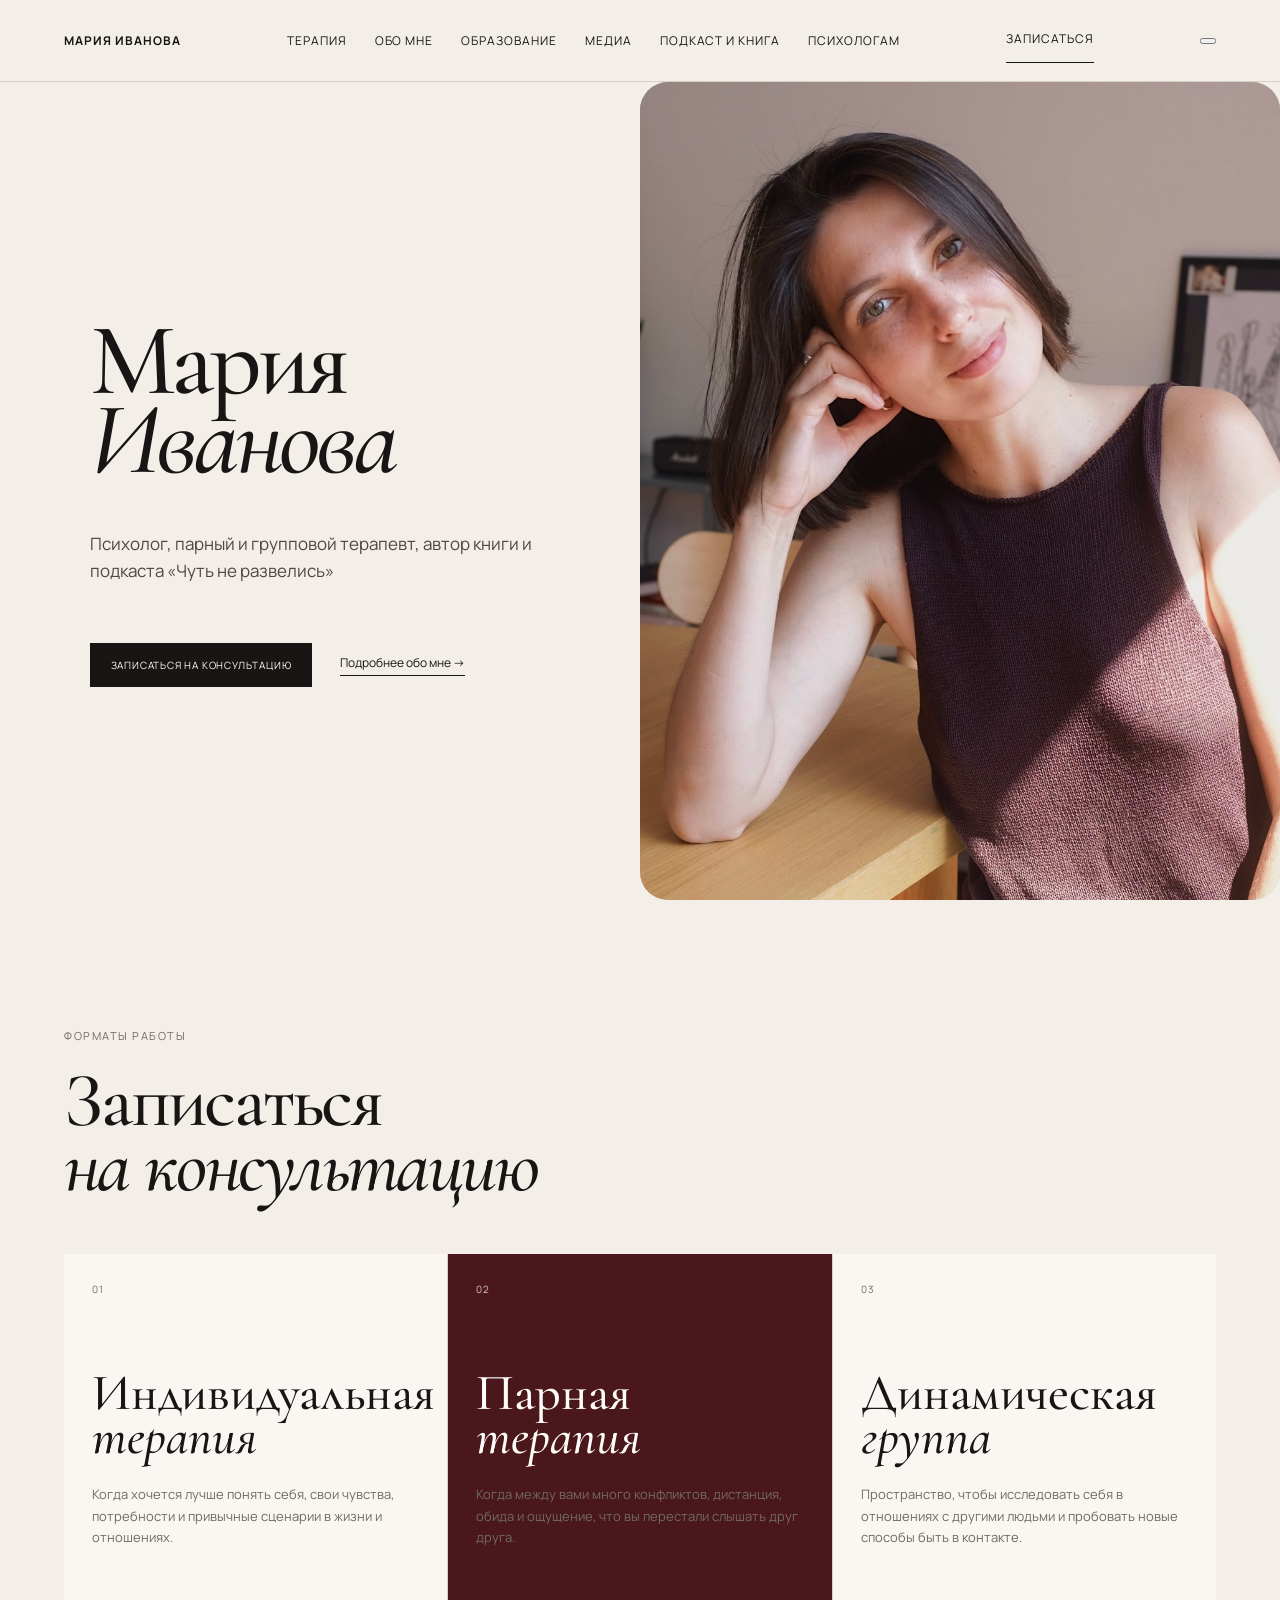
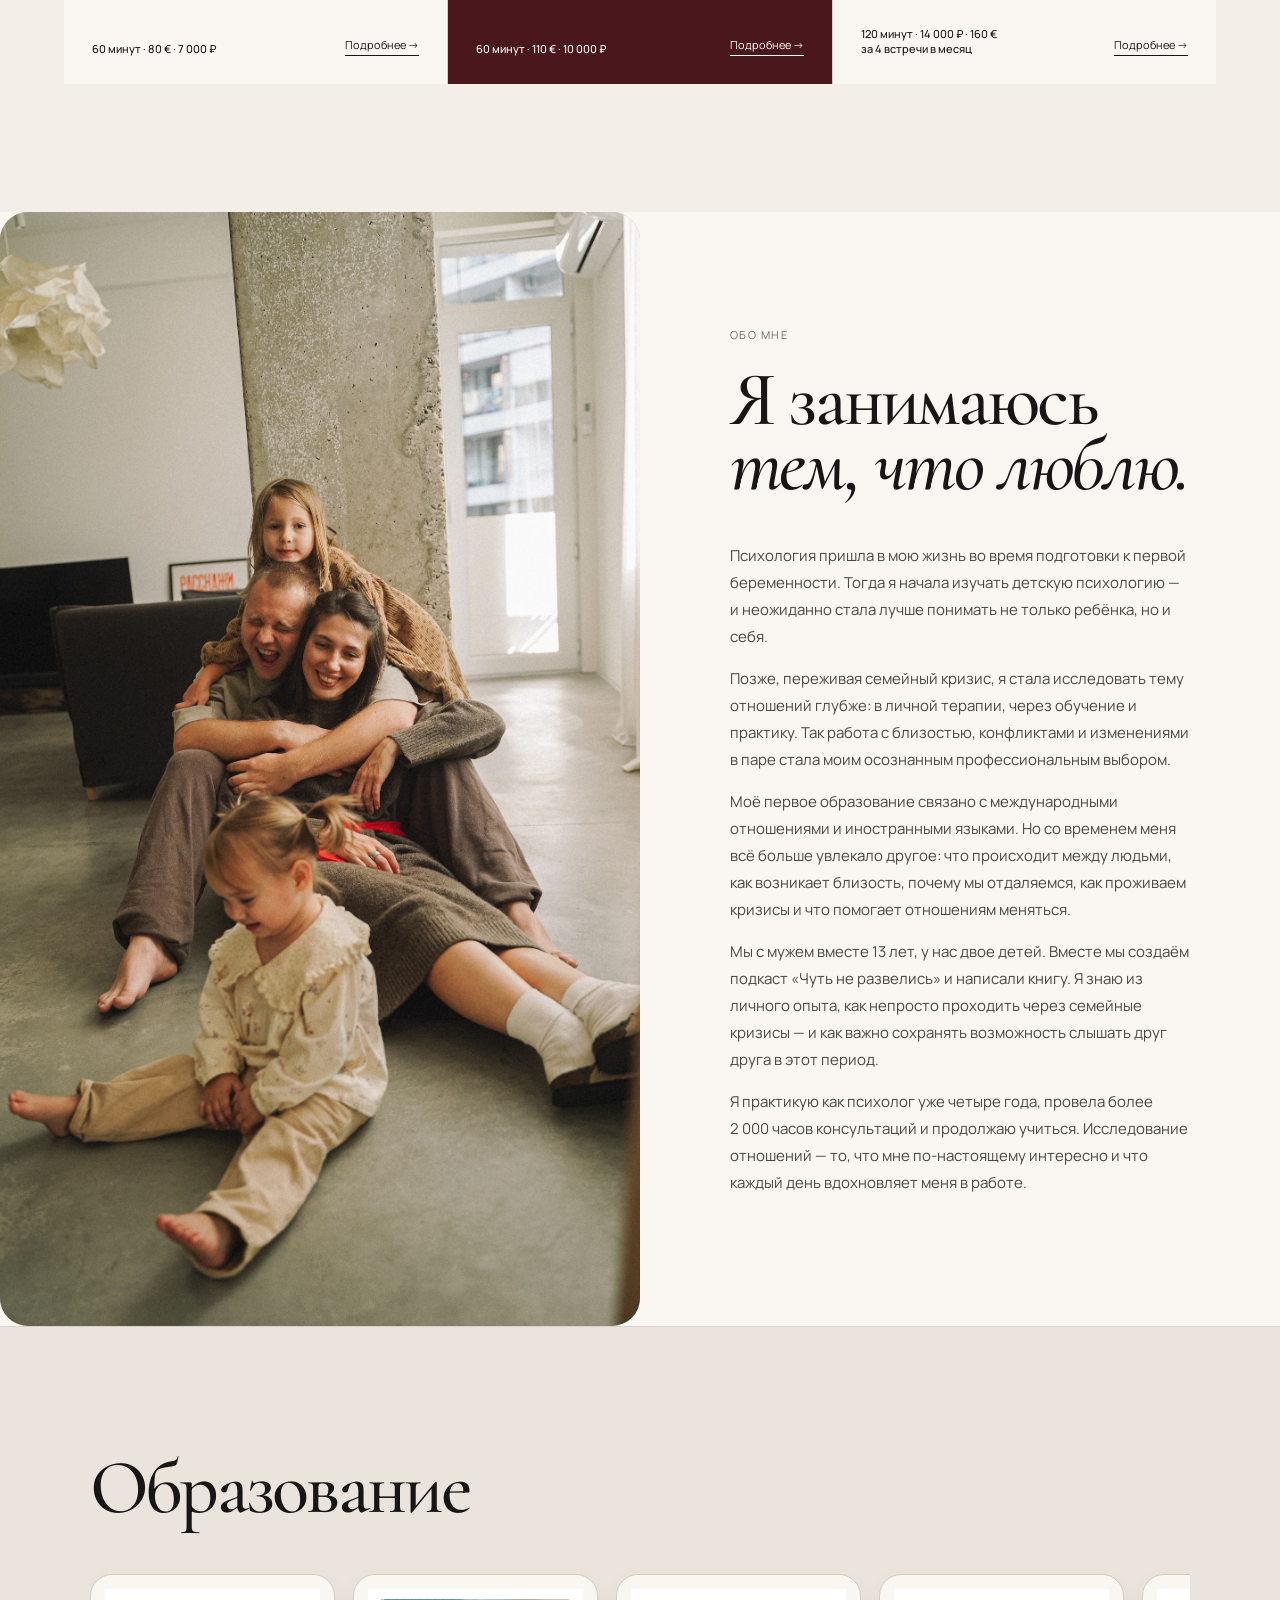
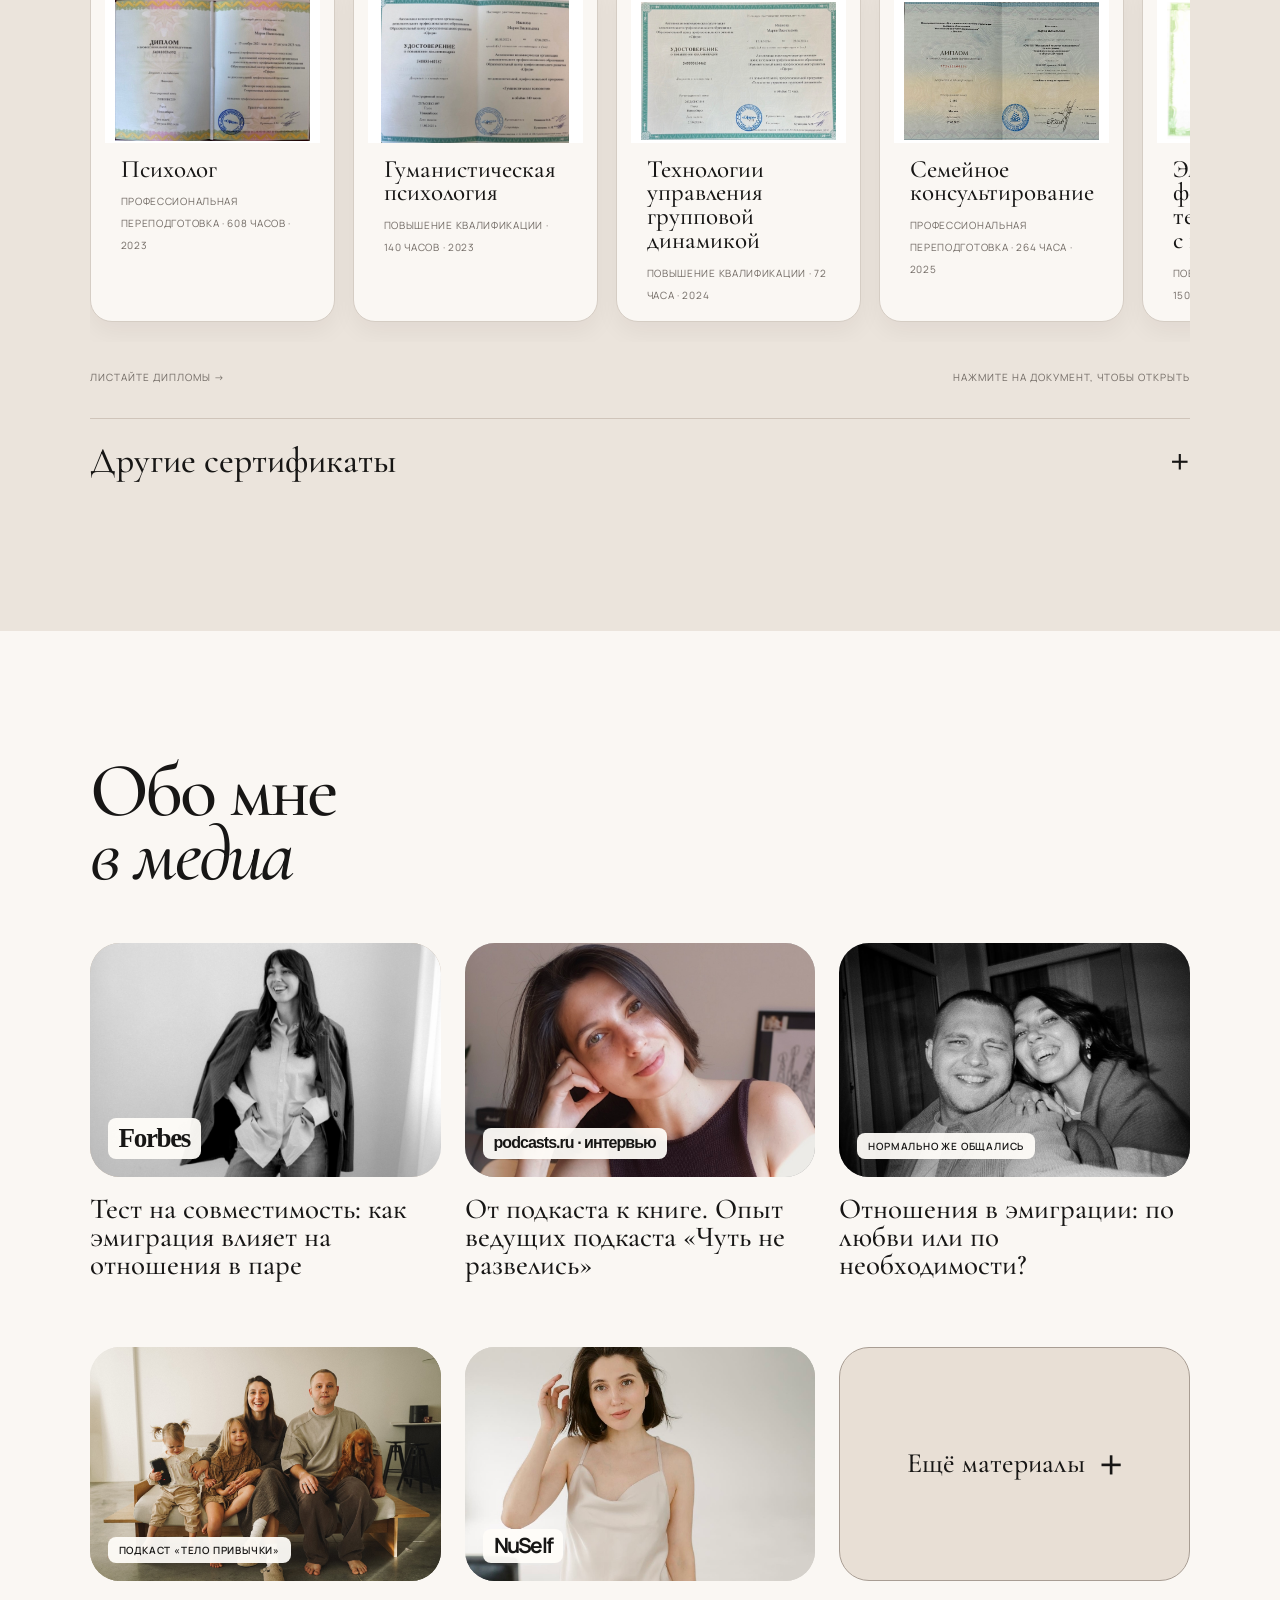
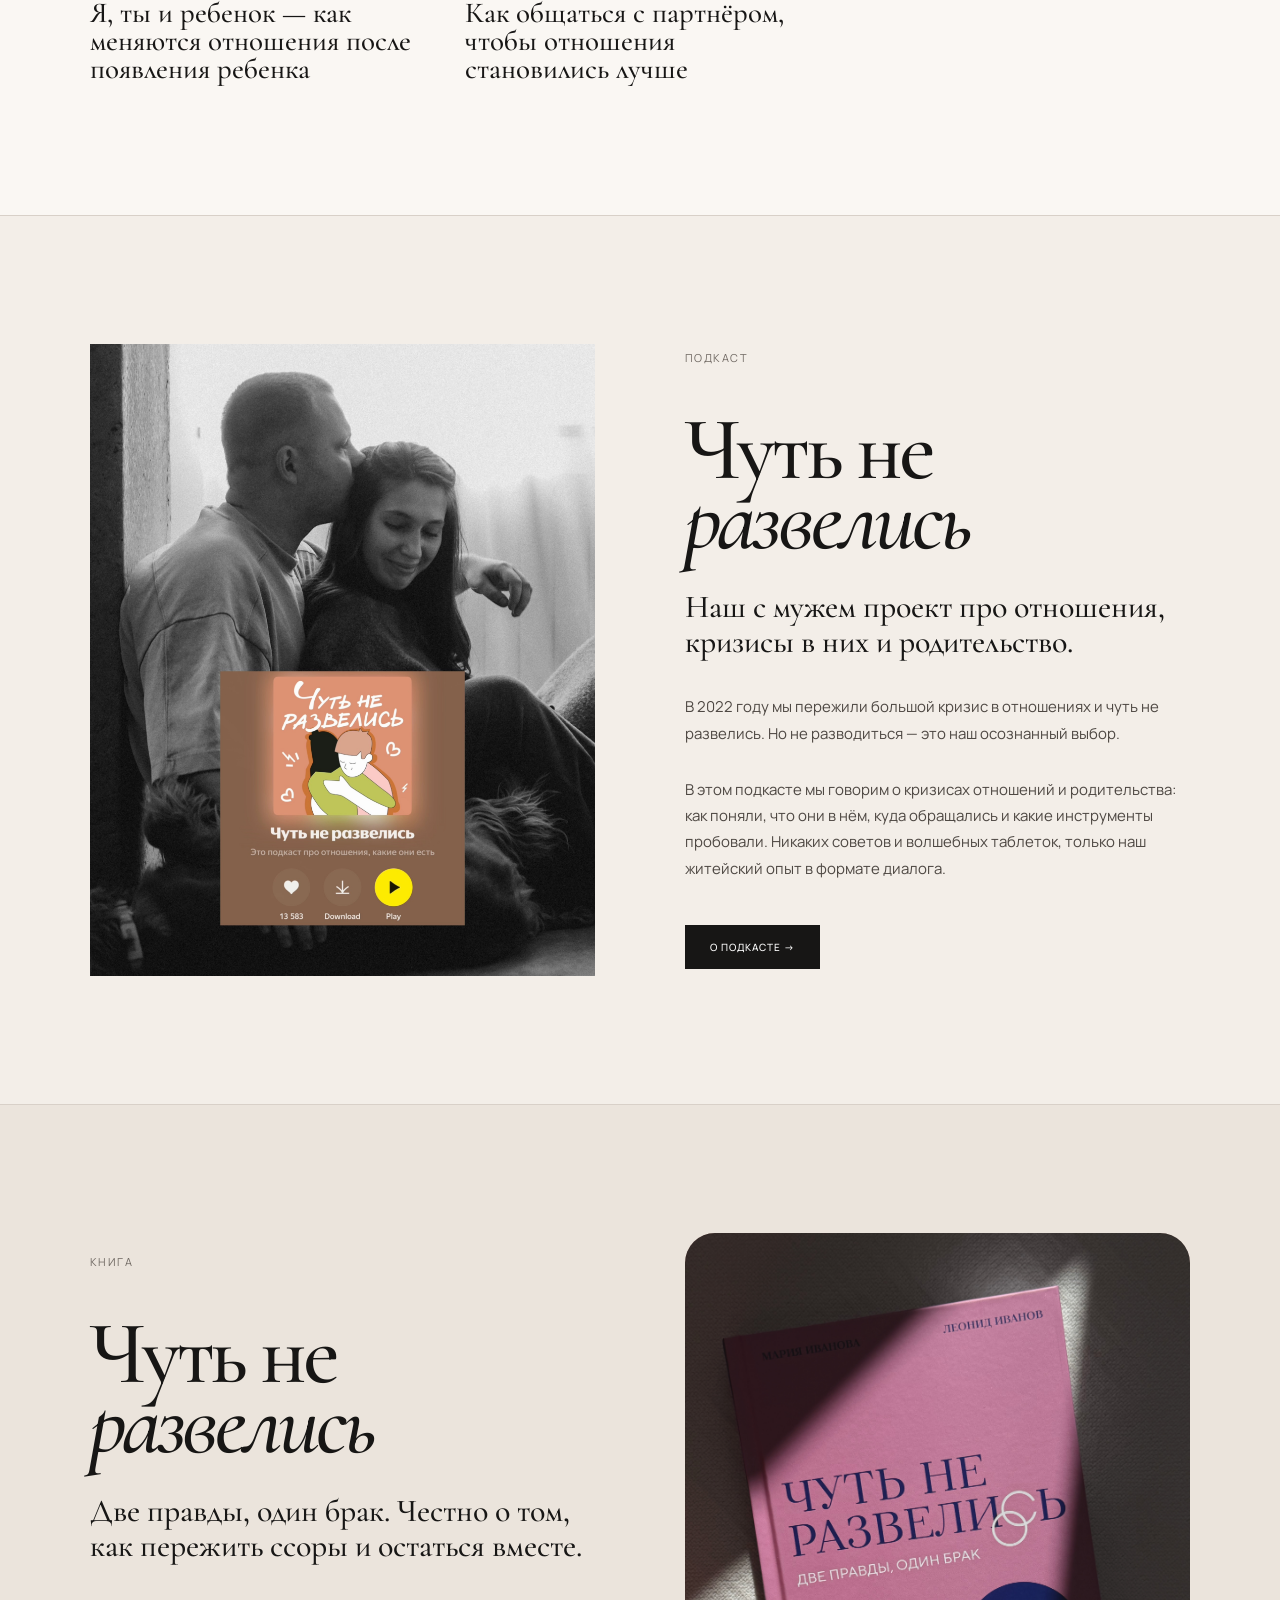
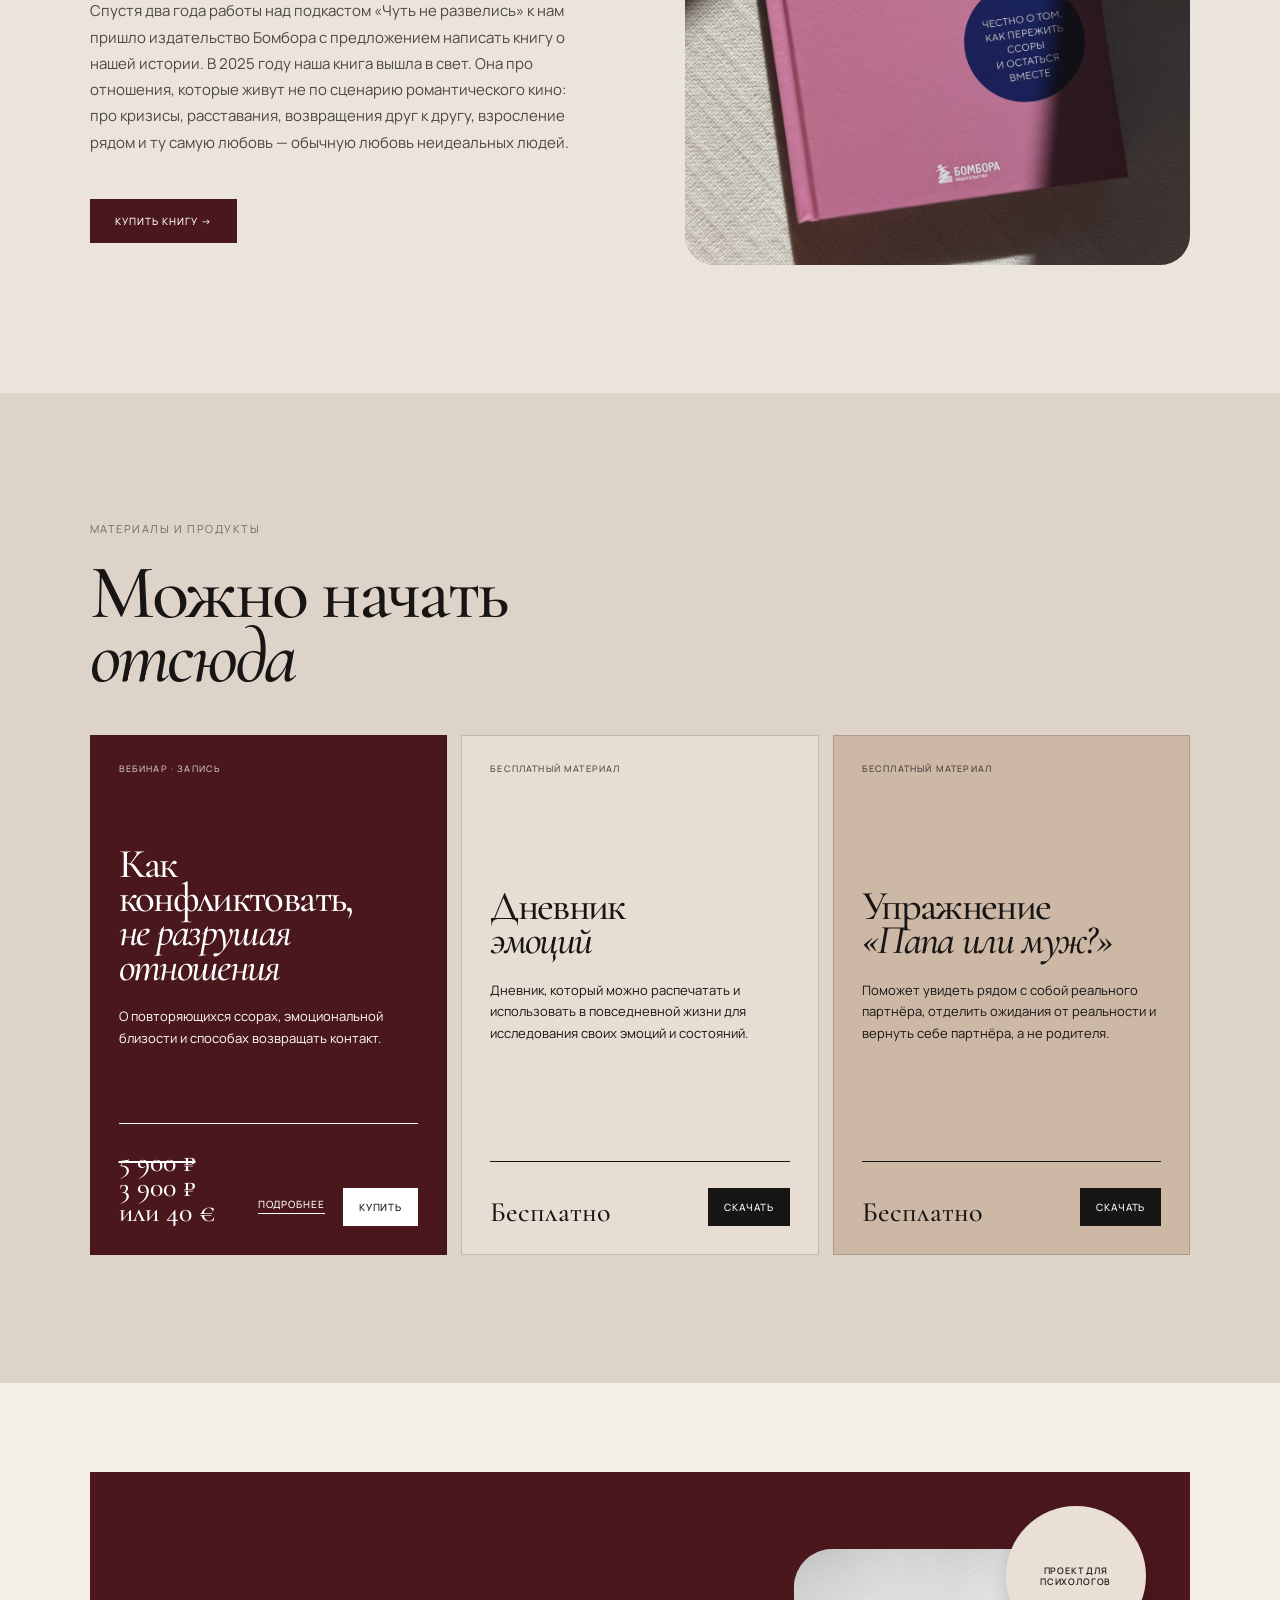
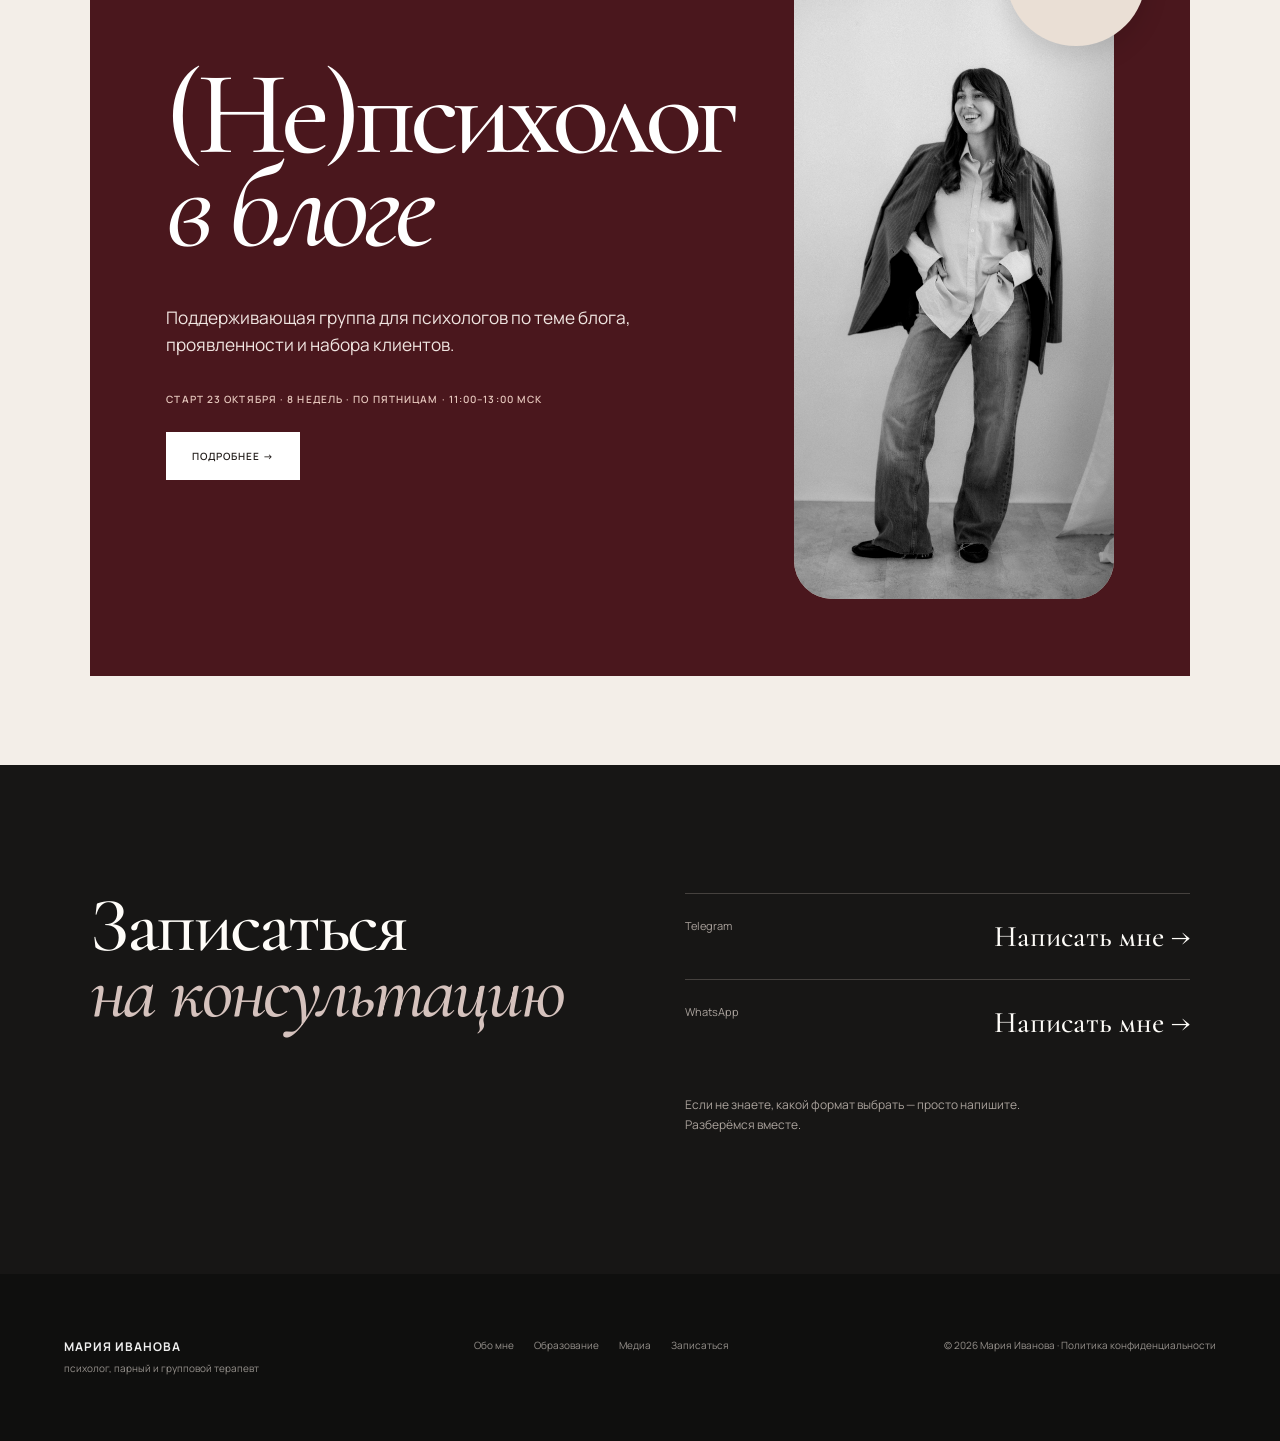
==== index.html @ c116e060 "Update therapy price and webinar content" ====
<!doctype html>
<html lang="ru">
<head>
<meta charset="utf-8">
<meta name="viewport" content="width=device-width,initial-scale=1">
<title>Мария Иванова — психолог</title>
<link rel="preconnect" href="https://fonts.googleapis.com">
<link rel="preconnect" href="https://fonts.gstatic.com" crossorigin>
<link href="https://fonts.googleapis.com/css2?family=Cormorant+Garamond:wght@400;500;600&family=Manrope:wght@400;500;600;700&display=swap" rel="stylesheet">
<link rel="stylesheet" href="materials.css">
<link rel="stylesheet" href="diplomas.css">
<link rel="stylesheet" href="site-polish.css">
<style>
:root{--cream:#f3eee8;--paper:#faf7f3;--ink:#171615;--muted:#716a64;--burgundy:#4a171d;--line:#d8d0c8;--white:#fffdf9}
*{box-sizing:border-box}html{scroll-behavior:smooth}body{margin:0;background:var(--cream);color:var(--ink);font-family:Manrope,Arial,sans-serif}a{color:inherit;text-decoration:none}.header{height:82px;padding:0 5vw;display:flex;align-items:center;justify-content:space-between;border-bottom:1px solid var(--line);font-size:12px;letter-spacing:.08em}.brand{font-weight:700}.header nav{display:flex;gap:28px}.header nav a{text-transform:uppercase}.header-cta{border-bottom:1px solid var(--ink);padding-bottom:4px;text-transform:uppercase}
.hero{min-height:calc(100vh - 82px);display:grid;grid-template-columns:1fr 1fr}.hero-copy{padding:10vw 7vw 8vw;display:flex;flex-direction:column;justify-content:center}.kicker{font-size:11px;letter-spacing:.14em;text-transform:uppercase;color:var(--muted);margin:0 0 25px}.hero h1{font-family:"Cormorant Garamond",serif;font-size:clamp(70px,8vw,128px);line-height:.78;font-weight:500;letter-spacing:-.04em;margin:0 0 34px}.hero h1 em,.section h2 em,.work-card h3 em,.project-section h2 em,.contact-section h2 em{font-style:italic}.lead{font-size:17px;line-height:1.55;max-width:520px;color:#4e4843}.actions{display:flex;align-items:center;gap:28px;margin-top:42px}.button{padding:15px 21px;text-transform:uppercase;letter-spacing:.08em;font-size:10px}.button-dark{background:var(--ink);color:var(--white)}.text-link{font-size:12px;border-bottom:1px solid var(--ink);padding-bottom:4px}.hero-photo{position:relative;min-height:620px;background:#c9b8ac;overflow:hidden}.hero-photo img{width:100%;height:100%;object-fit:cover;display:block;min-height:620px}.photo-caption{position:absolute;left:28px;bottom:28px;background:rgba(250,247,243,.9);padding:9px 12px;font-size:10px;line-height:1.4;display:none}
.statement{background:var(--ink);color:var(--white);padding:7vw 7vw;display:grid;grid-template-columns:1.2fr .8fr;gap:8vw;align-items:end}.statement-big{font-family:"Cormorant Garamond",serif;font-size:clamp(42px,5vw,72px);line-height:.92;letter-spacing:-.035em}.statement-big em{font-style:italic}.statement-small{font-size:14px;line-height:1.8;color:#c8c2bd;max-width:500px}
.section{padding:10vw 7vw}.section-top{display:flex;justify-content:space-between;gap:50px;align-items:flex-end;margin-bottom:55px}.section h2,.about-story h2,.media-section h2,.project-section h2,.contact-section h2{font-family:"Cormorant Garamond",serif;font-size:clamp(54px,6vw,92px);line-height:.85;font-weight:500;letter-spacing:-.035em;margin:0}.section-note{max-width:390px;font-size:13px;line-height:1.7;color:var(--muted);margin:0}.work-grid{display:grid;grid-template-columns:repeat(3,1fr);gap:1px;background:var(--line)}.work-card{background:var(--paper);min-height:430px;padding:28px;display:flex;flex-direction:column}.work-card-dark{background:var(--burgundy);color:var(--white)}.work-card-dark p,.work-card-dark .card-number{color:#d8c8c7}.card-number{font-size:10px;letter-spacing:.1em;color:var(--muted)}.work-card h3{font-family:"Cormorant Garamond",serif;font-size:51px;line-height:.87;font-weight:500;margin:75px 0 25px}.work-card p{font-size:13px;line-height:1.65;color:var(--muted);max-width:360px;margin:0}.card-bottom{margin-top:auto;display:flex;justify-content:space-between;gap:15px;align-items:end;font-size:11px}.card-bottom strong{font-weight:500}.card-bottom a{border-bottom:1px solid currentColor;padding-bottom:3px}
.about-photo-section{display:grid;grid-template-columns:1fr 1fr;background:var(--paper)}.about-image{min-height:620px;background:#c9b8ac}.about-image img{width:100%;height:100%;object-fit:cover;min-height:620px}.about-story{padding:9vw 7vw}.about-story h2{margin-bottom:45px}.about-story p:not(.kicker){font-size:15px;line-height:1.8;max-width:590px;color:#4d4742}.about-story .text-link{display:inline-block;margin-top:20px}
.education{padding:10vw 7vw;background:#ebe4dc;border-top:1px solid var(--line)}.education-top{display:flex;justify-content:space-between;align-items:end;gap:40px;margin-bottom:45px}.education h2{font-family:"Cormorant Garamond",serif;font-size:clamp(54px,6vw,90px);font-weight:500;line-height:.85;letter-spacing:-.035em;margin:0}.education-intro{font-size:13px;line-height:1.7;color:var(--muted);max-width:390px}.diploma-track{display:flex;gap:18px;overflow-x:auto;padding:8px 0 20px;scroll-snap-type:x mandatory;scrollbar-width:thin}.diploma-card{flex:0 0 clamp(220px,22vw,310px);scroll-snap-align:start;background:var(--paper);border:1px solid #d5cdc4;cursor:pointer;box-shadow:0 10px 25px rgba(30,25,20,.05)}.diploma-card img{width:100%;aspect-ratio:1/0.78;object-fit:cover;display:block}.diploma-meta{padding:15px 16px 17px}.diploma-meta strong{display:block;font-family:"Cormorant Garamond",serif;font-size:25px;font-weight:500;line-height:.95;margin-bottom:7px}.diploma-meta span{font-size:10px;line-height:1.5;color:var(--muted);text-transform:uppercase;letter-spacing:.07em}.diploma-arrow{display:flex;justify-content:space-between;align-items:center;margin-top:28px;font-size:10px;text-transform:uppercase;letter-spacing:.1em;color:var(--muted)}
.media-section,.project-section,.materials-section,.contact-section{padding:10vw 7vw}.media-section{background:var(--paper)}.media-list{border-top:1px solid var(--line)}.media-list a{display:grid;grid-template-columns:70px 1fr 1fr;gap:20px;padding:25px 0;border-bottom:1px solid var(--line);align-items:center}.media-list span,.media-list small{font-size:10px;color:var(--muted)}.media-list strong{font-family:"Cormorant Garamond",serif;font-size:34px;font-weight:500}.project-section{display:grid;grid-template-columns:1fr 1fr;gap:7vw}.project-copy p:not(.kicker){font-size:15px;line-height:1.75;max-width:500px;color:#4e4843}.project-actions{display:flex;gap:25px;margin-top:35px}.project-visual{background:var(--burgundy);color:var(--white);min-height:500px;display:flex;align-items:center;justify-content:center;position:relative}.podcast-badge{font-family:"Cormorant Garamond",serif;font-size:85px;line-height:.7;text-align:center;transform:rotate(-7deg)}.project-note{position:absolute;right:28px;bottom:25px;font-size:11px;line-height:1.4;color:#dbc9c9}.materials-section{background:#ddd3c9}.material-grid{display:grid;grid-template-columns:repeat(3,1fr);gap:1px;background:#c6bbb1;margin-top:55px}.material-grid article{background:var(--paper);padding:30px;min-height:270px}.material-grid span{font-size:9px;letter-spacing:.12em;color:var(--muted)}.material-grid h3{font-family:"Cormorant Garamond",serif;font-size:42px;line-height:.9;font-weight:500;margin:55px 0 15px}.material-grid p{font-size:12px;line-height:1.6;color:var(--muted)}.material-grid a{font-size:11px;border-bottom:1px solid var(--ink);padding-bottom:4px}.contact-section{background:var(--ink);color:var(--white);display:grid;grid-template-columns:1fr 1fr;gap:7vw}.contact-section .kicker{color:#a9a19b}.contact-section h2 em{color:#d5c2bd}.contact-options{display:flex;flex-direction:column;justify-content:end}.contact-options a{padding:24px 0;border-top:1px solid #45413e;display:flex;justify-content:space-between}.contact-options span{font-size:11px;color:#aaa29c}.contact-options strong{font-family:"Cormorant Garamond",serif;font-size:30px;font-weight:500}.contact-options p{font-size:12px;line-height:1.6;color:#aaa29c;max-width:380px;margin-top:30px}footer{padding:40px 7vw;display:flex;justify-content:space-between;gap:30px;flex-wrap:wrap;background:#0f0f0e;color:#eee}footer strong{display:block;font-size:12px;letter-spacing:.08em}footer span,footer a,footer small{font-size:10px;color:#96918c}footer div:nth-child(2){display:flex;gap:20px}
.modal{position:fixed;inset:0;background:rgba(10,9,8,.94);display:none;align-items:center;justify-content:center;z-index:20;padding:5vw}.modal.open{display:flex}.modal img{max-width:90vw;max-height:86vh;object-fit:contain;box-shadow:0 15px 60px rgba(0,0,0,.4)}.modal button{position:absolute;border:0;background:none;color:white;font-size:38px;cursor:pointer}.modal-close{right:28px;top:18px}.modal-prev{left:25px}.modal-next{right:25px}.modal-count{position:absolute;bottom:25px;color:#bbb;font-size:11px;letter-spacing:.1em}
@media(max-width:800px){.header{height:65px;padding:0 5vw}.header nav{display:none}.hero,.about-photo-section,.project-section,.contact-section,.statement{grid-template-columns:1fr}.hero-photo{min-height:75vh}.hero-photo img{min-height:75vh}.hero-copy{padding:18vw 7vw 14vw}.statement{gap:45px}.work-grid,.material-grid,.media-grid-v5{grid-template-columns:1fr}.work-card{min-height:350px}.work-card h3{margin-top:55px}.section-top,.education-top{display:block}.section-note,.education-intro{margin-top:25px}.media-list a{grid-template-columns:45px 1fr}.media-list small{display:none}.about-image{min-height:75vh}.about-image img{min-height:75vh}.project-visual{min-height:380px}.contact-section{gap:50px}.diploma-card{flex-basis:72vw}}

.project-detail{border-top:1px solid var(--ink)}
.project-layout{display:grid;grid-template-columns:1fr 1.2fr;gap:7vw;align-items:center}
.project-cover{min-height:520px;background:var(--cream);display:flex;align-items:center;justify-content:center;text-align:center;font:500 clamp(40px,5vw,75px)/.9 "Playfair Display",Georgia,serif}
.project-lead{font:400 30px/1.2 "Playfair Display",Georgia,serif}
.project-detail p{font-size:16px;line-height:1.55;max-width:650px}
.big-cta{display:inline-block;margin-top:28px;padding:16px 26px;border:1px solid var(--ink);font-size:14px}
.big-cta:hover{background:var(--ink);color:#fff}
.book-links{margin-top:50px;border-top:1px solid var(--ink);padding-top:22px;font-size:14px;line-height:1.8}
.more-media{margin-top:45px;border-top:1px solid var(--ink);padding-top:20px}
.more-media summary{cursor:pointer;font:400 30px "Playfair Display",Georgia,serif}
.media-more{margin-top:30px}
@media(max-width:800px){.project-layout{grid-template-columns:1fr}.project-cover{min-height:350px}.project-lead{font-size:25px}}

/* Дипломы: ручная бесконечная лента */
.diploma-track{overflow-x:auto!important;overflow-y:hidden!important;scrollbar-width:none!important;cursor:grab;user-select:none;-webkit-user-select:none;touch-action:pan-y}
.diploma-track::-webkit-scrollbar{display:none}
.diploma-track.is-dragging{cursor:grabbing;scroll-behavior:auto}
.diploma-track .diploma-card{flex:0 0 auto}

.media-section-v5{padding:10vw 7vw;background:var(--paper)}
.media-top-v5,.section-top-v5{display:flex;justify-content:space-between;align-items:end;gap:50px;margin-bottom:55px}
.media-section-v5 h2,.materials-section-v5 h2{font-family:"Cormorant Garamond",serif;font-size:clamp(58px,6vw,94px);line-height:.84;font-weight:500;letter-spacing:-.035em;margin:0}
.media-section-v5 h2 em,.materials-section-v5 h2 em,.project-section-v5 h2 em,.psych-card-v5 h2 em{font-style:italic}
.media-grid-v5{display:grid;grid-template-columns:repeat(3,minmax(0,1fr));gap:48px 24px;background:transparent}
.media-card-v5{background:transparent;padding:0;min-height:0;text-decoration:none;display:block}
.media-card-v5:hover h3{text-decoration:underline;text-decoration-thickness:1px;text-underline-offset:5px}
.media-photo-v5{height:220px;border-radius:30px;background:linear-gradient(135deg,#d7c8bb,#a99a8d);position:relative;overflow:hidden;display:flex;align-items:flex-end;padding:18px}
.media-photo-v5:before{content:"место для фотографии";position:absolute;inset:0;display:flex;align-items:center;justify-content:center;color:rgba(255,255,255,.65);font-size:10px;letter-spacing:.12em;text-transform:uppercase}
.media-photo-v5.has-photo{background-position:center 24%;background-size:cover}.media-photo-v5.has-photo:before{display:none}.media-photo-v5.holod-photo{background-image:url("assets/media/childhood-parents.jpg")!important;background-position:center 42%}
.media-photo-v5.cover-01{background-image:url("assets/media/cover-01.jpg")!important}.media-photo-v5.cover-02{background-image:url("assets/media/cover-02.jpg")!important}.media-photo-v5.cover-03{background-image:url("assets/media/cover-03.jpg")!important}.media-photo-v5.cover-04{background-image:url("assets/media/cover-04.jpg")!important}.media-photo-v5.cover-05{background-image:url("assets/media/cover-05.jpg")!important}.media-photo-v5.cover-06{background-image:url("assets/media/cover-06.jpg")!important}.media-photo-v5.cover-07{background-image:url("assets/media/cover-07.jpg")!important}.media-photo-v5.cover-08{background-image:url("assets/media/cover-08.jpg")!important}.media-photo-v5.cover-09{background-image:url("assets/media/cover-09.jpg")!important}
.media-section-v5>.media-grid-v5>.media-card-v5:nth-child(1) .media-photo-v5{background-image:url("assets/media/cover-01.jpg")!important}.media-section-v5>.media-grid-v5>.media-card-v5:nth-child(2) .media-photo-v5{background-image:url("assets/media/cover-02.jpg")!important}.media-section-v5>.media-grid-v5>.media-card-v5:nth-child(3) .media-photo-v5{background-image:url("assets/media/cover-03.jpg")!important}.media-section-v5>.media-grid-v5>.media-card-v5:nth-child(4) .media-photo-v5{background-image:url("assets/media/cover-04.jpg")!important}.media-more-content .media-card-v5:nth-child(1) .media-photo-v5{background-image:url("assets/media/cover-05.jpg")!important}.media-more-content .media-card-v5:nth-child(2) .media-photo-v5{background-image:url("assets/media/cover-06.jpg")!important}.media-more-content .media-card-v5:nth-child(3) .media-photo-v5{background-image:url("assets/media/cover-07.jpg")!important}.media-more-content .media-card-v5:nth-child(4) .media-photo-v5{background-image:url("assets/media/cover-08.jpg")!important}.media-more-content .media-card-v5:nth-child(5) .media-photo-v5{background-image:url("assets/media/cover-09.jpg")!important}.media-section-v5>.media-grid-v5>.media-card-v5 .media-photo-v5:before,.media-more-content .media-photo-v5:before{display:none}
.media-more-content .media-card-v5:nth-child(1) .media-photo-v5{background-image:url("assets/media/cover-06.jpg")!important}.media-more-content .media-card-v5:nth-child(2) .media-photo-v5{background-image:url("assets/media/cover-07.jpg")!important}.media-more-content .media-card-v5:nth-child(3) .media-photo-v5{background-image:url("assets/media/cover-08.jpg")!important}.media-more-content .media-card-v5:nth-child(4) .media-photo-v5{background-image:url("assets/media/cover-09.jpg")!important}
.media-more-content .media-card-v5:nth-child(4) .media-photo-v5{background-image:url("assets/media/what-to-read-with-children.jpg")!important;background-position:center 38%!important}
.media-section-v5>.media-grid-v5>.media-card-v5:nth-child(1) .media-photo-v5{background-position:center 40%}.media-section-v5>.media-grid-v5>.media-card-v5:nth-child(2) .media-photo-v5{background-position:center 40%}.media-section-v5>.media-grid-v5>.media-card-v5:nth-child(3) .media-photo-v5{background-position:center 40%}.media-section-v5>.media-grid-v5>.media-card-v5:nth-child(4) .media-photo-v5{background-position:center 40%}.media-more-content .media-card-v5 .media-photo-v5{background-position:center 40%}
.media-section-v5>.media-grid-v5>.media-card-v5:nth-child(4) .media-photo-v5{background-image:url("assets/media/you-me-child.jpg")!important;background-position:center 28%!important}
.media-section-v5>.media-grid-v5>.media-card-v5 .media-photo-v5,.media-more-content .media-card-v5 .media-photo-v5{background-size:cover!important;background-position:center top!important;background-repeat:no-repeat;background-color:#ded6cf}
.media-section-v5>.media-grid-v5>.media-card-v5:nth-child(1) .media-photo-v5{background-image:url("assets/media/cover-08.jpg")!important;background-position:center 12%!important}.media-section-v5>.media-grid-v5>.media-card-v5:nth-child(2) .media-photo-v5{background-image:url("assets/media/cover-05.jpg")!important;background-position:center 10%!important}.media-section-v5>.media-grid-v5>.media-card-v5:nth-child(3) .media-photo-v5{background-image:url("assets/media/cover-06.jpg")!important;background-position:center top!important}.media-section-v5>.media-grid-v5>.media-card-v5:nth-child(4) .media-photo-v5{background-position:center 28%!important}.media-section-v5>.media-grid-v5>.media-card-v5:nth-child(5) .media-photo-v5{background-size:contain!important;background-position:center!important;background-repeat:no-repeat}.media-more-content .media-card-v5:nth-child(4) .media-photo-v5{background-size:contain!important;background-position:center!important;background-repeat:no-repeat}
.media-section-v5>.media-grid-v5>.media-card-v5:nth-child(1) .media-photo-v5{background-size:100% 100%!important;background-position:center!important;background-repeat:no-repeat}
.media-section-v5>.media-grid-v5>.media-card-v5:nth-child(1) .media-photo-v5{background-image:url("assets/media/cover-01.jpg")!important;background-size:100% 100%!important}.media-section-v5>.media-grid-v5>.media-card-v5:nth-child(2) .media-photo-v5{background-image:url("assets/media/cover-02.jpg")!important;background-size:100% 100%!important}.media-section-v5>.media-grid-v5>.media-card-v5:nth-child(3) .media-photo-v5{background-image:url("assets/media/cover-03.jpg")!important;background-size:100% 100%!important}.media-section-v5>.media-grid-v5>.media-card-v5:nth-child(5) .media-photo-v5{background-size:cover!important;background-position:center 38%!important;background-repeat:no-repeat}
.media-photo-v5{height:auto!important;aspect-ratio:3/2!important;padding:0!important;display:block!important;overflow:hidden;background:none!important}.media-photo-v5:before{display:none!important}.media-photo-v5>img{position:absolute!important;inset:0!important;display:block;width:100%;height:100%!important;object-fit:cover!important;object-position:center!important}.media-logo-v5{position:absolute!important;left:18px;bottom:18px;z-index:2}.media-card-v5 h3{min-height:88px}
.media-logo-v5{position:relative;z-index:1;display:inline-flex;align-items:center;background:rgba(255,253,249,.94);border-radius:8px;padding:8px 11px;color:#171615;font:700 18px/.9 Georgia,serif;letter-spacing:-.05em}
.media-logo-v5.podcast{font:600 10px/1 Manrope,sans-serif;letter-spacing:.08em;text-transform:uppercase}.media-logo-v5.podcastsru{font:700 16px/.9 Arial,sans-serif;letter-spacing:-.06em;text-transform:none}.media-logo-v5.yandex-books{gap:6px;font:700 16px/.9 Arial,sans-serif;letter-spacing:-.06em;text-transform:none}.yandex-books-icon{position:relative;width:23px;height:21px;background:#202020;clip-path:polygon(0 0,28% 20%,50% 0,72% 20%,100% 0,100% 100%,0 100%)}.yandex-books-icon:before,.yandex-books-icon:after{content:"";position:absolute;top:11px;width:7px;height:4px;border-radius:0 0 8px 8px;background:#fff}.yandex-books-icon:before{left:3px}.yandex-books-icon:after{right:3px}.media-logo-v5.holod{font:700 17px/1 Manrope,sans-serif;letter-spacing:.03em;text-transform:uppercase}.media-logo-v5.forbes{font-size:27px}.media-photo-v5.tone-2{background:linear-gradient(135deg,#4d1a22,#8e5557)}.media-photo-v5.tone-3{background:linear-gradient(135deg,#242322,#7e786f)}.media-photo-v5.tone-4{background:linear-gradient(135deg,#9c887a,#e5d6c8)}.media-photo-v5.tone-5{background:linear-gradient(135deg,#64706c,#c3b7a9)}.media-photo-v5.tone-6{background:linear-gradient(135deg,#847b75,#d9cdc3)}
.media-card-v5 h3{font:500 29px/.98 "Cormorant Garamond",serif;margin:18px 0 0}
.media-more-toggle{height:auto;aspect-ratio:3/2;border:1px solid #a89d93;border-radius:30px;background:#e8dfd5}.media-more-toggle summary{height:100%;list-style:none;cursor:pointer;display:flex;align-items:center;justify-content:center;gap:14px;font:500 28px/.98 "Cormorant Garamond",serif}.media-more-toggle summary::-webkit-details-marker{display:none}.media-more-toggle summary span:last-child{font:400 42px/1 Manrope,sans-serif}.media-more-replacement{display:none}.media-more-toggle[open]{height:auto;border:0;border-radius:0;background:transparent}.media-more-toggle[open] summary{display:none}.media-more-toggle[open] .media-more-replacement{display:block}.media-more-content{display:none;padding-top:48px;margin-top:48px}.media-more-toggle[open] + .media-more-content{display:block}.media-more-content .media-grid-v5{margin:0}
.project-section-v5{padding:10vw 7vw;display:grid;grid-template-columns:1fr 1fr;gap:7vw;border-top:1px solid var(--line)}
.project-copy-v5{display:flex;flex-direction:column;justify-content:center}.project-copy-v5 h2{font-family:"Cormorant Garamond",serif;font-size:clamp(62px,7vw,105px);line-height:.78;font-weight:500;letter-spacing:-.045em;margin:25px 0 35px}.project-copy-v5 p:not(.kicker){font:15px/1.75 Manrope,sans-serif;max-width:560px;color:#4e4843}.project-lead-v5{font:500 32px/1.08 "Cormorant Garamond",serif!important;color:var(--ink)!important;margin:0 0 20px!important}
.project-visual-v5{min-height:620px;display:flex;align-items:center;justify-content:center;text-align:center;font:500 clamp(64px,7vw,112px)/.75 "Cormorant Garamond",serif;letter-spacing:-.04em}.project-visual-v5 em{font-style:italic}.project-visual-v5.project-photo{overflow:hidden;background:#d7b9b0}.project-visual-v5.project-photo img{display:block;width:100%;height:100%;min-height:620px;object-fit:cover}.podcast-visual img{object-position:center 34%}.book-visual{border-radius:30px}.book-visual img{object-position:center center}.podcast-visual{background:#4a171d;color:#fff}.book-v5{background:#ebe4dc}.book-visual{background:#d7b9b0;color:#171615}.big-button-v5{display:inline-flex;width:max-content;margin-top:28px;padding:17px 25px;background:#171615;color:#fff;font:500 10px/1 Manrope,sans-serif;letter-spacing:.1em;text-transform:uppercase;text-decoration:none}.book-v5 .big-button-v5{background:#4a171d}
.materials-section-v5{padding:10vw 7vw;background:#ddd3c9}.material-list-v5{border-top:1px solid #171615}.material-row-v5{display:grid;grid-template-columns:55px 1.25fr 1.7fr 145px;gap:28px;align-items:center;border-bottom:1px solid #171615;padding:28px 0}.material-row-v5>span{font:10px/1 Manrope,sans-serif;color:var(--muted)}.material-row-v5 h3{font:500 34px/.9 "Cormorant Garamond",serif;margin:0}.material-row-v5 p{font:12px/1.55 Manrope,sans-serif;color:#5d554f;margin:0}.material-row-v5 a{font:500 10px/1 Manrope,sans-serif;letter-spacing:.09em;text-transform:uppercase;text-align:right}
.for-psychologists-v5{padding:7vw;background:var(--cream);display:block;visibility:visible;opacity:1}.psych-card-v5{position:relative;overflow:hidden;background:#4a171d;color:#fff;padding:45px 5vw 35px;min-height:650px}.eyebrow-v5{font:500 9px/1 Manrope,sans-serif;letter-spacing:.13em;text-transform:uppercase;color:#d9c8c6}.psych-card-v5 h2{font:500 clamp(78px,10vw,155px)/.74 "Cormorant Garamond",serif;letter-spacing:-.055em;margin:90px 0 45px}.psych-card-v5>p{font:15px/1.6 Manrope,sans-serif;max-width:650px;color:#eadfdb}.psych-grid-v5{display:grid;grid-template-columns:repeat(3,1fr);gap:22px;margin-top:62px}.psych-grid-v5 div{border-top:1px solid #765257;padding-top:14px;font:12px/1.5 Manrope,sans-serif}.psych-sticker-v5{position:absolute;right:5vw;top:38px;width:125px;height:125px;border-radius:50%;background:#e7d9cb;color:#171615;display:flex;align-items:center;justify-content:center;text-align:center;font:500 9px/1.3 Manrope,sans-serif;text-transform:uppercase}.psych-footer-v5{display:flex;justify-content:space-between;align-items:center;border-top:1px solid #765257;margin-top:55px;padding-top:18px;font:10px/1.4 Manrope,sans-serif}.psych-footer-v5 a{text-decoration:underline;text-transform:uppercase;letter-spacing:.08em;color:#fff}
.psych-card-v5{display:grid;grid-template-columns:minmax(0,1.55fr) minmax(320px,.8fr);gap:clamp(38px,6vw,110px);align-items:center;min-height:650px;padding:clamp(48px,6vw,104px);border-radius:0}.psych-home-copy{align-self:center}.psych-card-v5 h2{margin:0 0 clamp(36px,4vw,62px);font-size:clamp(74px,9.3vw,142px);line-height:.78;color:#fff}.psych-home-copy>p{max-width:610px;margin:0 0 34px;font:400 clamp(17px,1.35vw,22px)/1.55 Manrope,sans-serif;color:#f0e5e1}.psych-home-meta{display:block;margin-bottom:25px;font:600 10px/1.45 Manrope,sans-serif;letter-spacing:.11em;text-transform:uppercase;color:#e5c6bc}.psych-home-button{display:inline-flex;padding:19px 26px;background:#fff;color:#241f1d;font:600 10px/1 Manrope,sans-serif;letter-spacing:.1em;text-decoration:none;text-transform:uppercase;transition:transform .2s ease,background .2s ease}.psych-home-button:hover{transform:translateY(-3px);background:#ead8d1}.psych-home-visual{position:relative;justify-self:end;width:min(100%,510px);height:min(72vw,650px);min-height:510px;overflow:hidden;border-radius:clamp(26px,3vw,48px);background:#c9b8b1}.psych-home-visual img{display:block;width:100%;height:100%;object-fit:cover;object-position:center top}.psych-home-note{position:absolute;left:clamp(20px,3vw,40px);right:clamp(20px,3vw,40px);bottom:clamp(20px,3vw,40px);display:grid;gap:4px;padding:22px 25px;border-radius:14px;background:rgba(255,255,255,.93);color:#231f20;box-shadow:0 12px 35px rgba(0,0,0,.14)}.psych-home-note span,.psych-home-note small{font:600 9px/1.3 Manrope,sans-serif;letter-spacing:.1em;text-transform:uppercase}.psych-home-note strong{font:500 clamp(30px,3.2vw,48px)/.9 "Cormorant Garamond",Georgia,serif;letter-spacing:-.03em}
.psych-home-note{display:none}.psych-card-v5::after{content:"проект для\A психологов";position:absolute;top:34px;right:clamp(28px,3.5vw,72px);z-index:2;display:flex;width:112px;height:112px;padding:14px;align-items:center;justify-content:center;border-radius:50%;background:#eadfd5;color:#241f1d;font:600 9px/1.25 Manrope,sans-serif;letter-spacing:.09em;text-align:center;text-transform:uppercase;white-space:pre-line;box-shadow:0 10px 24px rgba(0,0,0,.12)}
@media(max-width:800px){.media-top-v5,.section-top-v5{display:block}.media-top-v5 .section-note,.section-top-v5 .section-note{margin-top:25px}.media-grid-v5{grid-template-columns:1fr}.project-section-v5{display:block}.project-visual-v5{min-height:420px;margin-bottom:45px}.project-visual-v5.project-photo img{min-height:420px}.material-row-v5{grid-template-columns:35px 1fr}.material-row-v5 p,.material-row-v5 a{grid-column:2}.material-row-v5 a{text-align:left}.psych-card-v5{grid-template-columns:1fr;gap:46px;min-height:0;padding:48px 7vw}.psych-card-v5 h2{font-size:clamp(68px,18vw,110px);margin:0 0 34px}.psych-home-visual{justify-self:stretch;width:100%;min-height:480px;height:120vw;max-height:620px;border-radius:28px}.psych-home-copy>p{font-size:17px}.psych-grid-v5{grid-template-columns:1fr}.psych-sticker-v5{width:90px;height:90px;right:25px;top:25px}}
</style>

<style>
.media-grid-v2{display:grid;grid-template-columns:1.35fr 1fr 1fr;gap:1px;background:var(--line)}.media-grid-v2>a{background:var(--paper);padding:22px;display:block}.media-feature{grid-row:span 2}.media-cover{height:220px;background:#d9d0c8;display:flex;flex-direction:column;align-items:center;justify-content:center;font-family:"Cormorant Garamond",serif;font-size:34px;line-height:.9;text-align:center;margin-bottom:18px}.media-cover-dark{background:var(--ink);color:var(--white)}.media-cover-burgundy{background:var(--burgundy);color:var(--white)}.media-cover-light{background:#e8ded5}.media-cover strong{font-family:Manrope,sans-serif;font-size:10px;letter-spacing:.12em;margin-top:10px}.media-card-v2 small,.media-feature small{font-size:9px;letter-spacing:.12em;color:var(--muted)}.media-card-v2 h3,.media-feature h3{font-family:"Cormorant Garamond",serif;font-size:29px;line-height:.95;font-weight:500;margin:10px 0}.project-detail{padding:10vw 7vw;display:grid;grid-template-columns:1fr 1fr;gap:7vw;align-items:center}.podcast-project{background:var(--paper)}.project-detail-visual,.book-visual{min-height:560px;background:var(--burgundy);color:var(--white);display:flex;align-items:center;justify-content:center}.book-visual{background:#d9c6b8}.book-placeholder{font-family:"Cormorant Garamond",serif;font-size:70px;line-height:.8;text-align:center;transform:rotate(-4deg)}.project-detail-copy h2{font-family:"Cormorant Garamond",serif;font-size:clamp(58px,7vw,100px);line-height:.85;font-weight:500;margin:0 0 30px}.project-detail-copy>p:not(.kicker){font-size:15px;line-height:1.75;max-width:550px;color:#4e4843}.project-press,.book-links{display:flex;gap:16px;flex-wrap:wrap;margin-top:40px;padding-top:22px;border-top:1px solid var(--line);font-size:11px}.project-press span,.book-links strong{width:100%;font-size:9px;letter-spacing:.12em;color:var(--muted)}.book-links strong:not(:first-child){margin-top:10px}.book-links a,.project-press a{text-decoration:underline}.material-grid-two{grid-template-columns:1.5fr 1fr}.material-feature{min-height:320px}.material-bottom{margin-top:35px;display:flex;justify-content:space-between;align-items:end;font-size:12px}.material-bottom a{border-bottom:1px solid var(--ink);padding-bottom:4px}.for-psychologists{padding-top:0}
@media(max-width:800px){.media-grid-v2,.material-grid-two{grid-template-columns:1fr}.media-feature{grid-row:auto}.project-detail{grid-template-columns:1fr}.project-detail-visual,.book-visual{min-height:380px}.material-bottom{display:block}.material-bottom a{display:inline-block;margin-top:15px}}
.home-hero-image{object-position:center 42%}.home-about-image{object-position:center 56%}
</style>
  <link rel="stylesheet" href="mobile-release.css">
<style id="mobile-final-fixes">
@media (max-width: 767px) {
  html, body { width: 100%; max-width: 100%; overflow-x: hidden; }
  body * { box-sizing: border-box; }
  main, section, header, footer, .container, [class*="container"], [class*="inner"], [class*="content"] { max-width: 100%; }
  header { margin-bottom: 0 !important; }
  header + main, header + section, main > :first-child { margin-top: 0 !important; padding-top: 28px !important; }
  img { max-width: 100%; }
  [class*="diplom"], [class*="certificate"] { touch-action: pan-x; }
  [class*="diplom"] > *, [class*="certificate"] > * { scroll-snap-align: start; }
  [class*="book"] a[class*="btn"], [class*="book"] .button, [class*="book"] a[href*="book"] { margin-bottom: 18px !important; }
  [class*="psycholog"] [class*="sticker"], [class*="psycholog"] [class*="badge"] { top: auto !important; bottom: 20px !important; left: auto !important; right: 18px !important; transform: none !important; z-index: 3; }
}
</style>
</head>
<body>
<header class="header"><a class="brand" href="index.html">МАРИЯ ИВАНОВА</a><nav><a href="#work">Терапия</a><a href="#about">Обо мне</a><a href="#education">Образование</a><a href="#media">Медиа</a><a href="#podcast">Подкаст и книга</a><a href="#psychologists">ПСИХОЛОГАМ</a></nav><a class="header-cta" href="#work">Записаться</a></header>
<main>
<section class="hero"><div class="hero-copy"><h1>Мария<br><em>Иванова</em></h1><p class="lead">Психолог, парный и групповой терапевт, автор книги и подкаста «Чуть не развелись»</p><div class="actions"><a class="button button-dark" href="#work">Записаться на консультацию</a><a class="text-link" href="#about">Подробнее обо мне →</a></div></div><div class="hero-photo"><img class="home-hero-image" src="assets/home/maria-hero.jpg" alt="Мария Иванова"></div></section>
<section id="work" class="section"><div class="section-top"><div><p class="kicker">ФОРМАТЫ РАБОТЫ</p><h2>Записаться<br><em>на консультацию</em></h2></div></div><div class="work-grid"><article class="work-card"><div class="card-number">01</div><h3>Индивидуальная<br><em>терапия</em></h3><p>Когда хочется лучше понять себя, свои чувства, потребности и привычные сценарии в жизни и отношениях.</p><div class="card-bottom"><strong>60 минут · 80 € · 7 000 ₽</strong><a href="individual.html">Подробнее →</a></div></article><article class="work-card work-card-dark"><div class="card-number">02</div><h3>Парная<br><em>терапия</em></h3><p>Когда между вами много конфликтов, дистанция, обида и ощущение, что вы перестали слышать друг друга.</p><div class="card-bottom"><strong>60 минут · 110 € · 10 000 ₽</strong><a href="couples.html">Подробнее →</a></div></article><article class="work-card"><div class="card-number">03</div><h3>Динамическая<br><em>группа</em></h3><p>Пространство, чтобы исследовать себя в отношениях с другими людьми и пробовать новые способы быть в контакте.</p><div class="card-bottom"><strong>120 минут · 14 000 ₽ · 160 €<br>за 4 встречи в месяц</strong><a href="group.html">Подробнее →</a></div></article></div></section>
<section id="about" class="about-photo-section"><div class="about-image"><img class="home-about-image" src="assets/home/maria-about.jpg" alt="Мария Иванова"></div><div class="about-story"><p class="kicker">ОБО МНЕ</p><h2>Я занимаюсь<br><em>тем, что люблю.</em></h2><p>Психология пришла в мою жизнь во время подготовки к первой беременности. Тогда я начала изучать детскую психологию — и неожиданно стала лучше понимать не только ребёнка, но и себя.</p><p>Позже, переживая семейный кризис, я стала исследовать тему отношений глубже: в личной терапии, через обучение и практику. Так работа с близостью, конфликтами и изменениями в паре стала моим осознанным профессиональным выбором.</p><p>Моё первое образование связано с международными отношениями и иностранными языками. Но со временем меня всё больше увлекало другое: что происходит между людьми, как возникает близость, почему мы отдаляемся, как проживаем кризисы и что помогает отношениям меняться.</p><p>Мы с мужем вместе 13 лет, у нас двое детей. Вместе мы создаём подкаст «Чуть не развелись» и написали книгу. Я знаю из личного опыта, как непросто проходить через семейные кризисы — и как важно сохранять возможность слышать друг друга в этот период.</p><p>Я практикую как психолог уже четыре года, провела более 2&nbsp;000 часов консультаций и продолжаю учиться. Исследование отношений — то, что мне по-настоящему интересно и что каждый день вдохновляет меня в работе.</p></div></section>
<section id="education" class="education"><div class="education-top"><div><h2>Образование</h2></div></div><div class="diploma-track" id="diplomaTrack"></div><div class="diploma-arrow"><span>Листайте дипломы →</span><span>Нажмите на документ, чтобы открыть</span></div><details class="diploma-more"><summary><span>Другие сертификаты</span><span aria-hidden="true">+</span></summary><div class="diploma-track" id="otherDiplomaTrack"></div></details></section>

<section id="media" class="media-section-v5">
  <div class="media-top-v5">
    <div><h2>Обо мне<br><em>в медиа</em></h2></div>
  </div>
  <div class="media-grid-v5">
    <a class="media-card-v5" href="https://www.forbes.ru/forbeslife/528953-test-na-sovmestimost-kak-emigracia-vliaet-na-otnosenia-v-pare" target="_blank" rel="noreferrer"><div class="media-photo-v5 tone-3"><span class="media-logo-v5 forbes">Forbes</span></div><h3>Тест на совместимость: как эмиграция влияет на отношения в паре</h3></a>
    <a class="media-card-v5" href="https://podcasts.ru/ot-podkasta-k-knige-opyt-vedushhih-podkasta-chut-ne-razvelis/" target="_blank" rel="noreferrer"><div class="media-photo-v5 tone-4"><span class="media-logo-v5 podcastsru">podcasts.ru · интервью</span></div><h3>От подкаста к книге. Опыт ведущих подкаста «Чуть не развелись»</h3></a>
    <a class="media-card-v5" href="https://normtalking.mave.digital/ep-218" target="_blank" rel="noreferrer"><div class="media-photo-v5 tone-6"><span class="media-logo-v5 podcast">Нормально же общались</span></div><h3>Отношения в эмиграции: по любви или по необходимости?</h3></a>
    <a class="media-card-v5" href="https://podcast.ru/e/77bTh-qVxIk" target="_blank" rel="noreferrer"><div class="media-photo-v5 tone-5"><span class="media-logo-v5 podcast">Подкаст «Тело привычки»</span></div><h3>Я, ты и ребенок — как меняются отношения после появления ребенка</h3></a>
    <a class="media-card-v5" href="https://nuself.ru/articles/uznali_u_psixologa_marii_ivanovoi_1085/?fbclid=PAZnRzaAUHb5pwZG9mAmZkaWQWUNwPYf603eAGEshKDOueTkUJEYBUwWV4dG4DYWVtAjExAHNydGMGYXBwX2lkDzEyNDAyNDU3NDI4NzQxNAABpyxrU8z_zf59rvoVsS2VfuYhfSy7gq7LU1wq9SzUZwn8d7YgKKt6hgWN1rZd_aem_X2F5bYX5oWJx34raALuwjQ" target="_blank" rel="noreferrer"><div class="media-photo-v5 has-photo nuself-photo"><span class="media-logo-v5 nuself">NuSelf</span></div><h3>Как общаться с партнёром, чтобы отношения становились лучше</h3></a>
    <details class="media-more-toggle"><summary><span>Ещё материалы</span><span>+</span></summary><a class="media-card-v5 media-more-replacement" href="https://music.yandex.com/album/25106432/track/118889149?utm_medium=copy_link" target="_blank" rel="noreferrer"><div class="media-photo-v5 has-photo cover-05"><span class="media-logo-v5 podcast">Подкаст «Начало»</span></div><h3>Как быть смелым, чтобы идти за интересом</h3></a></details>
  </div>
  <div class="media-more-content"><div class="media-grid-v5">
      <a class="media-card-v5" href="https://music.yandex.com/album/26991702/track/120376370?utm_medium=copy_link" target="_blank" rel="noreferrer"><div class="media-photo-v5 tone-2"><span class="media-logo-v5 podcast">Подкаст «Проснулись взрослыми»</span></div><h3>Как принять, что кризис — это нормально?</h3></a>
      <a class="media-card-v5" href="https://normtalking.mave.digital/ep-153" target="_blank" rel="noreferrer"><div class="media-photo-v5 tone-3"><span class="media-logo-v5 podcast">Нормально же общались</span></div><h3>Стресс — инструкция к применению</h3></a>
      <a class="media-card-v5" href="https://music.yandex.ru/album/31650571/track/133847463?utm_medium=copy_link" target="_blank" rel="noreferrer"><div class="media-photo-v5 tone-4"><span class="media-logo-v5 podcast">Подкаст «Мам, посмотри на себя»</span></div><h3>Папина дочка — отношения с отцом</h3></a>
      <a class="media-card-v5" href="https://books.yandex.ru/bookshelves/ihD0aB3i" target="_blank" rel="noreferrer"><div class="media-photo-v5 tone-5"><span class="media-logo-v5 yandex-books">Яндекс <span class="yandex-books-icon" aria-hidden="true"></span> Книги</span></div><h3>Что почитать с детьми</h3></a>
      <a class="media-card-v5" href="https://zvuk.com/episode/178426030" target="_blank" rel="noreferrer"><div class="media-photo-v5 tone-2"><span class="media-logo-v5 podcast">Подкаст «Отверженные»</span></div><h3>Когда общество становится причиной травмы отвержения</h3></a>
      <a class="media-card-v5" href="https://zvuk.com/episode/178971498" target="_blank" rel="noreferrer"><div class="media-photo-v5 tone-3"><span class="media-logo-v5 podcast">Подкаст «Отверженные»</span></div><h3>Как опыт отвержения связан с финансовым положением</h3></a>
      <a class="media-card-v5" href="https://holod.media/2025/11/03/moya-mama-pokonchila-s-soboj-u-menya-na-glazah/" target="_blank" rel="noreferrer"><div class="media-photo-v5 has-photo holod-photo"><span class="media-logo-v5 holod">Холод медиа · интервью</span></div><h3>Личная история моего детства</h3></a>
  </div></div>
</section>

<section id="podcast" class="project-section-v5">
  <div class="project-visual-v5 project-photo podcast-visual"><img src="assets/home/home-podcast.jpeg" alt="Мария и Леонид Ивановы, подкаст «Чуть не развелись»"></div>
  <div class="project-copy-v5"><p class="kicker">ПОДКАСТ</p><h2>Чуть не<br><em>развелись</em></h2><p class="project-lead-v5">Наш с мужем проект про отношения, кризисы в них и родительство.</p><p>В 2022 году мы пережили большой кризис в отношениях и чуть не развелись. Но не разводиться — это наш осознанный выбор.</p><p>В этом подкасте мы говорим о кризисах отношений и родительства: как поняли, что они в нём, куда обращались и какие инструменты пробовали. Никаких советов и волшебных таблеток, только наш житейский опыт в формате диалога.</p><a class="big-button-v5" href="podcast.html">О подкасте →</a></div>
</section>

<section id="book" class="project-section-v5 book-v5">
  <div class="project-copy-v5"><p class="kicker">КНИГА</p><h2>Чуть не<br><em>развелись</em></h2><p class="project-lead-v5">Две правды, один брак. Честно о том, как пережить ссоры и остаться вместе.</p><p>Спустя два года работы над подкастом «Чуть не развелись» к нам пришло издательство Бомбора с предложением написать книгу о нашей истории. В 2025 году наша книга вышла в свет. Она про отношения, которые живут не по сценарию романтического кино: про кризисы, расставания, возвращения друг к другу, взросление рядом и ту самую любовь — обычную любовь неидеальных людей.</p><a class="big-button-v5" href="book.html">Купить книгу →</a></div>
  <div class="project-visual-v5 project-photo book-visual"><img src="assets/home/home-book.jpeg" alt="Книга «Чуть не развелись»"></div>
</section>

<section id="materials" class="materials-section-v5 materials-new">
  <div class="section-top-v5"><div><p class="kicker">МАТЕРИАЛЫ И ПРОДУКТЫ</p><h2>Можно начать<br><em>отсюда</em></h2></div></div>
  <div class="product-grid">
<article class="product-card product-webinar"><div class="product-kind">ВЕБИНАР · ЗАПИСЬ</div><div><h3>Как конфликтовать,<br><em>не разрушая отношения</em></h3><p>О повторяющихся ссорах, эмоциональной близости и способах возвращать контакт.</p></div><div class="product-bottom"><strong><s>5&nbsp;900&nbsp;₽</s> 3&nbsp;900&nbsp;₽ или 40&nbsp;€</strong><div><a href="webinar.html">Подробнее</a><a class="product-action" href="https://t.me/ivanovamashuu/2713" target="_blank" rel="noreferrer">Купить</a></div></div></article>
<article class="product-card product-emotions"><div class="product-kind">БЕСПЛАТНЫЙ МАТЕРИАЛ</div><div><h3>Дневник<br><em>эмоций</em></h3><p>Дневник, который можно распечатать и использовать в повседневной жизни для исследования своих эмоций и состояний.</p></div><div class="product-bottom"><strong>Бесплатно</strong><a class="product-action" href="https://t.me/ivanovamashuu/553" target="_blank" rel="noreferrer">Скачать</a></div></article>
<article class="product-card product-partner"><div class="product-kind">БЕСПЛАТНЫЙ МАТЕРИАЛ</div><div><h3>Упражнение<br><em>«Папа или муж?»</em></h3><p>Поможет увидеть рядом с собой реального партнёра, отделить ожидания от реальности и вернуть себе партнёра, а не родителя.</p></div><div class="product-bottom"><strong>Бесплатно</strong><a class="product-action" href="https://t.me/ivanovamashuu/2133" target="_blank" rel="noreferrer">Скачать</a></div></article>
  </div>
</section>

<section id="psychologists" class="for-psychologists-v5">
  <div class="psych-card-v5">
    <div class="psych-home-copy">
      <h2>(Не)психолог<br><em>в блоге</em></h2>
      <p>Поддерживающая группа для психологов по теме блога, проявленности и набора клиентов.</p>
      <span class="psych-home-meta">Старт 23 октября · 8 недель · по пятницам · 11:00–13:00 МСК</span>
      <a class="psych-home-button" href="psychologists.html">Подробнее →</a>
    </div>
    <div class="psych-home-visual">
      <img src="assets/psychologists/hero-main.jpg" alt="Мария Иванова">
      <div class="psych-home-note"><span>Камерная группа</span><strong>8 недель</strong><small>до 10 психологов</small></div>
    </div>
  </div>
</section>

<section class="contact-section" id="contact"><div><h2>Записаться<br><em>на консультацию</em></h2></div><div class="contact-options"><a href="https://t.me/ivanovamashu" target="_blank" rel="noreferrer"><span>Telegram</span><strong>Написать мне →</strong></a><a href="https://wa.me/34651038925" target="_blank" rel="noreferrer"><span>WhatsApp</span><strong>Написать мне →</strong></a><p>Если не знаете, какой формат выбрать — просто напишите. Разберёмся вместе.</p></div></section>
<footer><div><strong>МАРИЯ ИВАНОВА</strong><span>психолог, парный и групповой терапевт</span></div><div><a href="#about">Обо мне</a><a href="#education">Образование</a><a href="#media">Медиа</a><a href="#contact">Записаться</a></div><small>© 2026 Мария Иванова · <a href="https://docs.google.com/document/d/1jJrxUQTdcYmoiHG6iULY5j0RmMz5Nk9X/edit?usp=drive_link&amp;ouid=116550774766761520016&amp;rtpof=true&amp;sd=true" target="_blank" rel="noreferrer">Политика конфиденциальности</a></small></footer>
<div class="modal" id="modal"><button class="modal-close" aria-label="Закрыть">×</button><button class="modal-prev" aria-label="Предыдущий">‹</button><img id="modalImg" alt="Диплом"><button class="modal-next" aria-label="Следующий">›</button><div class="modal-count" id="modalCount"></div></div>
<script>
const mediaMoreToggle=document.querySelector('.media-more-toggle');
const mediaMoreContent=document.querySelector('.media-more-content');
if(mediaMoreToggle&&mediaMoreContent){mediaMoreToggle.addEventListener('toggle',()=>{mediaMoreContent.style.display=mediaMoreToggle.open?'block':'none'});}
const mediaImages=[
  ['.media-section-v5>.media-grid-v5>.media-card-v5:nth-child(1) .media-photo-v5','assets/media/forbes-black-and-white.jpg','Портрет Марии Ивановой'],
  ['.media-section-v5>.media-grid-v5>.media-card-v5:nth-child(2) .media-photo-v5','assets/media/media-podcasts-ru.jpg','Портрет Марии Ивановой'],
  ['.media-section-v5>.media-grid-v5>.media-card-v5:nth-child(3) .media-photo-v5','assets/media/media-emigration.jpg','Мария с мужем'],
  ['.media-section-v5>.media-grid-v5>.media-card-v5:nth-child(4) .media-photo-v5','assets/media/you-me-child.jpg','Мария с семьёй'],
  ['.media-section-v5>.media-grid-v5>.media-card-v5:nth-child(5) .media-photo-v5','assets/media/nuself.jpg','Мария Иванова для NuSelf'],
  ['.media-more-replacement .media-photo-v5','assets/media/media-start.jpg','Портрет Марии Ивановой'],
  ['.media-more-content .media-card-v5:nth-child(1) .media-photo-v5','assets/media/media-crisis.jpg','Портрет Марии Ивановой'],
  ['.media-more-content .media-card-v5:nth-child(2) .media-photo-v5','assets/media/stress-cover.jpg','Портрет Марии Ивановой'],
  ['.media-more-content .media-card-v5:nth-child(3) .media-photo-v5','assets/media/media-father.jpg','Портрет Марии Ивановой'],
  ['.media-more-content .media-card-v5:nth-child(4) .media-photo-v5','assets/media/what-to-read-with-children.jpg','Мария с семьёй и детьми'],
  ['.media-more-content .media-card-v5:nth-child(5) .media-photo-v5','assets/media/rejected-01.jpg','Портрет Марии Ивановой'],
  ['.media-more-content .media-card-v5:nth-child(6) .media-photo-v5','assets/media/rejected-02.jpg','Портрет Марии Ивановой'],
  ['.media-more-content .media-card-v5:nth-child(7) .media-photo-v5','assets/media/holod-childhood.jpg','Семейная фотография Марии Ивановой']
];
mediaImages.forEach(([selector,src,alt])=>{const holder=document.querySelector(selector);if(!holder||holder.querySelector('img'))return;const photo=document.createElement('img');photo.src=src;photo.alt=alt;holder.prepend(photo)});

const diplomas=[
 ['E218C21C-2275-4C7D-ABC6-AA3E68F03E4A.PNG','Психолог','Профессиональная переподготовка · 608 часов · 2023'],
 ['DC70C89A-4847-4960-B2AF-FD74CFCDFE61.PNG','Гуманистическая психология','Повышение квалификации · 140 часов · 2023'],
 ['B99E2CE9-F972-4CA5-8FE2-4D9D0A2B4221.JPG','Практика трактования сновидений в психологическом консультировании','Сертификат · 24 часа · 2023'],
 ['9443BF7C-6AE7-42DA-99C6-BEFA43C985DB.PNG','Технологии управления групповой динамикой','Повышение квалификации · 72 часа · 2024'],
 ['C6739E50-695C-439D-841C-FDBAEF4BF569.PNG','Внутренние семейные системы (IFS)','Семинар · 2 часа практической подготовки · 2024'],
 ['IMG_5643.jpg','Семейное консультирование','Профессиональная переподготовка · 264 часа · 2025'],
 ['IMG_6825-rotated.jpg','Эмоционально-фокусированная терапия в работе с парами (ЭФТ)','Повышение квалификации · 150 часов · 2026']
];
const track=document.getElementById('diplomaTrack');
const buildCard=(d,i)=>{
  const card=document.createElement('article');
  card.className='diploma-card';
  card.dataset.diplomaIndex=i;
  card.innerHTML=`<img src="assets/diplomas/${d[0]}" alt="${d[1]}"><div class="diploma-meta"><strong>${d[1]}</strong><span>${d[2]}</span></div>`;
  return card;
};
// Основное образование показываем сразу, два дополнительных сертификата — по нажатию на плюс.
const mainDiplomaIndexes=[0,1,3,5,6];
const otherDiplomaIndexes=[2,4];
mainDiplomaIndexes.forEach(i=>track.appendChild(buildCard(diplomas[i],i)));
const futureStudy=document.createElement('article');
futureStudy.className='diploma-card future-study-card';
futureStudy.innerHTML='<div><div class="future-study-label">Сейчас учусь</div><p>Курс системной сексуальной терапии у Марины Травковой</p></div>';
track.appendChild(futureStudy);
const otherTrack=document.getElementById('otherDiplomaTrack');
otherDiplomaIndexes.forEach(i=>otherTrack.appendChild(buildCard(diplomas[i],i)));
let isDown=false,startX=0,startScroll=0,moved=false,pressedCard=null,suppressDiplomaClick=false;
track.addEventListener('pointerdown',e=>{
  if(e.pointerType!=='mouse'||e.button!==0)return;
  isDown=true;moved=false;pressedCard=e.target.closest('.diploma-card');startX=e.clientX;startScroll=track.scrollLeft;track.classList.add('is-dragging');track.setPointerCapture?.(e.pointerId);
});
track.addEventListener('pointermove',e=>{
  if(!isDown)return;
  const dx=e.clientX-startX;
  if(Math.abs(dx)>4)moved=true;
  track.scrollLeft=startScroll-dx;
});
const endDrag=e=>{
  if(!isDown)return;
  isDown=false;track.classList.remove('is-dragging');
  try{track.releasePointerCapture?.(e.pointerId)}catch{}
  suppressDiplomaClick=moved;
  pressedCard=null;
};
track.addEventListener('pointerup',endDrag);
track.addEventListener('pointercancel',endDrag);
track.addEventListener('mouseleave',e=>{if(isDown)endDrag(e)});
track.addEventListener('click',e=>{
  if(suppressDiplomaClick){suppressDiplomaClick=false;return;}
  const card=e.target.closest('.diploma-card');
  if(card&&card.dataset.diplomaIndex!==undefined)openModal(Number(card.dataset.diplomaIndex));
});
otherTrack.addEventListener('click',e=>{
  const card=e.target.closest('.diploma-card');
  if(card&&card.dataset.diplomaIndex!==undefined)openModal(Number(card.dataset.diplomaIndex));
});

let current=0;const modal=document.getElementById('modal'),img=document.getElementById('modalImg'),count=document.getElementById('modalCount');
function openModal(i){current=i;img.src='assets/diplomas/'+diplomas[i][0];img.alt=diplomas[i][1];count.textContent=`${i+1} / ${diplomas.length}`;modal.classList.add('open');document.body.style.overflow='hidden'}
function closeModal(){modal.classList.remove('open');document.body.style.overflow=''}function move(dir){current=(current+dir+diplomas.length)%diplomas.length;openModal(current)}
document.querySelector('.modal-close').onclick=closeModal;document.querySelector('.modal-prev').onclick=()=>move(-1);document.querySelector('.modal-next').onclick=()=>move(1);modal.onclick=e=>{if(e.target===modal)closeModal()};document.addEventListener('keydown',e=>{if(!modal.classList.contains('open'))return;if(e.key==='Escape')closeModal();if(e.key==='ArrowLeft')move(-1);if(e.key==='ArrowRight')move(1)});
</script>
  <script src="mobile-release.js"></script>
</body></html>
---- materials.css ----
.materials-new{background:#ddd3c9}.materials-new .section-top-v5{margin-bottom:45px}.product-grid{display:grid;grid-template-columns:repeat(3,1fr);gap:14px}.product-card{min-height:520px;padding:28px;display:flex;flex-direction:column;justify-content:space-between;color:#171615;background:#f8f4ef;border:1px solid rgba(23,22,21,.18)}.product-webinar{background:#4a171d;color:#fff}.product-emotions{background:#e8ddd2}.product-partner{background:#cdb7a5}.product-kind{font:500 9px/1 Manrope,sans-serif;letter-spacing:.13em;color:inherit;opacity:.72}.product-card h3{font:500 clamp(36px,3.2vw,52px)/.84 "Cormorant Garamond",serif;letter-spacing:-.04em;margin:0 0 22px}.product-card h3 em{font-style:italic}.product-card p{font:13px/1.65 Manrope,sans-serif;max-width:350px;margin:0}.product-bottom{display:flex;justify-content:space-between;align-items:flex-end;gap:18px;padding-top:26px;border-top:1px solid currentColor}.product-bottom strong{font:500 28px/.9 "Cormorant Garamond",serif}.product-bottom>div{display:flex;gap:18px;align-items:center}.product-bottom a{font:500 10px/1 Manrope,sans-serif;letter-spacing:.09em;text-transform:uppercase;border-bottom:1px solid currentColor;padding-bottom:4px}.product-action{background:#171615;color:#fff;border:0!important;padding:14px 16px!important}.product-webinar .product-action{background:#fff;color:#171615}@media(max-width:800px){.product-grid{grid-template-columns:1fr}.product-card{min-height:390px}.product-card h3{font-size:45px}}
---- diplomas.css ----
/* Компактные превью дипломов: фиксируем размер карточки вместо исходного размера файла. */
.diploma-track .diploma-card{flex:0 0 245px;width:245px;border-radius:22px;overflow:hidden}
.diploma-track .diploma-card:has(img){padding:14px 14px 0;background:var(--paper)}
.diploma-track .diploma-card img{width:100%;height:154px;aspect-ratio:auto;object-fit:contain;background:#fff}
.diploma-track .diploma-meta{min-height:102px}
.diploma-track .future-study-card{display:flex;flex-direction:column;justify-content:space-between;padding:24px;background:#4a171d;color:#fff;border:0;cursor:default}
.diploma-track .future-study-card .future-study-label{font:600 9px/1.2 Manrope,sans-serif;letter-spacing:.12em;text-transform:uppercase;color:#dac6c6}
.diploma-track .future-study-card p{font:500 28px/.95 "Cormorant Garamond",serif;margin:26px 0 0}
.diploma-track .future-study-card span{font:500 10px/1.45 Manrope,sans-serif;color:#e7d8d8}
@media(max-width:800px){.diploma-track .diploma-card{flex-basis:64vw;width:64vw}.diploma-track .diploma-card img{width:100%;height:42vw}}
.diploma-more{margin-top:34px;border-top:1px solid #cfc4ba}.diploma-more summary{display:flex;align-items:center;justify-content:space-between;gap:20px;padding:24px 0;cursor:pointer;list-style:none;font:500 clamp(25px,3vw,36px)/1 "Cormorant Garamond",Georgia,serif}.diploma-more summary::-webkit-details-marker{display:none}.diploma-more summary span:last-child{font:400 34px/1 Manrope,Arial,sans-serif}.diploma-more[open] summary span:last-child{transform:rotate(45deg)}.diploma-more .diploma-track{margin-top:10px}
---- site-polish.css ----
/* Финальный общий слой: единая система без изменения согласованного содержания. */
:root{--site-paper:#faf7f3;--site-cream:#f3eee8;--site-ink:#171615;--site-muted:#716a64;--site-burgundy:#4a171d;--site-line:#d8d0c8;--site-radius:28px;--site-radius-sm:18px;--site-gutter:clamp(20px,5vw,72px);--site-section:clamp(64px,8vw,128px)}
html{scroll-behavior:smooth;scroll-padding-top:88px}body{overflow-x:hidden;text-rendering:optimizeLegibility;-webkit-font-smoothing:antialiased}img{max-width:100%;height:auto}a,button{transition:color .2s ease,background-color .2s ease,border-color .2s ease,transform .2s ease,box-shadow .2s ease}a:focus-visible,button:focus-visible,[tabindex]:focus-visible{outline:2px solid var(--site-burgundy);outline-offset:4px}.header{padding-left:var(--site-gutter)!important;padding-right:var(--site-gutter)!important}.header a{white-space:nowrap}.button,.cta,.header-cta{min-height:44px;display:inline-flex;align-items:center;justify-content:center}.button:hover,.cta:hover{transform:translateY(-2px);box-shadow:0 8px 20px rgba(23,22,21,.14)}

/* Общий ритм редакционных страниц и читаемые колонки. */
.intro,.journal-intro{padding-left:var(--site-gutter)!important;padding-right:var(--site-gutter)!important}.section,.journal-section,.journal-full,.therapy-block,.therapy-explore,.therapy-banner,.content{padding-left:var(--site-gutter)!important;padding-right:var(--site-gutter)!important}.copy,.therapy-copy,.journal-copy{max-width:720px}.copy p,.therapy-copy p,.journal-copy p{overflow-wrap:break-word}.kicker,.eyebrow{letter-spacing:.12em}.facts span,.purchase-group a,.link-grid a,.listen-grid a{min-height:48px}.hero-art,.hero-photo,.about-image,.project-visual,.podcast-media-photo,.book-hero-photo,.book-presentation-photo,.book-interview-photo,.journal-person-photo,.psychologists-hero-art{border-radius:var(--site-radius);overflow:hidden}.hero-art img,.hero-photo img,.about-image img,.podcast-media-photo img,.book-hero-photo img,.book-presentation-photo img,.book-interview-photo img,.journal-person-photo img,.psychologists-hero-art img{width:100%;height:100%;object-fit:cover}.journal-person-photo img{object-position:center top}.journal-section,.therapy-block{column-gap:clamp(40px,7vw,112px)}

/* Карточки, галереи и изображения. */
.work-card,.material-grid article,.program-card,.psychologists-week,.psychologists-editorial-list article{min-width:0}.podcast-media-card,.podcast-media-card a{min-width:0}.podcast-media-card:hover .podcast-media-photo{transform:translateY(-3px)}.podcast-media-photo{transition:transform .25s ease;box-shadow:0 10px 24px rgba(23,22,21,.06)}.podcast-media-grid,.media-grid-v5{row-gap:clamp(36px,5vw,72px)!important}.psychologists-carousel figure,.review-image,.review-card,.diploma-card{border-radius:var(--site-radius-sm);overflow:hidden}.psychologists-carousel figure img{width:100%;height:100%;object-fit:cover}.diploma-card{border-radius:16px}.diploma-card img{object-fit:contain;background:var(--site-paper);padding:10px 10px 0}.diploma-card:hover{transform:translateY(-3px);box-shadow:0 15px 30px rgba(23,22,21,.12)}

/* Приводим блоки отзывов к рабочей, компактной карусели. */
.review-carousel{min-height:0!important;padding-bottom:clamp(44px,5vw,76px)!important}.review-track{align-items:flex-start!important}.review-card{height:auto!important;min-height:0!important;aspect-ratio:auto!important}.review-image{background:var(--site-paper)}.review-image img{display:block;width:100%;height:auto!important;max-height:min(72vh,760px);object-fit:contain!important;background:var(--site-paper)}.review-controls{margin-top:24px!important}.book-reviews,.podcast-reviews{padding-bottom:clamp(56px,7vw,100px)!important}

/* Страница психологов: без конфликтующих старых локальных размеров. */
.psychologists-intro-section{padding-bottom:clamp(54px,6vw,92px)!important}.psychologists-intro-section h2{max-width:950px}.psychologists-intro-lead{font-size:clamp(26px,3.2vw,45px)!important;line-height:1.08!important;max-width:900px!important}.psychologists-proof{padding-top:clamp(54px,7vw,104px)!important;padding-bottom:clamp(54px,7vw,104px)!important}.psychologists-proof-quote{max-width:960px!important;margin:clamp(48px,6vw,88px) 0 0 auto!important;padding:clamp(26px,4vw,52px) 0 0!important;border-top:1px solid var(--site-ink)!important;font:500 clamp(31px,4.2vw,62px)/.98 "Cormorant Garamond",Georgia,serif!important;letter-spacing:-.035em!important;color:var(--site-burgundy)!important}.psychologists-program,.psychologists-result{padding-top:var(--site-section)!important;padding-bottom:var(--site-section)!important}.psychologists-signup{padding-top:var(--site-section)!important;padding-bottom:var(--site-section)!important}

/* Унификация нижней навигации. */
footer{padding:32px var(--site-gutter)!important}footer a:hover{text-decoration:underline;text-underline-offset:4px}

@media (max-width:1100px){.hero{min-height:auto}.hero-copy{padding-top:clamp(84px,11vw,140px)!important;padding-bottom:clamp(64px,8vw,110px)!important}.hero-art,.hero-photo{min-height:clamp(500px,60vw,720px)}.journal-intro,.intro{padding-top:clamp(80px,11vw,130px)!important}.podcast-media-grid,.media-grid-v5{grid-template-columns:repeat(2,minmax(0,1fr))!important}.work-grid{grid-template-columns:repeat(3,minmax(0,1fr))}.work-card h3{font-size:clamp(40px,4.3vw,51px)}.psychologists-proof-quote{max-width:820px!important}}
@media (max-width:800px){:root{--site-gutter:20px;--site-radius:22px;--site-section:64px}.header{min-height:64px;height:auto!important}.header .back{font-size:10px}.hero,.about-photo-section,.project-section,.statement,.contact-section,.project-layout,.journal-section,.journal-banner,.therapy-block,.therapy-banner,.content{grid-template-columns:1fr!important}.hero-copy{padding:78px var(--site-gutter) 52px!important}.hero h1,.intro h1{font-size:clamp(54px,16vw,82px)!important;line-height:.83!important}.hero-art,.hero-photo{min-height:64vw!important;max-height:72vh}.hero-art img,.hero-photo img{min-height:0!important}.section,.journal-section,.journal-full,.therapy-block,.therapy-explore,.therapy-banner,.content{padding-top:var(--site-section)!important;padding-bottom:var(--site-section)!important}.section h2,.journal-heading h2,.therapy-block-heading h2,.therapy-explore h2{font-size:clamp(46px,13vw,70px)!important;line-height:.86!important}.section-top{margin-bottom:32px!important}.work-grid,.material-grid,.podcast-media-grid,.media-grid-v5,.listen-grid,.link-grid,.stats,.results-grid,.audience-grid{grid-template-columns:1fr!important}.work-card{min-height:300px}.work-card h3{margin-top:45px}.journal-person{grid-template-columns:1fr!important}.journal-person-photo{max-height:none}.journal-person-photo img{aspect-ratio:4/5}.journal-people{gap:48px!important}.therapy-cta{padding:28px!important}.psychologists-intro-lead{font-size:clamp(25px,8.5vw,38px)!important}.psychologists-proof-quote{font-size:clamp(29px,9.2vw,44px)!important;line-height:1!important;margin-top:42px!important}.psychologists-carousel-heading{display:block!important}.psychologists-carousel-controls{margin-top:24px}.psychologists-carousel{gap:14px!important}.psychologists-carousel figure{flex-basis:78vw!important}.psychologists-editorial-list article,.psychologists-week{grid-template-columns:38px 1fr!important;gap:14px!important}.purchase-links{grid-template-columns:1fr!important}.podcast-awards{min-height:0!important;display:grid!important;grid-template-columns:1fr 1fr!important;gap:16px!important}.award-choice,.award-top{position:static!important;transform:none!important;width:100%!important}.review-track{gap:14px!important}.review-card{flex-basis:84vw!important}.review-image img{max-height:70vh}.podcast-socials,.podcast-social-links{padding-top:56px!important;padding-bottom:56px!important}.collaboration-contact,.podcast-collaboration{padding-top:56px!important;padding-bottom:56px!important}}
@media (max-width:520px){.header{gap:12px}.brand{font-size:10px!important}.header .back{max-width:45%;overflow:hidden;text-overflow:ellipsis}.facts{flex-wrap:wrap}.facts span{min-width:0}.actions,.project-actions{gap:14px;flex-wrap:wrap}.button,.cta{width:auto;min-height:46px}.hero-art,.hero-photo{min-height:90vw!important}.hero-art img,.hero-photo img{object-position:center top}.podcast-media-grid,.media-grid-v5{grid-template-columns:1fr!important}.podcast-media-photo{aspect-ratio:3/2}.review-card{flex-basis:88vw!important}.review-image img{max-height:64vh}.podcast-awards{grid-template-columns:1fr!important}.education,.media-section,.project-section,.materials-section,.contact-section{padding-left:var(--site-gutter)!important;padding-right:var(--site-gutter)!important}.psychologists-proof-quote{font-size:clamp(27px,9vw,39px)!important}.therapy-footer-note{padding-left:var(--site-gutter)!important;padding-right:var(--site-gutter)!important}}
@media (prefers-reduced-motion:reduce){*,*:before,*:after{scroll-behavior:auto!important;transition-duration:.01ms!important;animation-duration:.01ms!important;animation-iteration-count:1!important}}

/* Final release pass: a stable mobile header and consistent lower-page rhythm. */
body{min-width:320px}.header{position:relative;z-index:20}footer{padding:clamp(38px,5vw,76px) var(--site-gutter)!important}footer a{text-underline-offset:.18em}.podcast-page .review-carousel,.book-page .review-carousel{margin-bottom:0!important}.podcast-listen .listen-grid{align-items:stretch}.podcast-listen .listen-card{min-height:100%}
@media (min-width:801px) and (max-width:1180px){.work-grid,.media-grid,.products-grid{gap:clamp(18px,2.4vw,30px)}}
@media (max-width:800px){.header{display:grid!important;grid-template-columns:minmax(0,1fr) auto!important;align-items:center!important;gap:10px 16px!important;padding-top:13px!important;padding-bottom:12px!important}.header nav{display:flex!important;grid-column:1/-1;grid-row:2;gap:16px!important;width:100%;overflow-x:auto;padding:5px 0 3px;white-space:nowrap;scrollbar-width:none}.header nav::-webkit-scrollbar{display:none}.header .back,.header .header-cta{justify-self:end}.header nav a{flex:0 0 auto}footer{padding-top:42px!important;padding-bottom:42px!important}.podcast-listen .listen-grid{grid-template-columns:repeat(2,minmax(0,1fr))!important}.review-carousel{padding-bottom:4px!important}.review-controls{margin-top:18px!important}}
@media (max-width:520px){.header{gap:8px 12px!important}.header .brand{font-size:11px!important;letter-spacing:.09em!important}.header .back,.header .header-cta{font-size:11px!important}.podcast-listen .listen-grid{grid-template-columns:1fr!important}.podcast-listen .listen-card{min-height:66px!important}}

/* Редакционная подача материалов и вебинара. */
.media-photo-v5.nuself-photo{background-image:url("assets/media/nuself.jpg")!important;background-size:cover!important;background-position:center!important;background-repeat:no-repeat!important}.media-logo-v5.nuself{font:700 21px/.85 Manrope,Arial,sans-serif!important;letter-spacing:-.08em!important}.media-section-v5>.media-grid-v5>.media-card-v5:nth-child(5) .nuself-photo{background-size:cover!important;background-position:center!important}.media-more-content .media-card-v5:nth-child(7) .media-photo-v5{background-image:url("assets/media/holod-childhood.jpg")!important;background-size:cover!important;background-position:center 38%!important}

.webinar-page .section.dark .listen-grid{display:grid!important;grid-template-columns:repeat(3,minmax(0,1fr))!important;gap:1px!important;max-width:1180px;background:rgba(255,255,255,.24);border:1px solid rgba(255,255,255,.3);border-radius:var(--site-radius);overflow:hidden}.webinar-page .section.dark .listen-grid>a{display:flex!important;min-height:clamp(230px,22vw,315px)!important;padding:clamp(26px,3.5vw,50px)!important;flex-direction:column;justify-content:space-between;background:#4a171d;color:#fff!important;text-decoration:none}.webinar-page .section.dark .listen-grid>a:nth-child(2){background:#65242a}.webinar-page .section.dark .listen-grid>a:nth-child(3){background:#301518}.webinar-page .section.dark .listen-grid>a:hover{transform:none!important;background:#783138!important}.webinar-page .section.dark .listen-grid strong{font:500 clamp(42px,5vw,74px)/.83 "Cormorant Garamond",Georgia,serif!important;letter-spacing:-.04em}.webinar-page .section.dark .listen-grid span{max-width:220px;font:500 13px/1.45 Manrope,Arial,sans-serif!important;color:#f4ddd7!important}.webinar-page .program-card>p:not(.program-number):not(.program-note){font-size:clamp(16px,1.35vw,19px)!important;line-height:1.55!important}.webinar-page .program-card li{font-size:clamp(15px,1.2vw,18px)!important;line-height:1.48!important}.webinar-page .program-card ul{margin-top:26px!important}.webinar-page .program-card{padding:clamp(28px,4vw,52px)!important}
@media(max-width:800px){.webinar-page .section.dark .listen-grid{grid-template-columns:1fr!important}.webinar-page .section.dark .listen-grid>a{min-height:170px!important}.webinar-page .program-card{padding:28px 22px!important}}

/* Динамическая группа: первый экран — текст и ведущие работают как единая композиция. */
.journal-intro .group-hero-layout{display:grid;grid-template-columns:minmax(0,1.08fr) minmax(390px,.92fr);gap:clamp(42px,7vw,112px);align-items:center}.journal-intro .group-hero-copy{min-width:0}.journal-intro .group-hero-people{display:grid;grid-template-columns:repeat(2,minmax(0,1fr));gap:clamp(14px,1.8vw,26px);max-width:none;margin:0;align-self:center}.journal-intro .group-hero-person{margin:0;min-width:0}.journal-intro .group-hero-person img{display:block;width:100%;aspect-ratio:4/5;object-fit:cover;object-position:center 25%;border-radius:var(--site-radius,24px)}.journal-intro .group-hero-person figcaption{padding:14px 2px 0;display:grid;gap:4px}.journal-intro .group-hero-person a{color:inherit;font:500 clamp(22px,2vw,30px)/.95 "Cormorant Garamond",Georgia,serif;text-decoration:none}.journal-intro .group-hero-person a:hover{text-decoration:underline;text-underline-offset:5px}.journal-intro .group-hero-person span{font:500 11px/1.2 Manrope,Arial,sans-serif;letter-spacing:.08em;text-transform:uppercase;color:#746c67}.journal-intro .group-hero-copy .intro-copy{max-width:690px}.journal-intro .group-hero-copy .facts{max-width:740px}
@media(max-width:980px){.journal-intro .group-hero-layout{grid-template-columns:1fr;gap:42px}.journal-intro .group-hero-people{max-width:680px}.journal-intro .group-hero-person img{aspect-ratio:3/4}}
@media(max-width:560px){.journal-intro .group-hero-layout{gap:30px}.journal-intro .group-hero-people{gap:12px}.journal-intro .group-hero-person figcaption{padding-top:10px}.journal-intro .group-hero-person a{font-size:20px}.journal-intro .group-hero-person span{font-size:9px;letter-spacing:.06em}}

/* Карточки вебинара: читаемые пояснения и длинный заголовок без обрезания. */
.webinar-page .section.dark .listen-grid strong{font-size:clamp(34px,3.4vw,52px)!important;line-height:.92!important;letter-spacing:-.035em!important;overflow-wrap:anywhere}.webinar-page .section.dark .listen-grid span{max-width:270px!important;font-size:clamp(16px,1.2vw,19px)!important;line-height:1.42!important;color:#f7e5df!important}.webinar-page .section.dark .listen-grid>a{min-width:0!important}
@media(max-width:800px){.webinar-page .section.dark .listen-grid strong{font-size:clamp(36px,11vw,52px)!important}.webinar-page .section.dark .listen-grid span{font-size:16px!important}}

/* Выравнивание фото на первых экранах: больше воздуха между заголовком и портретом. */
@media(min-width:1100px){.therapy-intro .therapy-intro-photo{transform:translateX(clamp(90px,8vw,165px))}.journal-intro .group-hero-layout{grid-template-columns:minmax(0,.95fr) minmax(580px,1.05fr)}.journal-intro .group-hero-people{width:min(100%,680px);justify-self:end;transform:translateX(clamp(115px,9vw,160px))}.journal-intro .group-hero-person a{font-size:clamp(20px,1.75vw,27px)}}
---- mobile-release.css ----
/* Final mobile QA layer — intentionally scoped to small screens. */
@media (max-width: 767px) {
  html, body { max-width: 100%; overflow-x: hidden; }
  *, *::before, *::after { box-sizing: border-box; }
  img, video, iframe, svg { max-width: 100%; }

  body { --mobile-gutter: 26px; }
  main, section, header, footer { min-width: 0; }
  main > section, body > section { overflow: hidden; }

  /* Compact, usable mobile header. */
  header { position: relative; padding-left: var(--mobile-gutter) !important; padding-right: var(--mobile-gutter) !important; }
  header nav, header .nav, header .menu, header .header-nav { max-width: 100%; }
  body.mobile-menu-ready header nav,
  body.mobile-menu-ready header .nav,
  body.mobile-menu-ready header .menu,
  body.mobile-menu-ready header .header-nav {
    display: none !important;
  }
  body.mobile-menu-open header nav,
  body.mobile-menu-open header .nav,
  body.mobile-menu-open header .menu,
  body.mobile-menu-open header .header-nav {
    display: flex !important;
    position: absolute; z-index: 1000; top: 100%; left: 0; right: 0;
    padding: 18px var(--mobile-gutter) 24px; background: #f5f0ea;
    flex-direction: column; align-items: flex-start; gap: 15px;
    border-bottom: 1px solid rgba(30,25,22,.18);
  }
  .mobile-menu-toggle {
    display: inline-flex; width: 42px; height: 42px; padding: 0; margin-left: 10px;
    align-items: center; justify-content: center; border: 1px solid currentColor;
    border-radius: 50%; background: transparent; color: inherit; font: inherit;
  }
  .mobile-menu-toggle span, .mobile-menu-toggle::before, .mobile-menu-toggle::after {
    content: ""; display: block; position: absolute; width: 17px; height: 1px; background: currentColor;
  }
  .mobile-menu-toggle::before { transform: translateY(-5px); }
  .mobile-menu-toggle::after { transform: translateY(5px); }
  body.mobile-menu-open .mobile-menu-toggle span { opacity: 0; }
  body.mobile-menu-open .mobile-menu-toggle::before { transform: rotate(45deg); }
  body.mobile-menu-open .mobile-menu-toggle::after { transform: rotate(-45deg); }

  /* Shared mobile typography and spacing. */
  h1 { font-size: clamp(54px, 16vw, 82px) !important; line-height: .9 !important; overflow-wrap: normal; }
  h2 { font-size: clamp(42px, 12vw, 64px) !important; line-height: .96 !important; }
  h3 { line-height: 1.04 !important; }
  p, li { overflow-wrap: break-word; }
  section { padding-top: 64px !important; padding-bottom: 64px !important; }
  section + section { margin-top: 0 !important; }

  /* 1. Homepage: remove the doubled gap below the mobile header. */
  .page-index .hero { padding-top: 0 !important; padding-bottom: 0 !important; }
  .page-index .hero-copy {
    padding: 38px var(--mobile-gutter) 52px !important;
    justify-content: flex-start !important;
  }

  /* Therapy pages: never allow desktop columns to push text off screen. */
  .page-individual [class*="hero"], .page-couples [class*="hero"], .page-group [class*="hero"] {
    width: 100% !important; max-width: none !important; margin-inline: 0 !important;
  }
  .page-individual [class*="hero"] > *, .page-couples [class*="hero"] > *, .page-group [class*="hero"] > * {
    min-width: 0 !important;
  }
  .page-individual h1, .page-individual h2, .page-individual [class*="request"] {
    max-width: calc(100vw - (2 * var(--mobile-gutter))) !important;
    margin-left: 0 !important; transform: none !important;
  }
  .page-individual [class*="request"], .page-individual [class*="queries"] {
    padding-left: var(--mobile-gutter) !important; padding-right: var(--mobile-gutter) !important;
  }
  .page-individual a[href="index.html"], .page-individual a[href*="index"] {
    display: inline-flex !important; max-width: calc(100vw - 52px); white-space: nowrap;
  }
  .page-individual .therapy-intro,
  .page-individual .therapy-block,
  .page-individual .therapy-banner,
  .page-individual .therapy-explore {
    width: 100% !important;
    max-width: 100% !important;
    margin-inline: auto !important;
    padding-left: var(--mobile-gutter) !important;
    padding-right: var(--mobile-gutter) !important;
  }
  .page-individual .therapy-intro-inner {
    width: 100% !important;
    max-width: 100% !important;
    padding-left: 0 !important;
    padding-right: 0 !important;
    grid-template-columns: minmax(0, 1fr) !important;
  }
  .page-individual .therapy-intro-inner > *,
  .page-individual .therapy-block > *,
  .page-individual .therapy-banner > *,
  .page-individual .therapy-explore > * { min-width: 0 !important; max-width: 100% !important; }
  .page-individual .therapy-intro h1 {
    max-width: 100% !important;
    font-size: clamp(47px, 13vw, 58px) !important;
  }
  .page-individual .requests-list { width: 100% !important; max-width: 100% !important; }

  /* Couples process labels: dedicate a row to the label. */
  .page-couples .mobile-process-continuation {
    display: grid !important; grid-template-columns: 1fr !important; gap: 10px !important;
  }
  .page-couples .mobile-process-continuation > :first-child {
    position: static !important; width: auto !important; margin: 0 0 4px !important;
  }

  /* Group: balanced leader cards and no artificial gap after them. */
  .page-group .mobile-leaders {
    display: grid !important; grid-template-columns: repeat(2, minmax(0, 1fr)) !important;
    gap: 18px !important; align-items: start !important;
  }
  .page-group .mobile-leaders img { width: 100% !important; aspect-ratio: 3 / 4; object-fit: cover; border-radius: 24px; }
  .page-group .mobile-leaders h3 { font-size: 27px !important; margin: 12px 0 4px !important; }
  .page-group .mobile-leaders p { font-size: 14px !important; line-height: 1.38 !important; }
  .page-group .mobile-leaders + * { margin-top: 42px !important; padding-top: 0 !important; }

  /* Horizontal collections must swipe naturally on phones. */
  [class*="diplom"], [class*="certificate"], [class*="carousel"], [class*="slider"], [class*="track"] {
    -webkit-overflow-scrolling: touch;
    scroll-snap-type: x proximity;
  }
  .page-index .diploma-track {
    overflow-x: auto !important;
    overflow-y: hidden !important;
    touch-action: pan-x pan-y !important;
    overscroll-behavior-x: contain;
  }
  [class*="diplom"] > *, [class*="certificate"] > *, [class*="carousel"] > *, [class*="slider"] > * {
    scroll-snap-align: start;
  }

  /* Podcast awards are supporting proof, not full-screen posters. */
  .page-podcast .mobile-awards {
    display: grid !important; grid-template-columns: repeat(2, minmax(0, 1fr)) !important;
    gap: 12px !important; max-width: 430px; margin: 22px auto !important;
  }
  .page-podcast .mobile-awards img { width: 100% !important; height: auto !important; border-radius: 18px !important; }
  .page-podcast .mobile-reviews { min-height: 0 !important; height: auto !important; padding-bottom: 42px !important; margin-bottom: 0 !important; }
  .page-podcast .mobile-collaboration { margin-top: 0 !important; padding-top: 56px !important; }

  /* Book hero: logical reading order and CTA below the copy. */
  .page-book .mobile-book-hero { display: flex !important; flex-direction: column !important; }
  .page-book .mobile-book-title { order: 1; }
  .page-book .mobile-book-image { order: 2; margin: 28px 0 !important; }
  .page-book .mobile-book-copy { order: 3; }
  .page-book .mobile-book-cta { order: 4; position: static !important; transform: none !important; margin: 24px 0 0 !important; align-self: flex-start; }

  /* Prices: numbers stay intact. */
  .mobile-price, .mobile-price * { white-space: normal !important; word-break: normal !important; }

  /* Project promo on homepage. */
  .page-index .mobile-project-card { position: relative; overflow: hidden; }
  .page-index .mobile-project-card [class*="badge"], .page-index .mobile-project-card [class*="circle"] {
    position: absolute !important; z-index: 3; top: auto !important; right: 18px !important; bottom: 18px !important;
    width: 112px !important; height: 112px !important; margin: 0 !important; transform: none !important;
  }
  .page-index .mobile-project-card img { width: 100% !important; height: auto !important; object-fit: cover; object-position: center; }

  /* 4. Homepage book card: a small gap before the photograph. */
  .page-index .book-v5 .project-copy-v5 { margin-bottom: 22px !important; }

  /* 5. Homepage products: keep cards and actions inside the viewport. */
  .page-index .materials-section-v5 {
    width: 100% !important;
    padding-left: var(--mobile-gutter) !important;
    padding-right: var(--mobile-gutter) !important;
  }
  .page-index .materials-section-v5 .product-grid,
  .page-index .materials-section-v5 .product-card { width: 100% !important; max-width: 100% !important; min-width: 0 !important; }
  .page-index .materials-section-v5 .product-card { padding: 24px !important; }
  .page-index .materials-section-v5 .product-bottom {
    flex-direction: column !important;
    align-items: flex-start !important;
  }
  .page-index .materials-section-v5 .product-bottom > div {
    width: 100% !important;
    flex-wrap: wrap !important;
  }

  /* 6. Homepage psychologists project: place the badge on the photo. */
  .psych-card-v5::after { content: none !important; }
  .psych-home-visual::after {
    content: "проект для\A психологов";
    position: absolute;
    z-index: 3;
    top: 20px;
    right: 18px;
    display: flex;
    width: 112px;
    height: 112px;
    padding: 14px;
    align-items: center;
    justify-content: center;
    border-radius: 50%;
    background: #eadfd5;
    color: #241f1d;
    font: 600 9px/1.25 Manrope, sans-serif;
    letter-spacing: .09em;
    text-align: center;
    text-transform: uppercase;
    white-space: pre-line;
    box-shadow: 0 10px 24px rgba(0,0,0,.12);
  }

  /* Webinar card and page: long Russian copy must stay inside the viewport. */
  .page-index .product-webinar h3 {
    max-width: 100% !important;
    font-size: clamp(36px, 10.5vw, 44px) !important;
    overflow-wrap: break-word !important;
  }
  .page-index .product-webinar,
  .page-index .product-webinar > div,
  .page-index .product-webinar h3,
  .page-index .product-webinar p,
  .page-index .product-webinar strong {
    min-width: 0 !important;
    max-width: 100% !important;
    white-space: normal !important;
  }
  .page-index .product-webinar .product-bottom.mobile-price,
  .page-index .product-webinar .product-bottom.mobile-price * {
    max-width: 100% !important;
    white-space: normal !important;
  }
  .page-index .product-webinar .product-bottom > div {
    display: flex !important;
    align-items: center !important;
    gap: 14px !important;
  }
  .page-index .product-webinar .product-bottom strong {
    font-size: clamp(26px, 7.5vw, 30px) !important;
    line-height: 1.08 !important;
  }
  .page-index .product-webinar .product-bottom a { flex: 0 0 auto; }

  .page-webinar .webinar-hero,
  .page-webinar .webinar-hero .hero-copy,
  .page-webinar .webinar-final,
  .page-webinar .webinar-final .copy {
    width: 100% !important;
    max-width: 100% !important;
    min-width: 0 !important;
    margin-left: auto !important;
    margin-right: auto !important;
  }
  .page-webinar .webinar-hero { padding: 0 !important; }
  .page-webinar .webinar-hero .hero-copy {
    min-height: 0 !important;
    padding: 56px var(--mobile-gutter) 48px !important;
  }
  .page-webinar .webinar-hero h1 {
    max-width: 100% !important;
    font-size: clamp(43px, 11.5vw, 52px) !important;
    line-height: .88 !important;
    overflow-wrap: break-word !important;
    white-space: normal !important;
    word-break: normal !important;
    hyphens: auto;
  }
  .page-webinar .webinar-hero h1 em {
    display: block !important;
    width: 100% !important;
    max-width: 100% !important;
    white-space: normal !important;
    overflow-wrap: anywhere !important;
  }
  .page-webinar .webinar-hero .sub,
  .page-webinar .webinar-final p {
    max-width: 100% !important;
    white-space: normal !important;
    overflow-wrap: break-word !important;
  }
  .page-webinar .webinar-hero-actions {
    display: flex !important;
    width: 100% !important;
    max-width: 100% !important;
    flex-direction: column !important;
    align-items: flex-start !important;
  }
  .page-webinar .webinar-hero-actions .button,
  .page-webinar .webinar-final .button {
    display: inline-flex !important;
    width: 100% !important;
    max-width: 100% !important;
    align-items: center !important;
    justify-content: center !important;
    padding-left: 16px !important;
    padding-right: 16px !important;
    white-space: normal !important;
    line-height: 1.4 !important;
    text-align: center !important;
  }
  .page-webinar .webinar-final {
    padding-left: var(--mobile-gutter) !important;
    padding-right: var(--mobile-gutter) !important;
  }
}

@media (max-width: 430px) {
  body { --mobile-gutter: 22px; }
  .page-group .mobile-leaders { grid-template-columns: 1fr !important; }
  .page-group .mobile-leaders img { aspect-ratio: 4 / 5; }
}
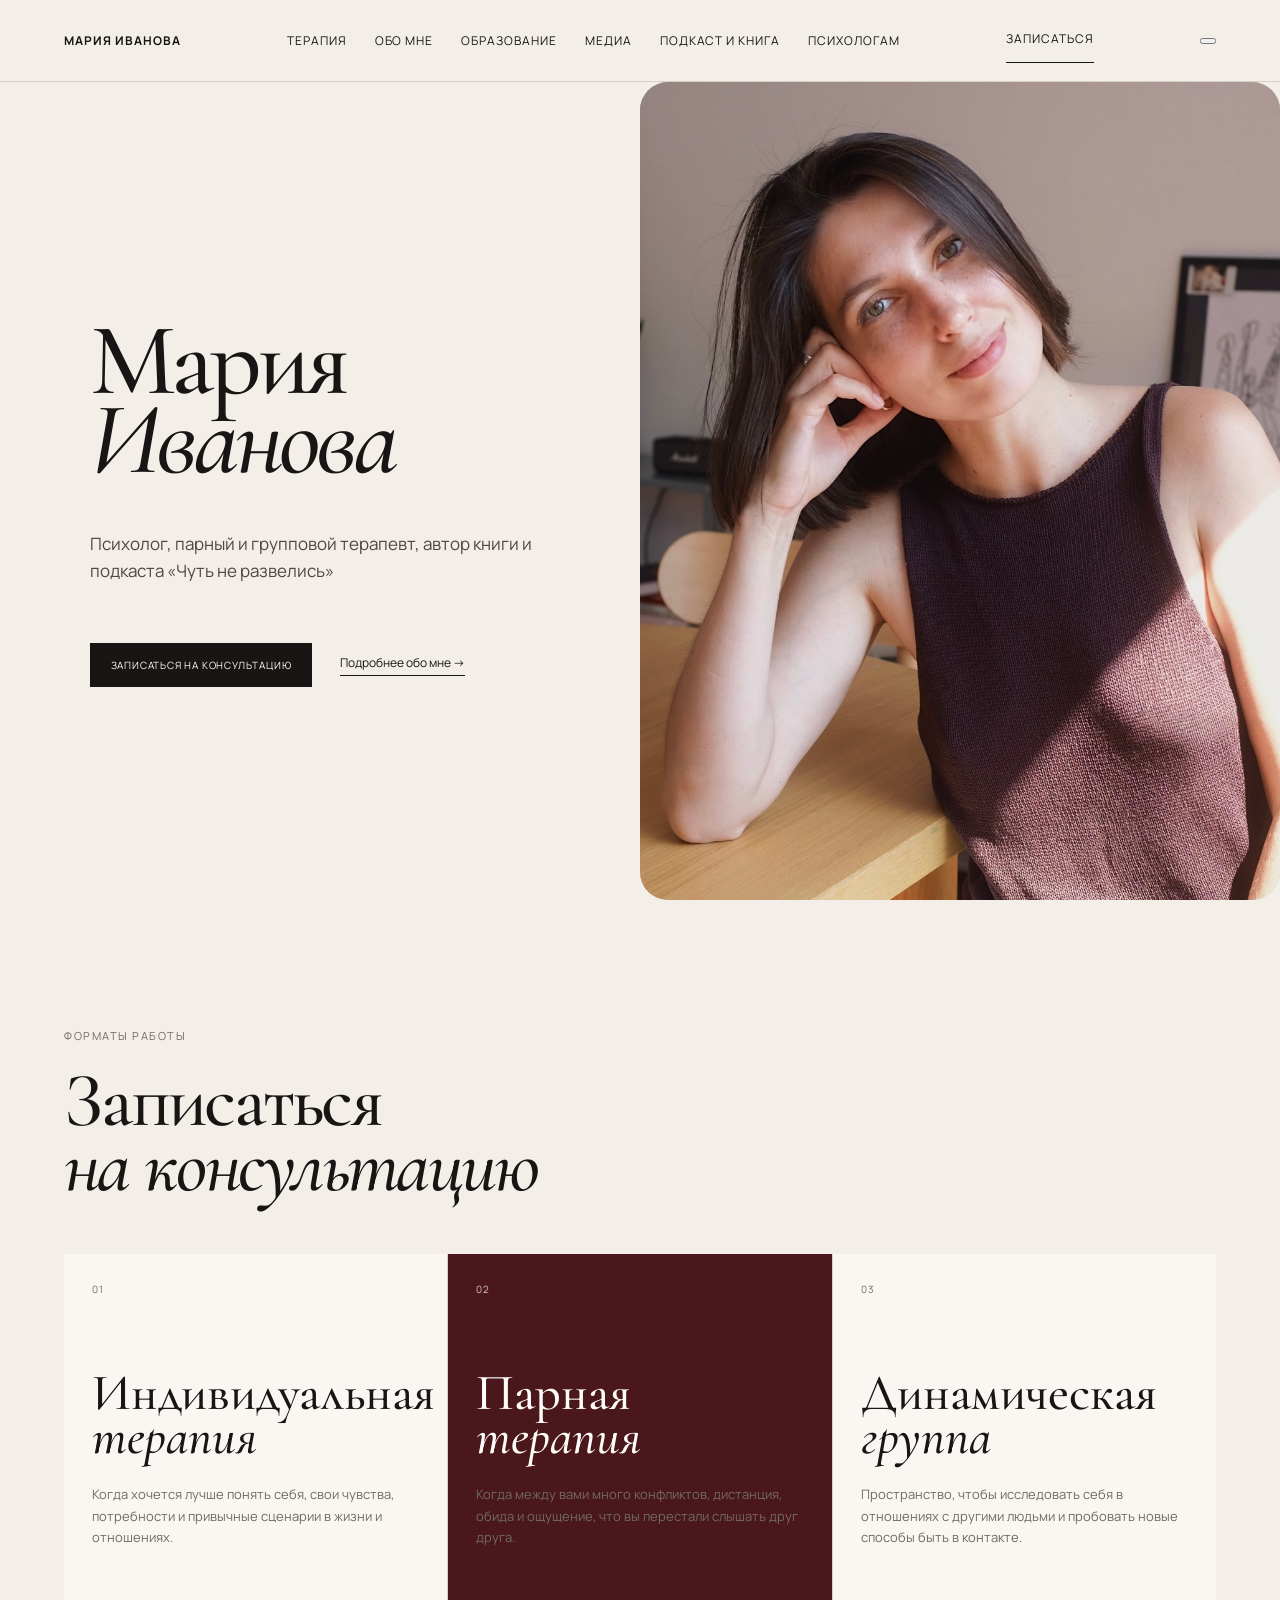
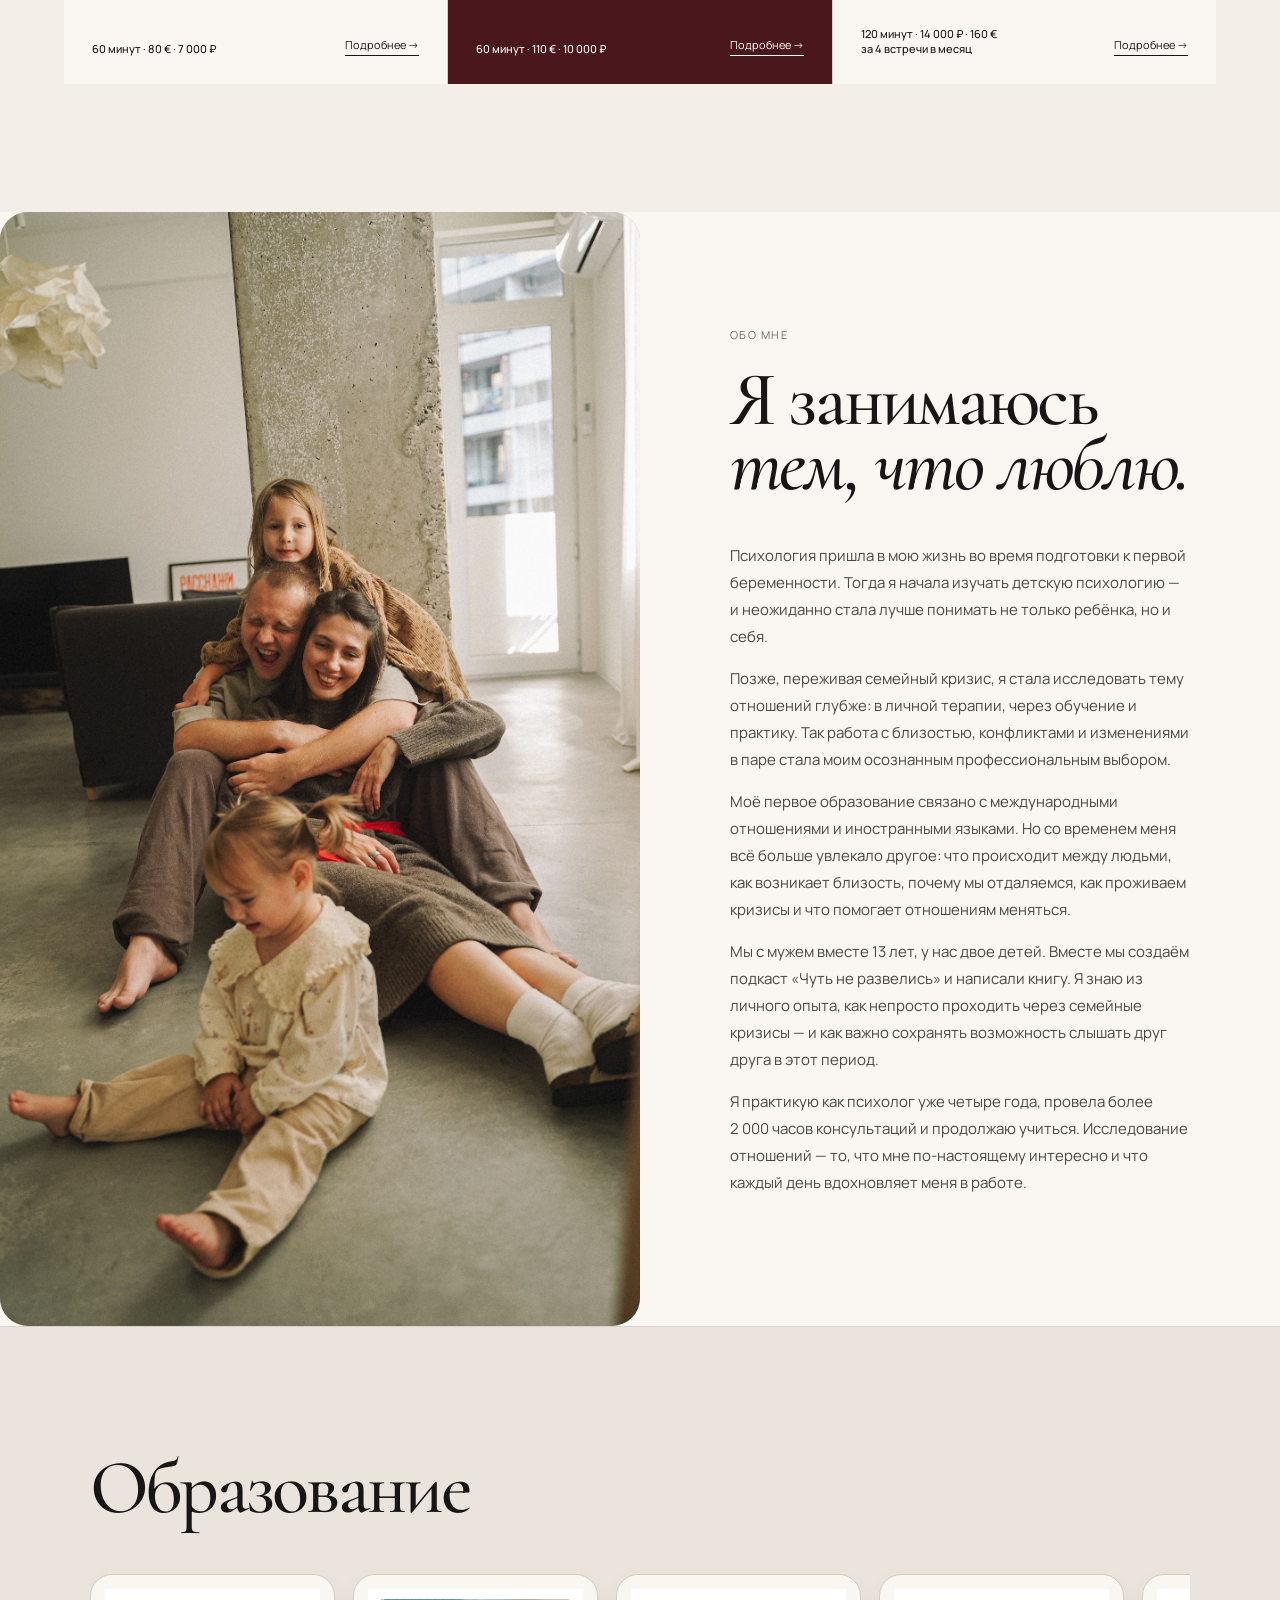
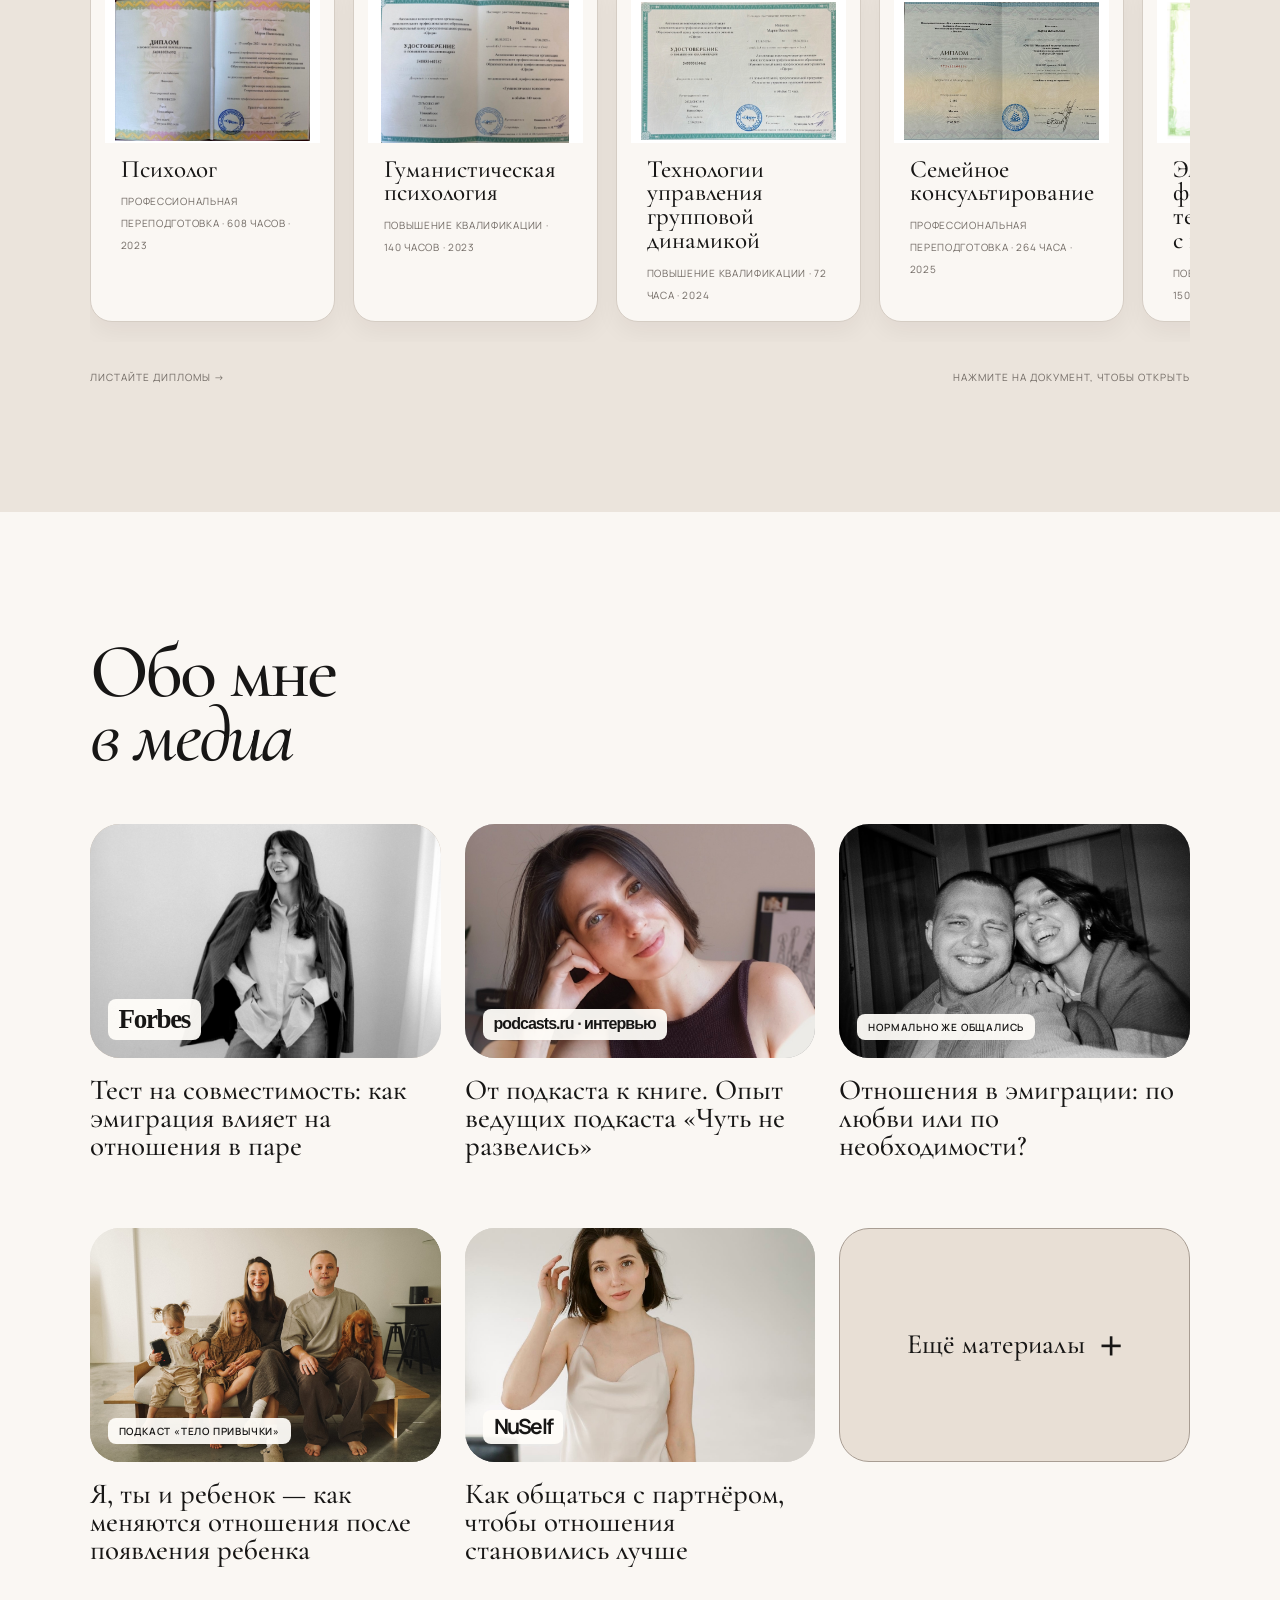
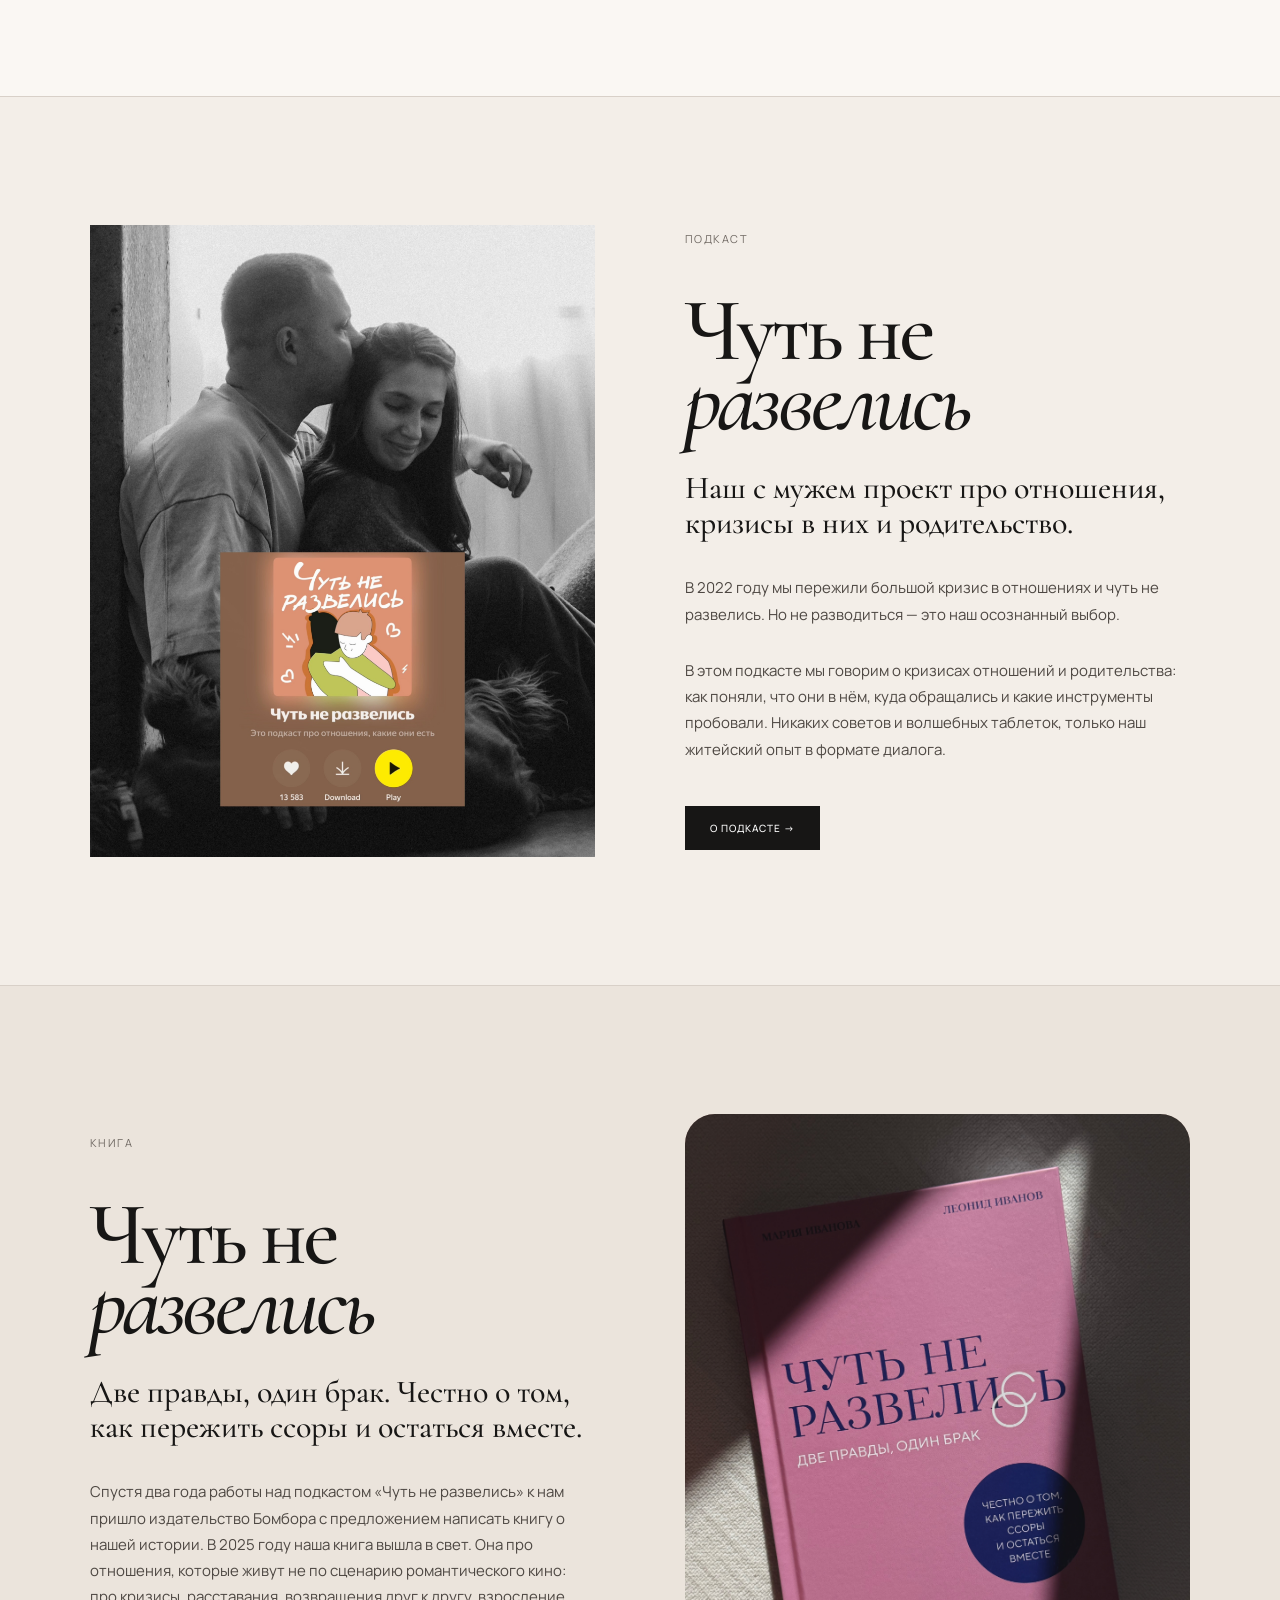
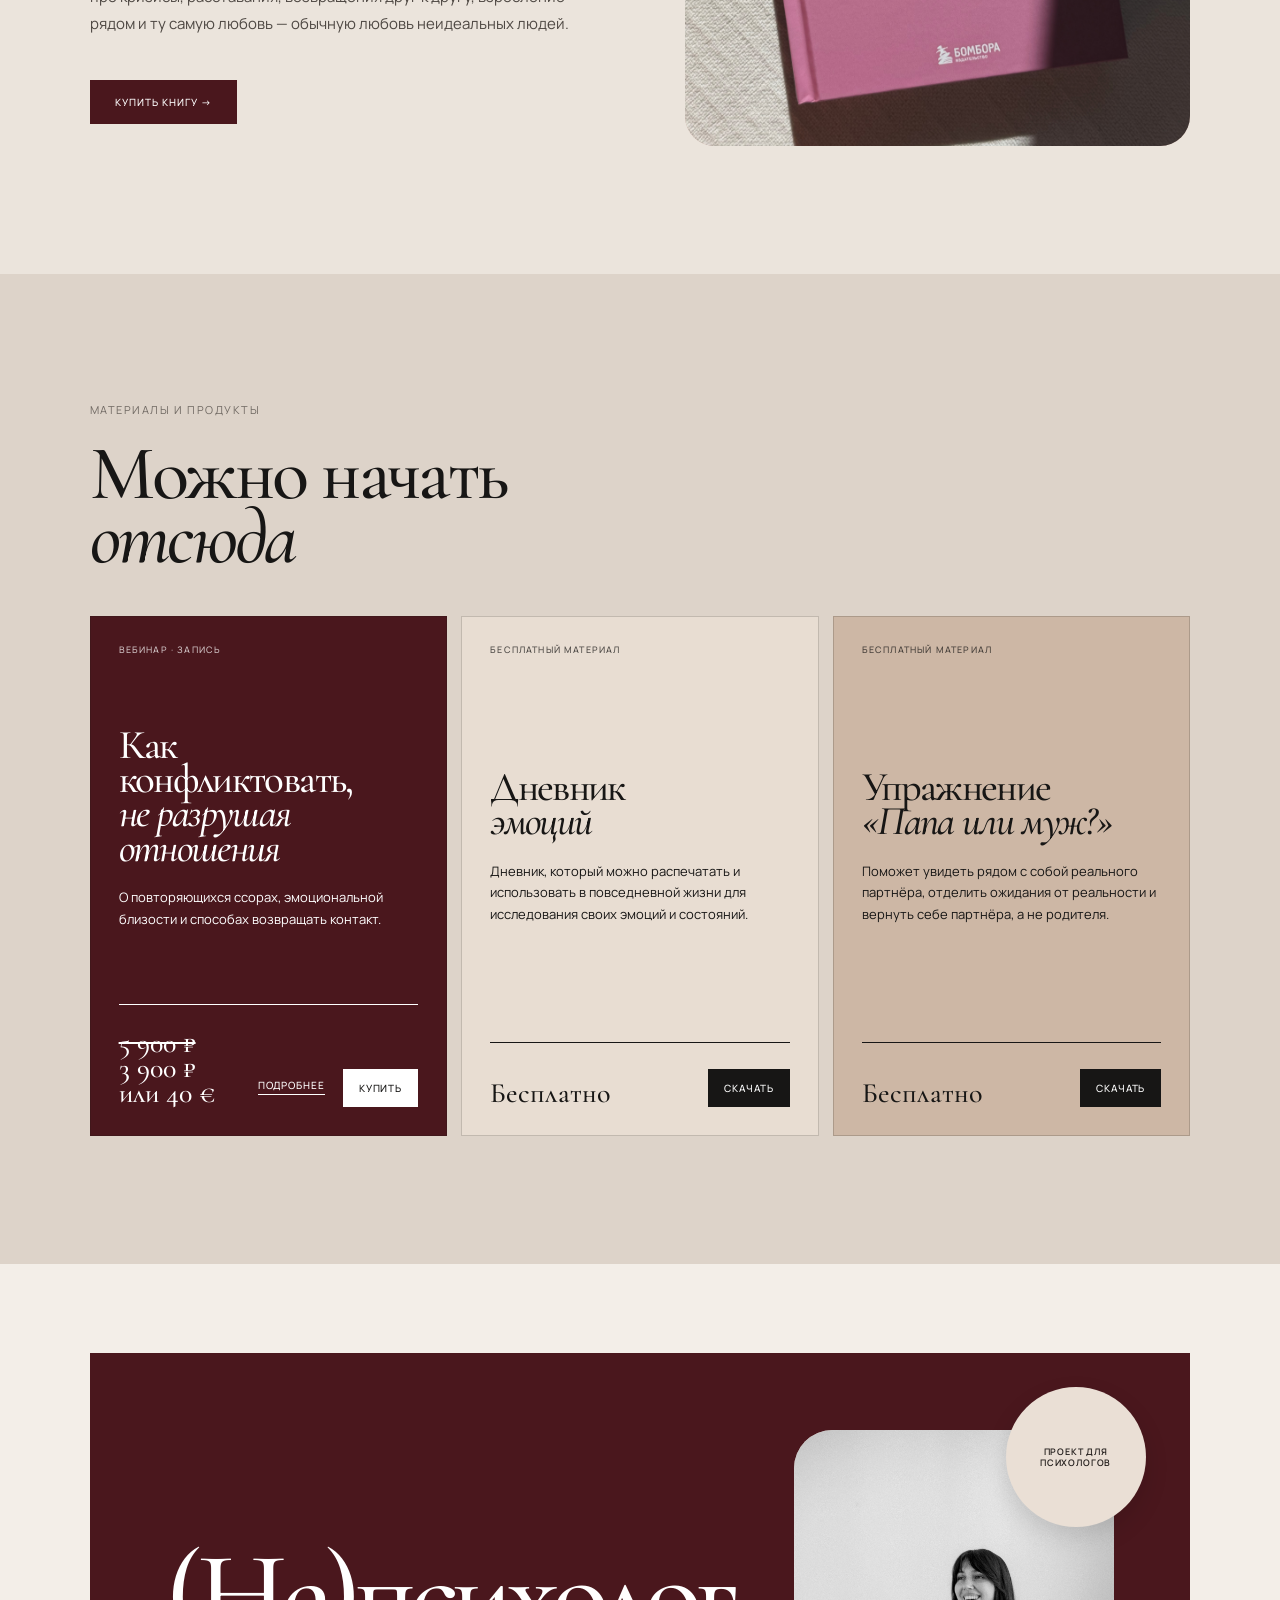
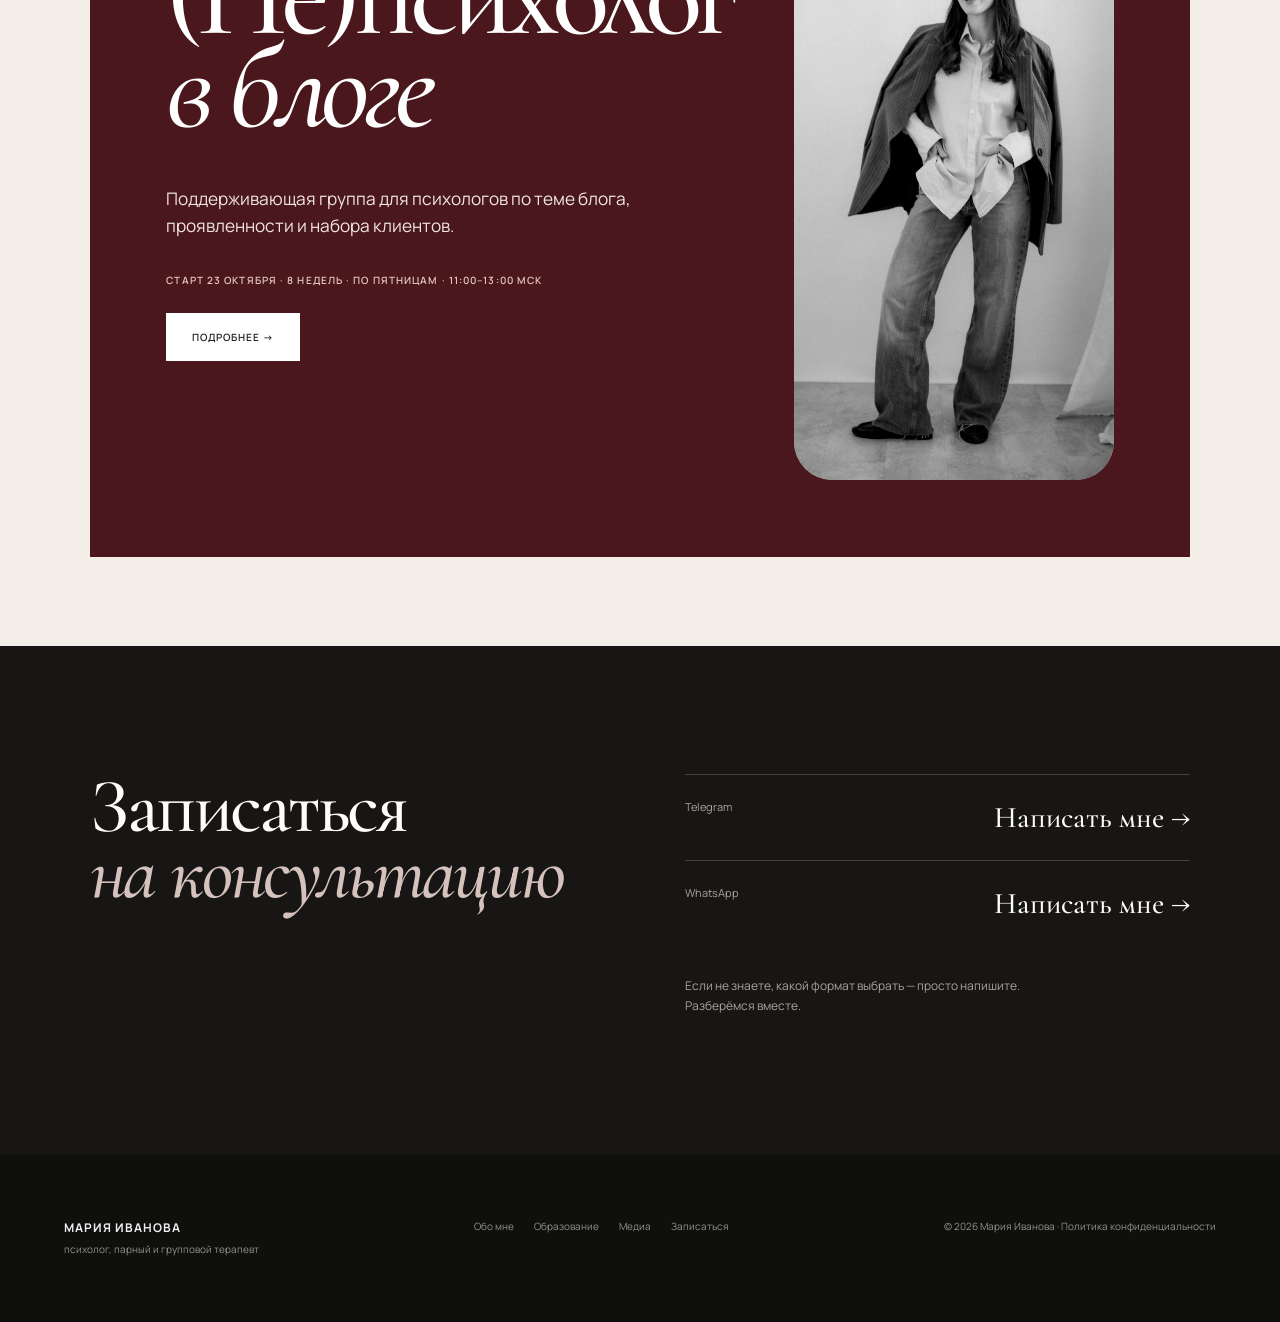
==== commit ffc95ffa: "Move additional certificates into diploma row" ====
--- a/index.html
+++ b/index.html
@@ -103,7 +103,7 @@
 <section class="hero"><div class="hero-copy"><h1>Мария<br><em>Иванова</em></h1><p class="lead">Психолог, парный и групповой терапевт, автор книги и подкаста «Чуть не развелись»</p><div class="actions"><a class="button button-dark" href="#work">Записаться на консультацию</a><a class="text-link" href="#about">Подробнее обо мне →</a></div></div><div class="hero-photo"><img class="home-hero-image" src="assets/home/maria-hero.jpg" alt="Мария Иванова"></div></section>
 <section id="work" class="section"><div class="section-top"><div><p class="kicker">ФОРМАТЫ РАБОТЫ</p><h2>Записаться<br><em>на консультацию</em></h2></div></div><div class="work-grid"><article class="work-card"><div class="card-number">01</div><h3>Индивидуальная<br><em>терапия</em></h3><p>Когда хочется лучше понять себя, свои чувства, потребности и привычные сценарии в жизни и отношениях.</p><div class="card-bottom"><strong>60 минут · 80 € · 7 000 ₽</strong><a href="individual.html">Подробнее →</a></div></article><article class="work-card work-card-dark"><div class="card-number">02</div><h3>Парная<br><em>терапия</em></h3><p>Когда между вами много конфликтов, дистанция, обида и ощущение, что вы перестали слышать друг друга.</p><div class="card-bottom"><strong>60 минут · 110 € · 10 000 ₽</strong><a href="couples.html">Подробнее →</a></div></article><article class="work-card"><div class="card-number">03</div><h3>Динамическая<br><em>группа</em></h3><p>Пространство, чтобы исследовать себя в отношениях с другими людьми и пробовать новые способы быть в контакте.</p><div class="card-bottom"><strong>120 минут · 14 000 ₽ · 160 €<br>за 4 встречи в месяц</strong><a href="group.html">Подробнее →</a></div></article></div></section>
 <section id="about" class="about-photo-section"><div class="about-image"><img class="home-about-image" src="assets/home/maria-about.jpg" alt="Мария Иванова"></div><div class="about-story"><p class="kicker">ОБО МНЕ</p><h2>Я занимаюсь<br><em>тем, что люблю.</em></h2><p>Психология пришла в мою жизнь во время подготовки к первой беременности. Тогда я начала изучать детскую психологию — и неожиданно стала лучше понимать не только ребёнка, но и себя.</p><p>Позже, переживая семейный кризис, я стала исследовать тему отношений глубже: в личной терапии, через обучение и практику. Так работа с близостью, конфликтами и изменениями в паре стала моим осознанным профессиональным выбором.</p><p>Моё первое образование связано с международными отношениями и иностранными языками. Но со временем меня всё больше увлекало другое: что происходит между людьми, как возникает близость, почему мы отдаляемся, как проживаем кризисы и что помогает отношениям меняться.</p><p>Мы с мужем вместе 13 лет, у нас двое детей. Вместе мы создаём подкаст «Чуть не развелись» и написали книгу. Я знаю из личного опыта, как непросто проходить через семейные кризисы — и как важно сохранять возможность слышать друг друга в этот период.</p><p>Я практикую как психолог уже четыре года, провела более 2&nbsp;000 часов консультаций и продолжаю учиться. Исследование отношений — то, что мне по-настоящему интересно и что каждый день вдохновляет меня в работе.</p></div></section>
-<section id="education" class="education"><div class="education-top"><div><h2>Образование</h2></div></div><div class="diploma-track" id="diplomaTrack"></div><div class="diploma-arrow"><span>Листайте дипломы →</span><span>Нажмите на документ, чтобы открыть</span></div><details class="diploma-more"><summary><span>Другие сертификаты</span><span aria-hidden="true">+</span></summary><div class="diploma-track" id="otherDiplomaTrack"></div></details></section>
+<section id="education" class="education"><div class="education-top"><div><h2>Образование</h2></div></div><div class="diploma-track" id="diplomaTrack"></div><div class="diploma-arrow"><span>Листайте дипломы →</span><span>Нажмите на документ, чтобы открыть</span></div></section>
 
 <section id="media" class="media-section-v5">
   <div class="media-top-v5">
@@ -211,8 +211,21 @@
 futureStudy.className='diploma-card future-study-card';
 futureStudy.innerHTML='<div><div class="future-study-label">Сейчас учусь</div><p>Курс системной сексуальной терапии у Марины Травковой</p></div>';
 track.appendChild(futureStudy);
-const otherTrack=document.getElementById('otherDiplomaTrack');
-otherDiplomaIndexes.forEach(i=>otherTrack.appendChild(buildCard(diplomas[i],i)));
+const diplomaMore=document.createElement('details');
+diplomaMore.className='diploma-card diploma-more';
+diplomaMore.innerHTML='<summary><span>Другие<br>сертификаты</span><span aria-hidden="true">+</span></summary>';
+track.appendChild(diplomaMore);
+diplomaMore.addEventListener('toggle',()=>{
+  track.querySelectorAll('.extra-diploma-card').forEach(card=>card.remove());
+  if(!diplomaMore.open)return;
+  let after=diplomaMore;
+  otherDiplomaIndexes.forEach(i=>{
+    const card=buildCard(diplomas[i],i);
+    card.classList.add('extra-diploma-card');
+    after.insertAdjacentElement('afterend',card);
+    after=card;
+  });
+});
 let isDown=false,startX=0,startScroll=0,moved=false,pressedCard=null,suppressDiplomaClick=false;
 track.addEventListener('pointerdown',e=>{
   if(e.pointerType!=='mouse'||e.button!==0)return;
@@ -239,10 +252,6 @@
   const card=e.target.closest('.diploma-card');
   if(card&&card.dataset.diplomaIndex!==undefined)openModal(Number(card.dataset.diplomaIndex));
 });
-otherTrack.addEventListener('click',e=>{
-  const card=e.target.closest('.diploma-card');
-  if(card&&card.dataset.diplomaIndex!==undefined)openModal(Number(card.dataset.diplomaIndex));
-});
 
 let current=0;const modal=document.getElementById('modal'),img=document.getElementById('modalImg'),count=document.getElementById('modalCount');
 function openModal(i){current=i;img.src='assets/diplomas/'+diplomas[i][0];img.alt=diplomas[i][1];count.textContent=`${i+1} / ${diplomas.length}`;modal.classList.add('open');document.body.style.overflow='hidden'}
--- a/diplomas.css
+++ b/diplomas.css
@@ -8,4 +8,4 @@
 .diploma-track .future-study-card p{font:500 28px/.95 "Cormorant Garamond",serif;margin:26px 0 0}
 .diploma-track .future-study-card span{font:500 10px/1.45 Manrope,sans-serif;color:#e7d8d8}
 @media(max-width:800px){.diploma-track .diploma-card{flex-basis:64vw;width:64vw}.diploma-track .diploma-card img{width:100%;height:42vw}}
-.diploma-more{margin-top:34px;border-top:1px solid #cfc4ba}.diploma-more summary{display:flex;align-items:center;justify-content:space-between;gap:20px;padding:24px 0;cursor:pointer;list-style:none;font:500 clamp(25px,3vw,36px)/1 "Cormorant Garamond",Georgia,serif}.diploma-more summary::-webkit-details-marker{display:none}.diploma-more summary span:last-child{font:400 34px/1 Manrope,Arial,sans-serif}.diploma-more[open] summary span:last-child{transform:rotate(45deg)}.diploma-more .diploma-track{margin-top:10px}
+.diploma-track .diploma-more{padding:0;background:#e8dfd5;cursor:default}.diploma-track .diploma-more summary{height:100%;min-height:270px;padding:24px;display:flex;align-items:center;justify-content:space-between;gap:18px;cursor:pointer;list-style:none;font:500 clamp(25px,2.6vw,34px)/.95 "Cormorant Garamond",Georgia,serif}.diploma-track .diploma-more summary::-webkit-details-marker{display:none}.diploma-track .diploma-more summary span:last-child{font:400 36px/1 Manrope,Arial,sans-serif;transition:transform .2s}.diploma-track .diploma-more[open] summary span:last-child{transform:rotate(45deg)}
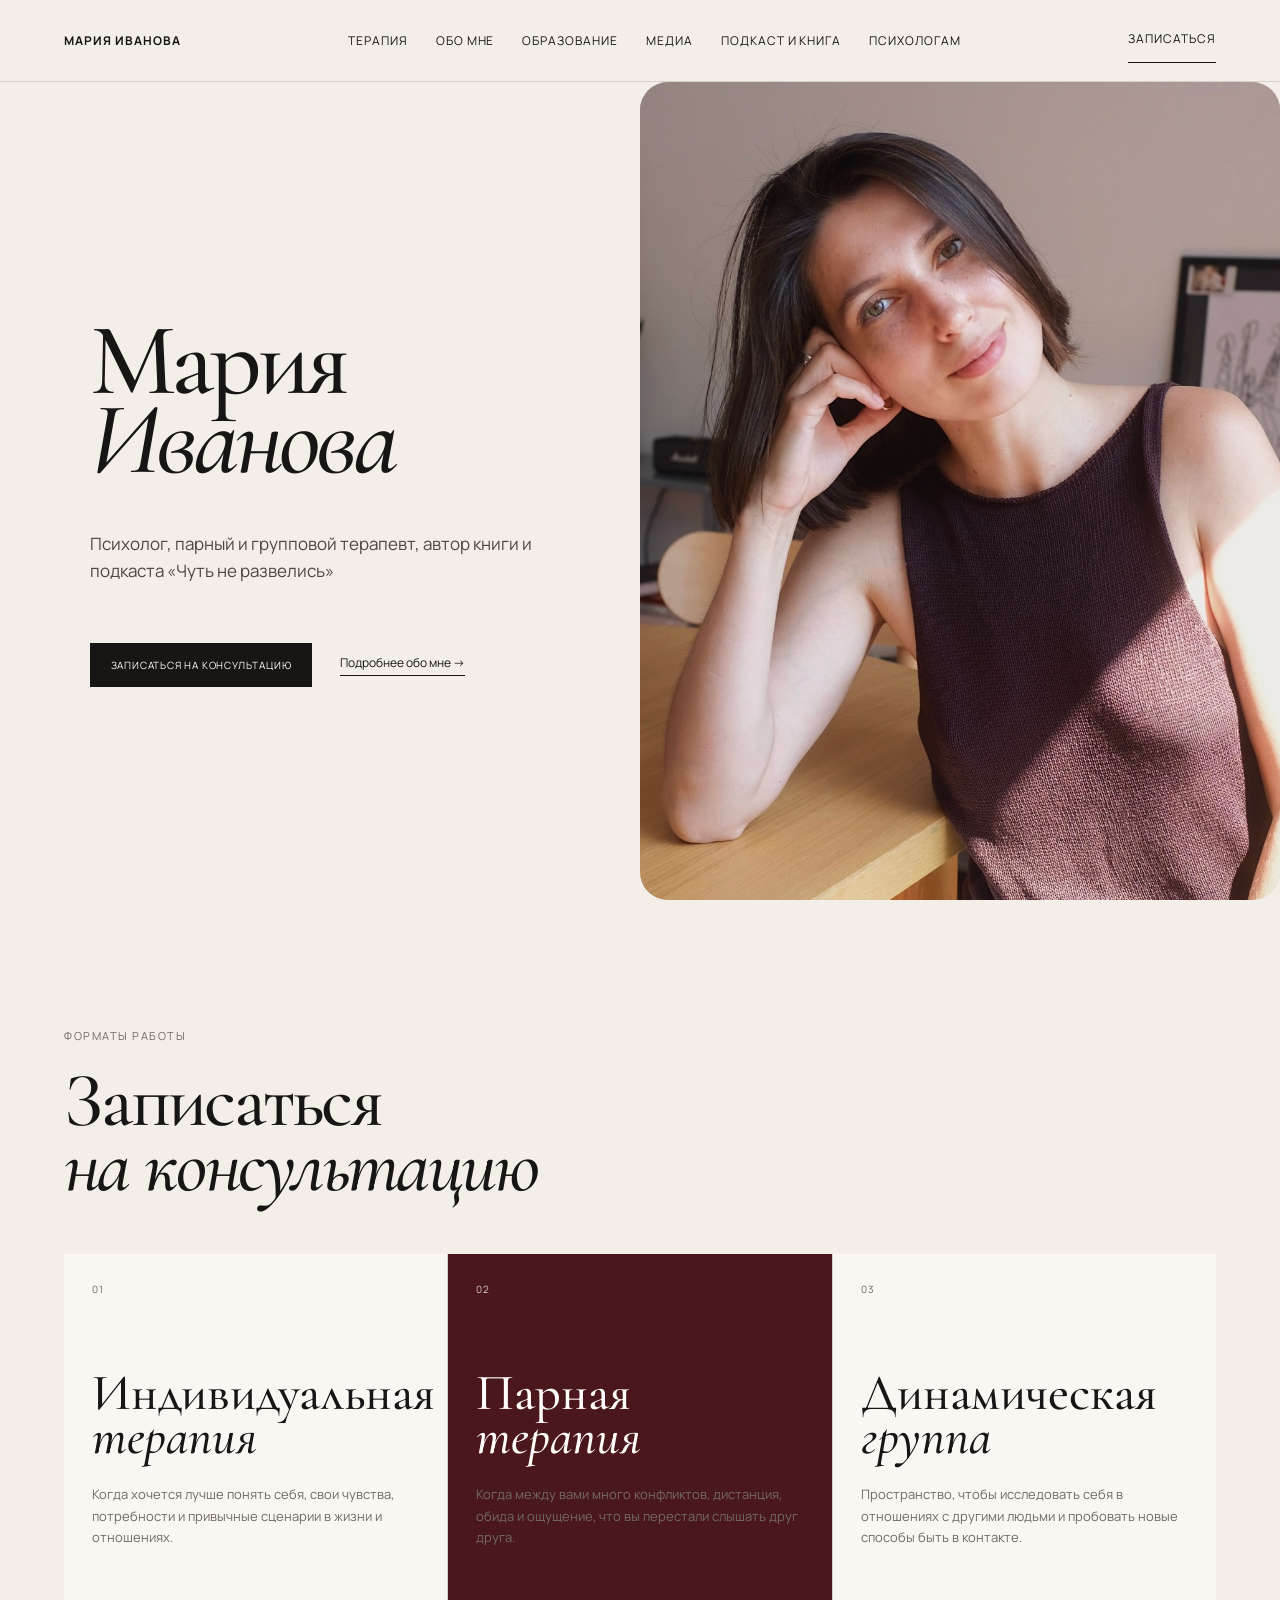
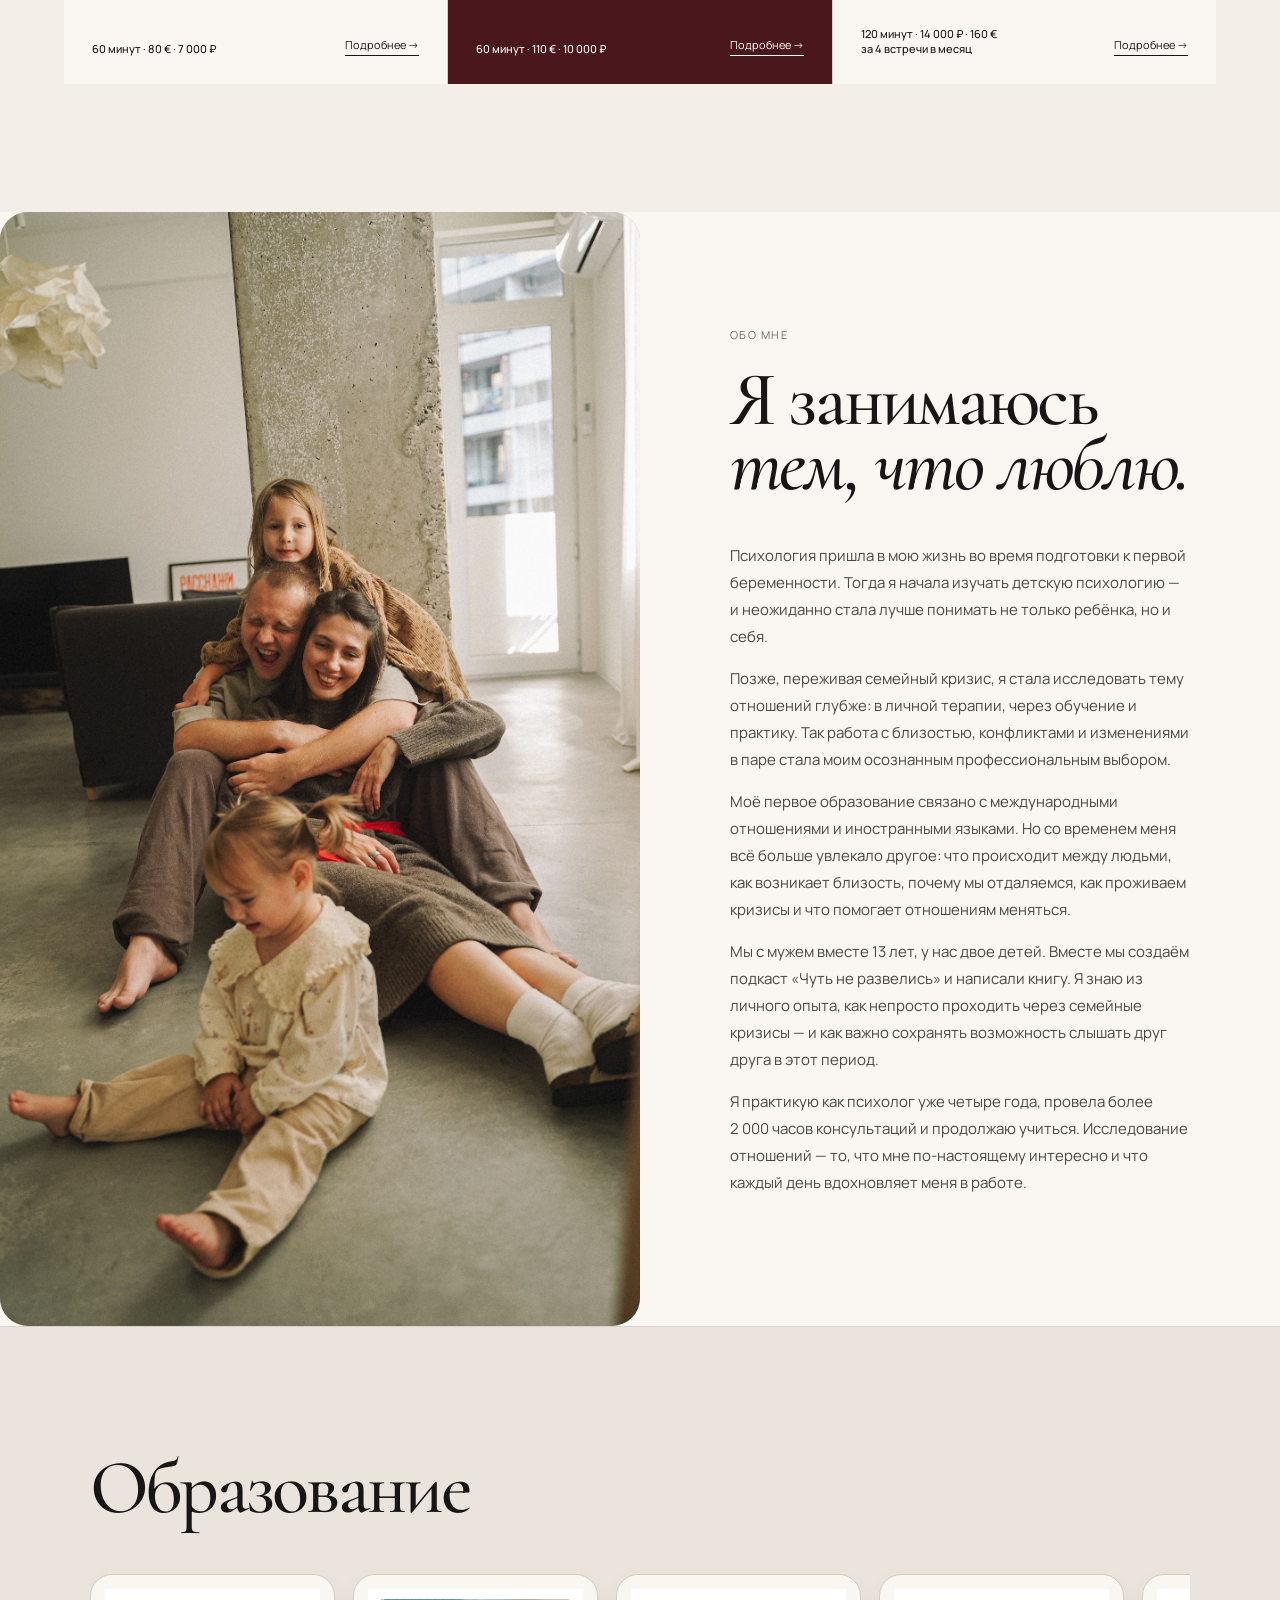
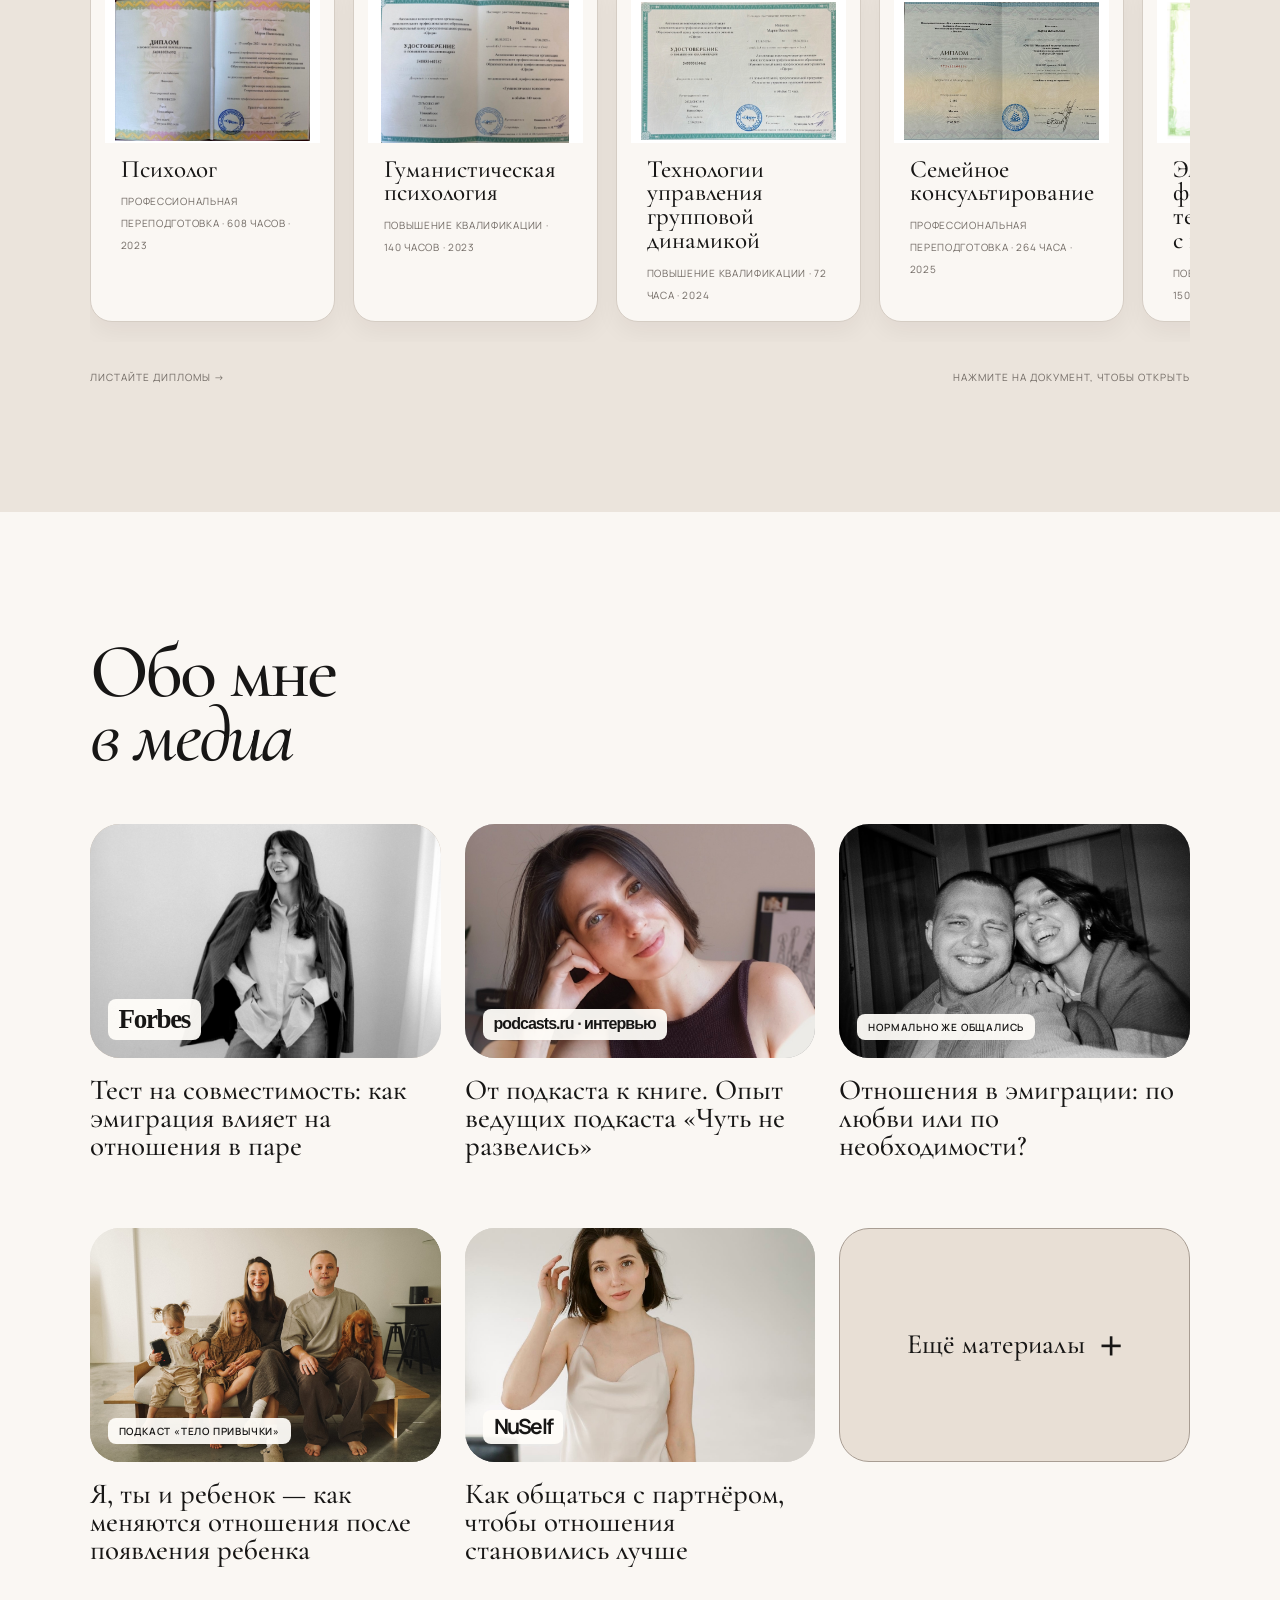
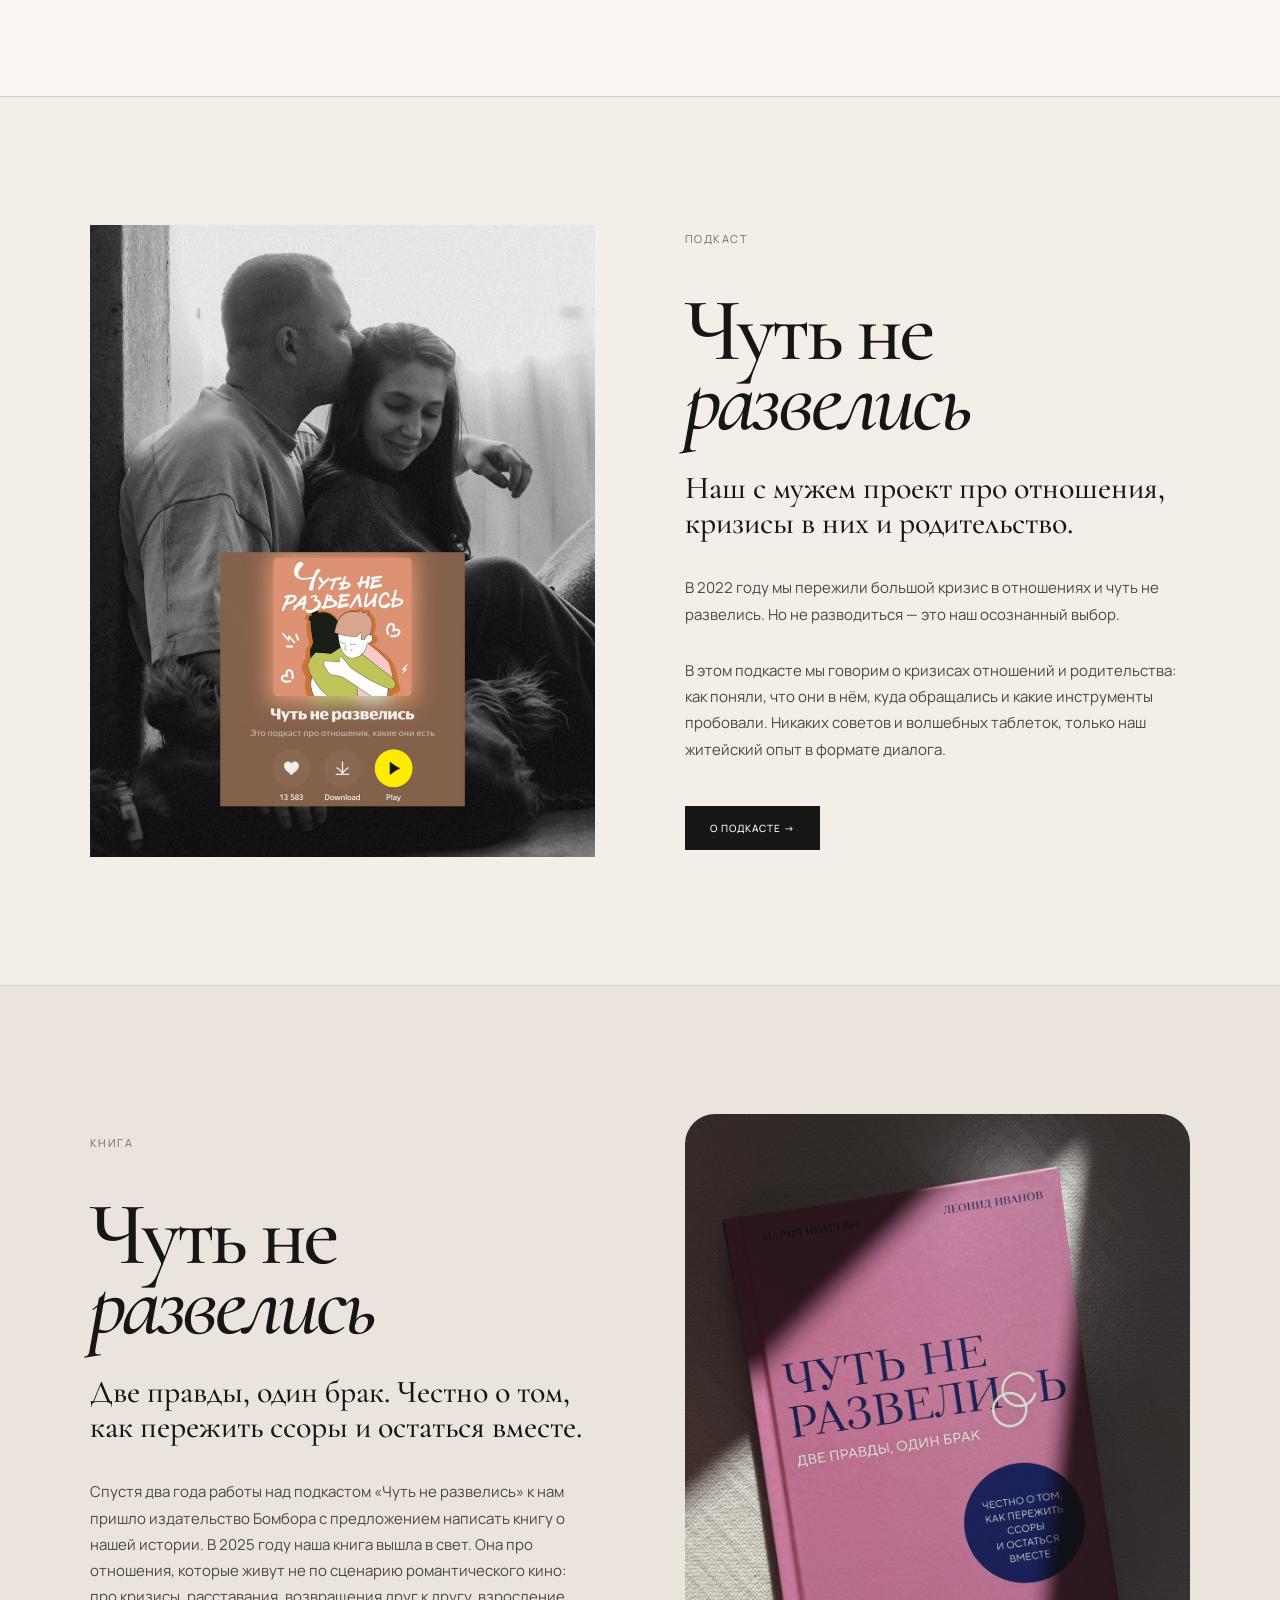
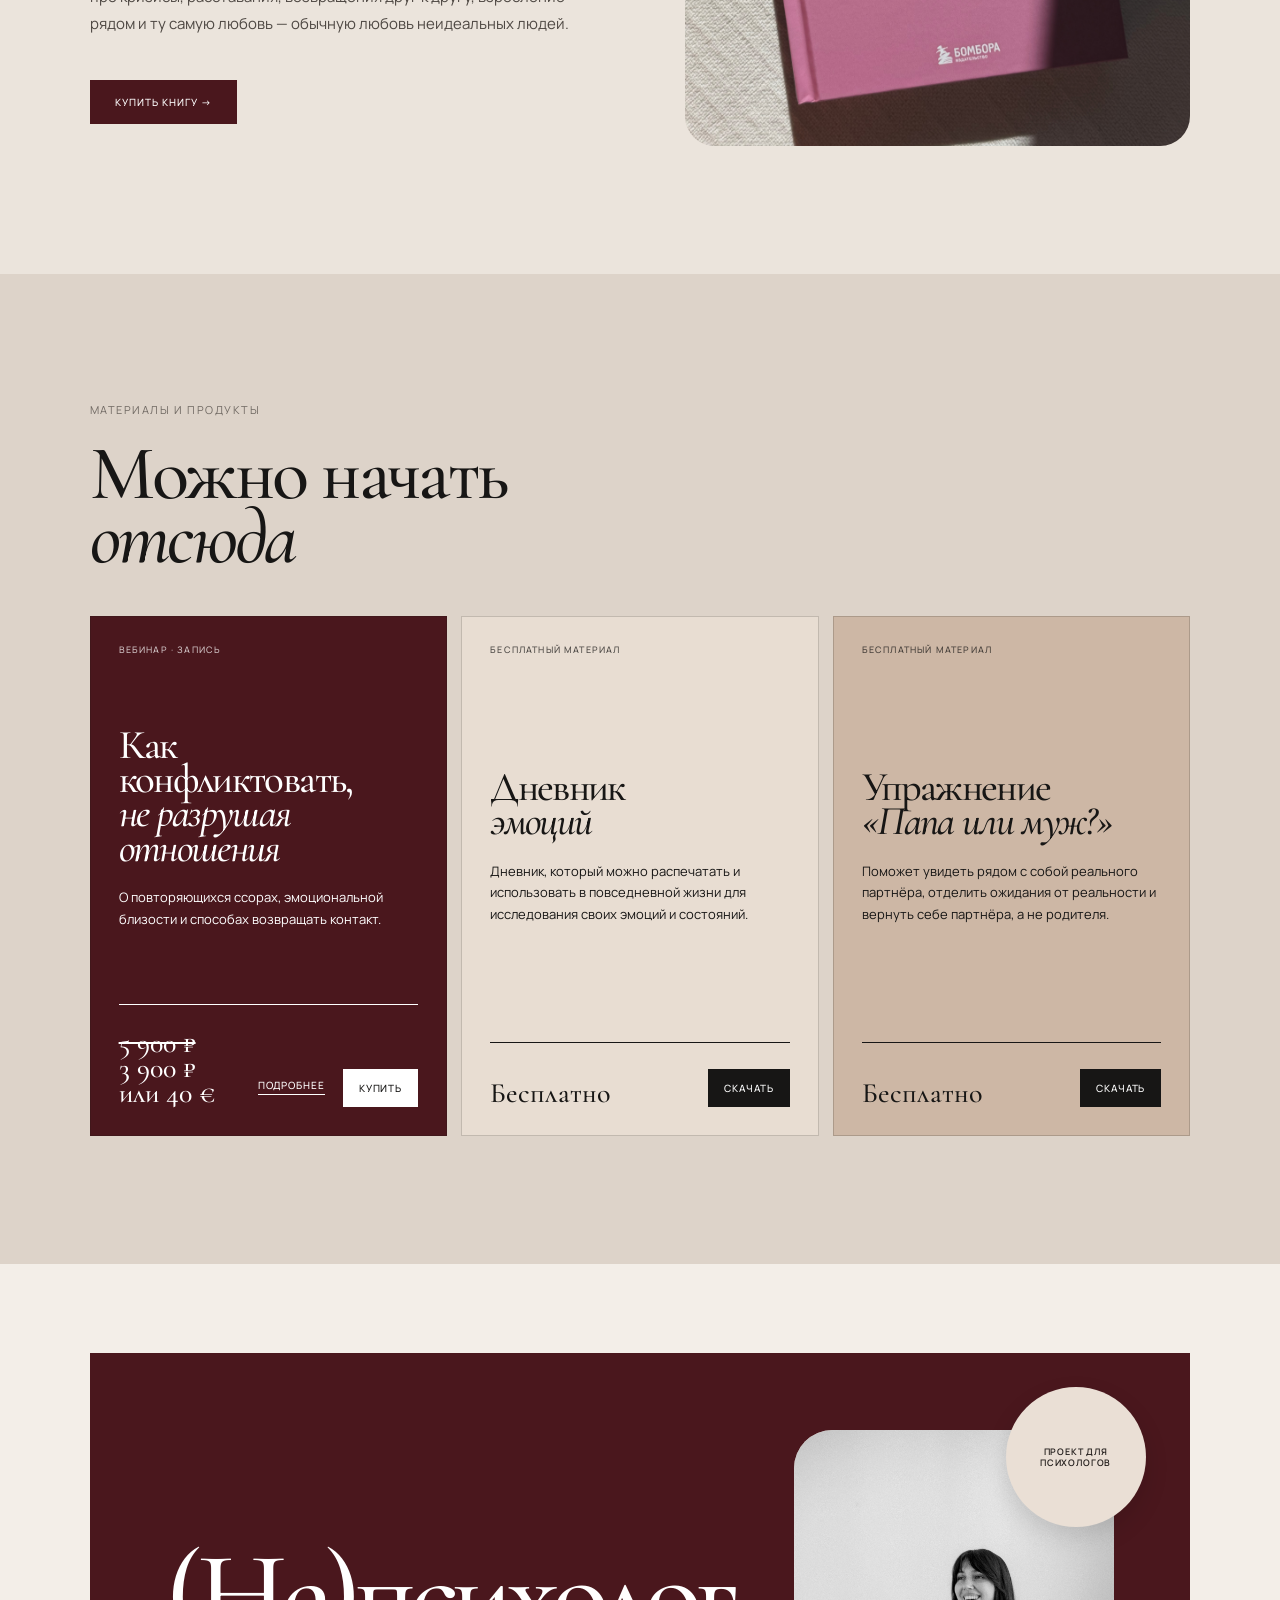
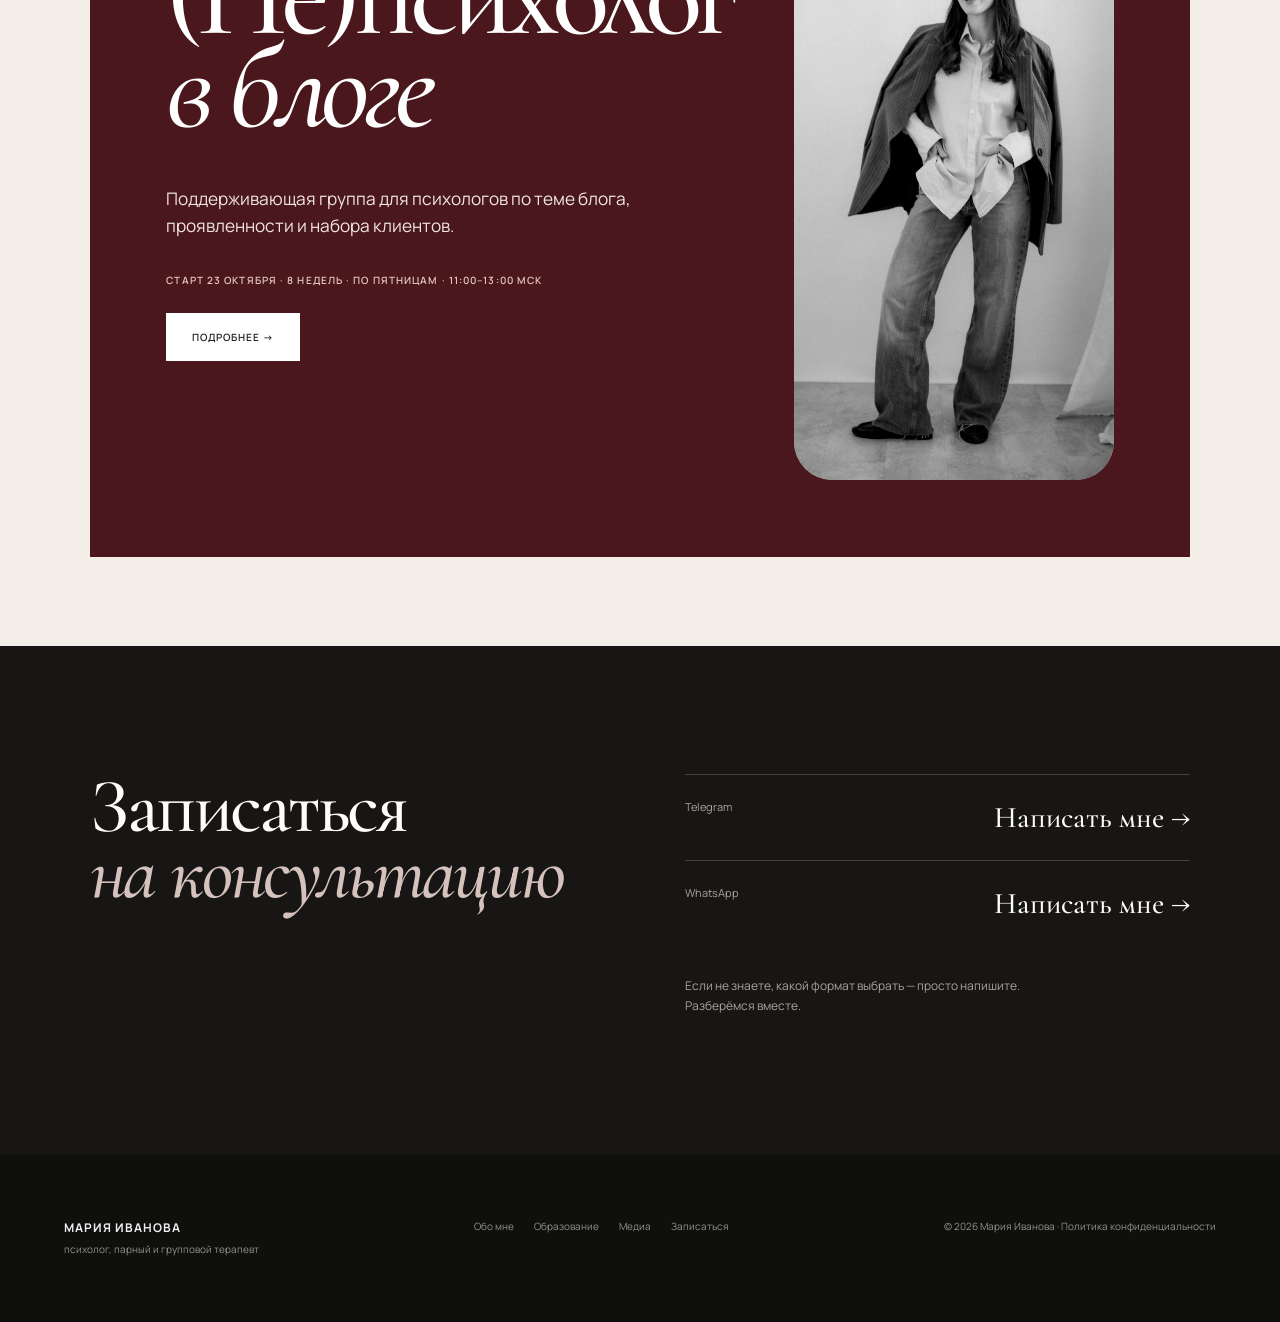
==== commit 02eef189: "Fix additional certificates toggle" ====
--- a/index.html
+++ b/index.html
@@ -211,24 +211,21 @@
 futureStudy.className='diploma-card future-study-card';
 futureStudy.innerHTML='<div><div class="future-study-label">Сейчас учусь</div><p>Курс системной сексуальной терапии у Марины Травковой</p></div>';
 track.appendChild(futureStudy);
-const diplomaMore=document.createElement('details');
+const diplomaMore=document.createElement('article');
 diplomaMore.className='diploma-card diploma-more';
-diplomaMore.innerHTML='<summary><span>Другие<br>сертификаты</span><span aria-hidden="true">+</span></summary>';
+diplomaMore.innerHTML='<button class="diploma-more-button" type="button" aria-expanded="false"><span>Ещё</span><span aria-hidden="true">+</span></button>';
 track.appendChild(diplomaMore);
-diplomaMore.addEventListener('toggle',()=>{
-  track.querySelectorAll('.extra-diploma-card').forEach(card=>card.remove());
-  if(!diplomaMore.open)return;
-  let after=diplomaMore;
-  otherDiplomaIndexes.forEach(i=>{
-    const card=buildCard(diplomas[i],i);
-    card.classList.add('extra-diploma-card');
-    after.insertAdjacentElement('afterend',card);
-    after=card;
-  });
+diplomaMore.querySelector('button').addEventListener('click',e=>{
+  if(suppressDiplomaClick)return;
+  e.stopPropagation();
+  const cards=otherDiplomaIndexes.map(i=>buildCard(diplomas[i],i));
+  diplomaMore.replaceWith(cards[0]);
+  cards[0].insertAdjacentElement('afterend',cards[1]);
 });
 let isDown=false,startX=0,startScroll=0,moved=false,pressedCard=null,suppressDiplomaClick=false;
 track.addEventListener('pointerdown',e=>{
   if(e.pointerType!=='mouse'||e.button!==0)return;
+  if(e.target.closest('.diploma-more-button'))return;
   isDown=true;moved=false;pressedCard=e.target.closest('.diploma-card');startX=e.clientX;startScroll=track.scrollLeft;track.classList.add('is-dragging');track.setPointerCapture?.(e.pointerId);
 });
 track.addEventListener('pointermove',e=>{
--- a/diplomas.css
+++ b/diplomas.css
@@ -8,4 +8,4 @@
 .diploma-track .future-study-card p{font:500 28px/.95 "Cormorant Garamond",serif;margin:26px 0 0}
 .diploma-track .future-study-card span{font:500 10px/1.45 Manrope,sans-serif;color:#e7d8d8}
 @media(max-width:800px){.diploma-track .diploma-card{flex-basis:64vw;width:64vw}.diploma-track .diploma-card img{width:100%;height:42vw}}
-.diploma-track .diploma-more{padding:0;background:#e8dfd5;cursor:default}.diploma-track .diploma-more summary{height:100%;min-height:270px;padding:24px;display:flex;align-items:center;justify-content:space-between;gap:18px;cursor:pointer;list-style:none;font:500 clamp(25px,2.6vw,34px)/.95 "Cormorant Garamond",Georgia,serif}.diploma-track .diploma-more summary::-webkit-details-marker{display:none}.diploma-track .diploma-more summary span:last-child{font:400 36px/1 Manrope,Arial,sans-serif;transition:transform .2s}.diploma-track .diploma-more[open] summary span:last-child{transform:rotate(45deg)}
+.diploma-track .diploma-more{padding:0;background:#e8dfd5;cursor:default}.diploma-more-button{width:100%;height:100%;min-height:270px;padding:24px;border:0;background:transparent;color:inherit;display:flex;align-items:center;justify-content:space-between;gap:18px;cursor:pointer;text-align:left;font:500 clamp(25px,2.6vw,34px)/.95 "Cormorant Garamond",Georgia,serif}.diploma-more-button span:last-child{font:400 36px/1 Manrope,Arial,sans-serif}
--- a/mobile-release.css
+++ b/mobile-release.css
@@ -1,4 +1,5 @@
 /* Final mobile QA layer — intentionally scoped to small screens. */
+.mobile-menu-toggle { display: none; }
 @media (max-width: 767px) {
   html, body { max-width: 100%; overflow-x: hidden; }
   *, *::before, *::after { box-sizing: border-box; }
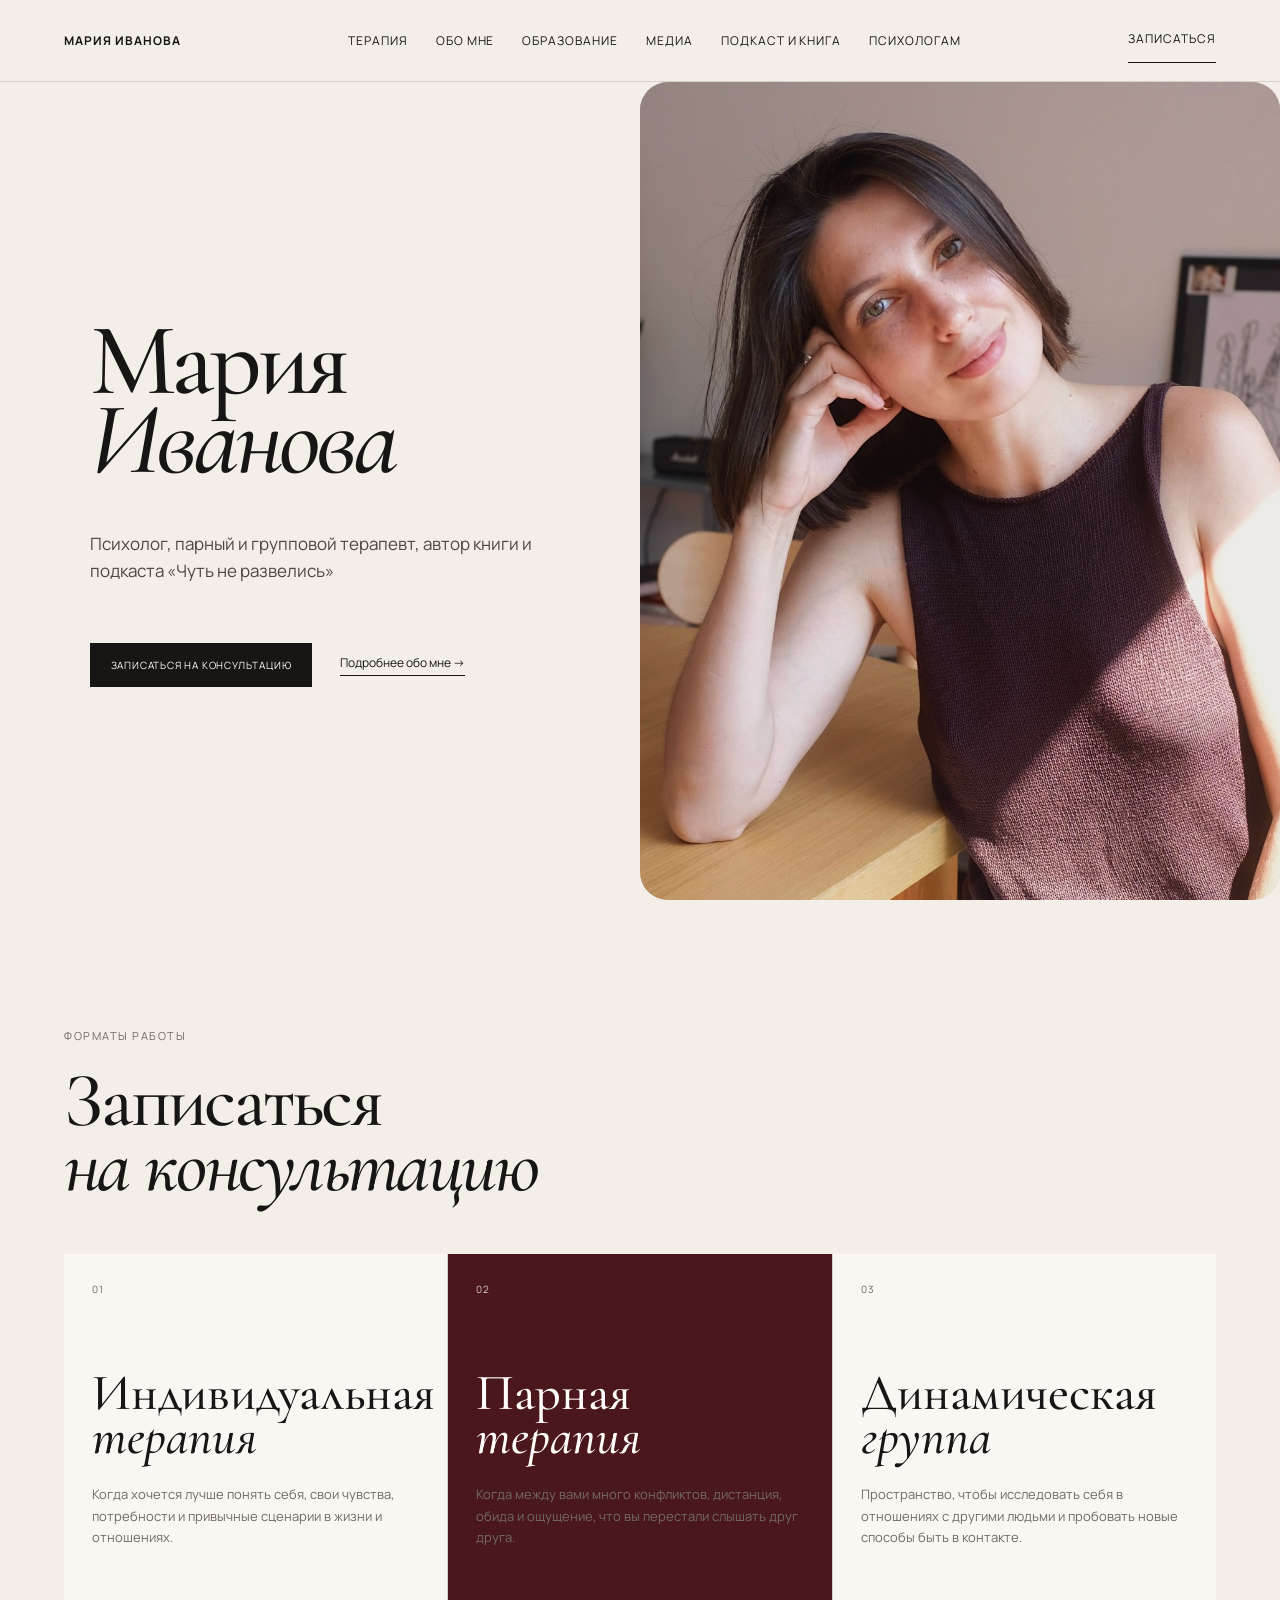
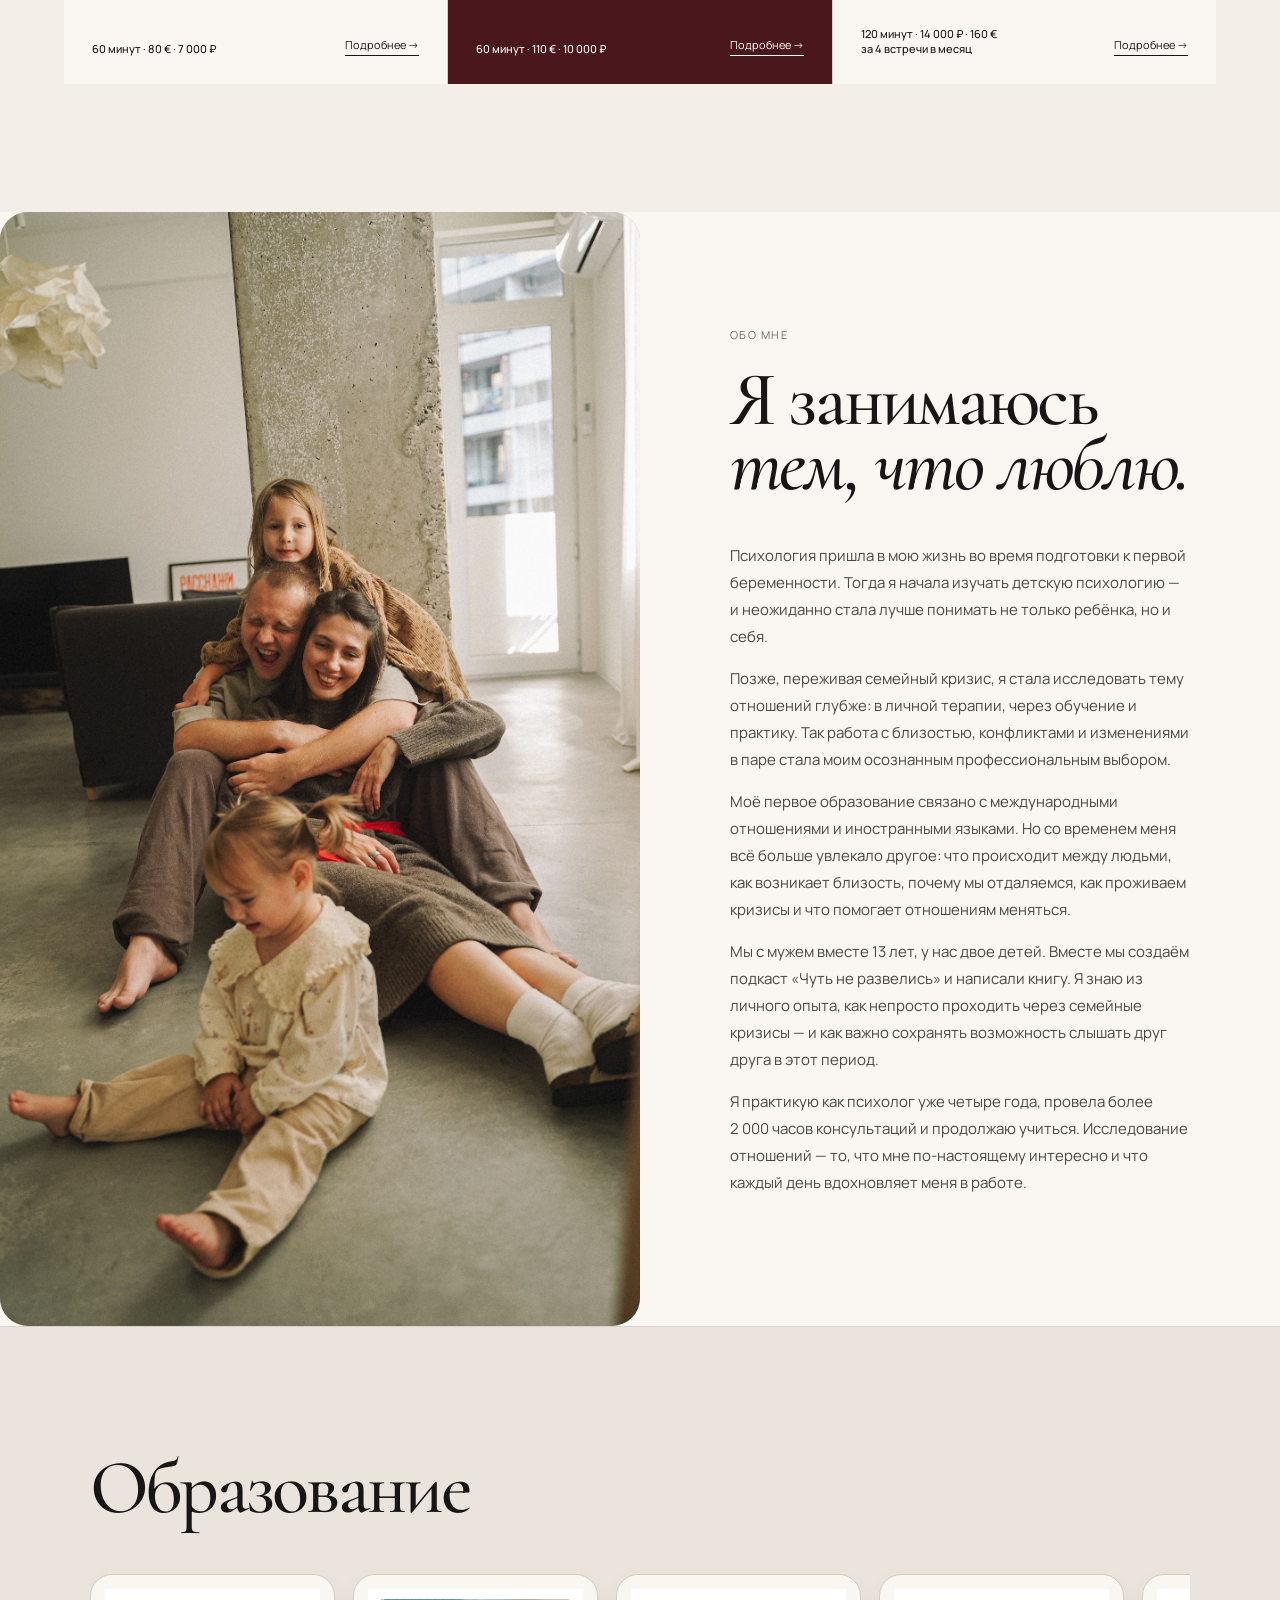
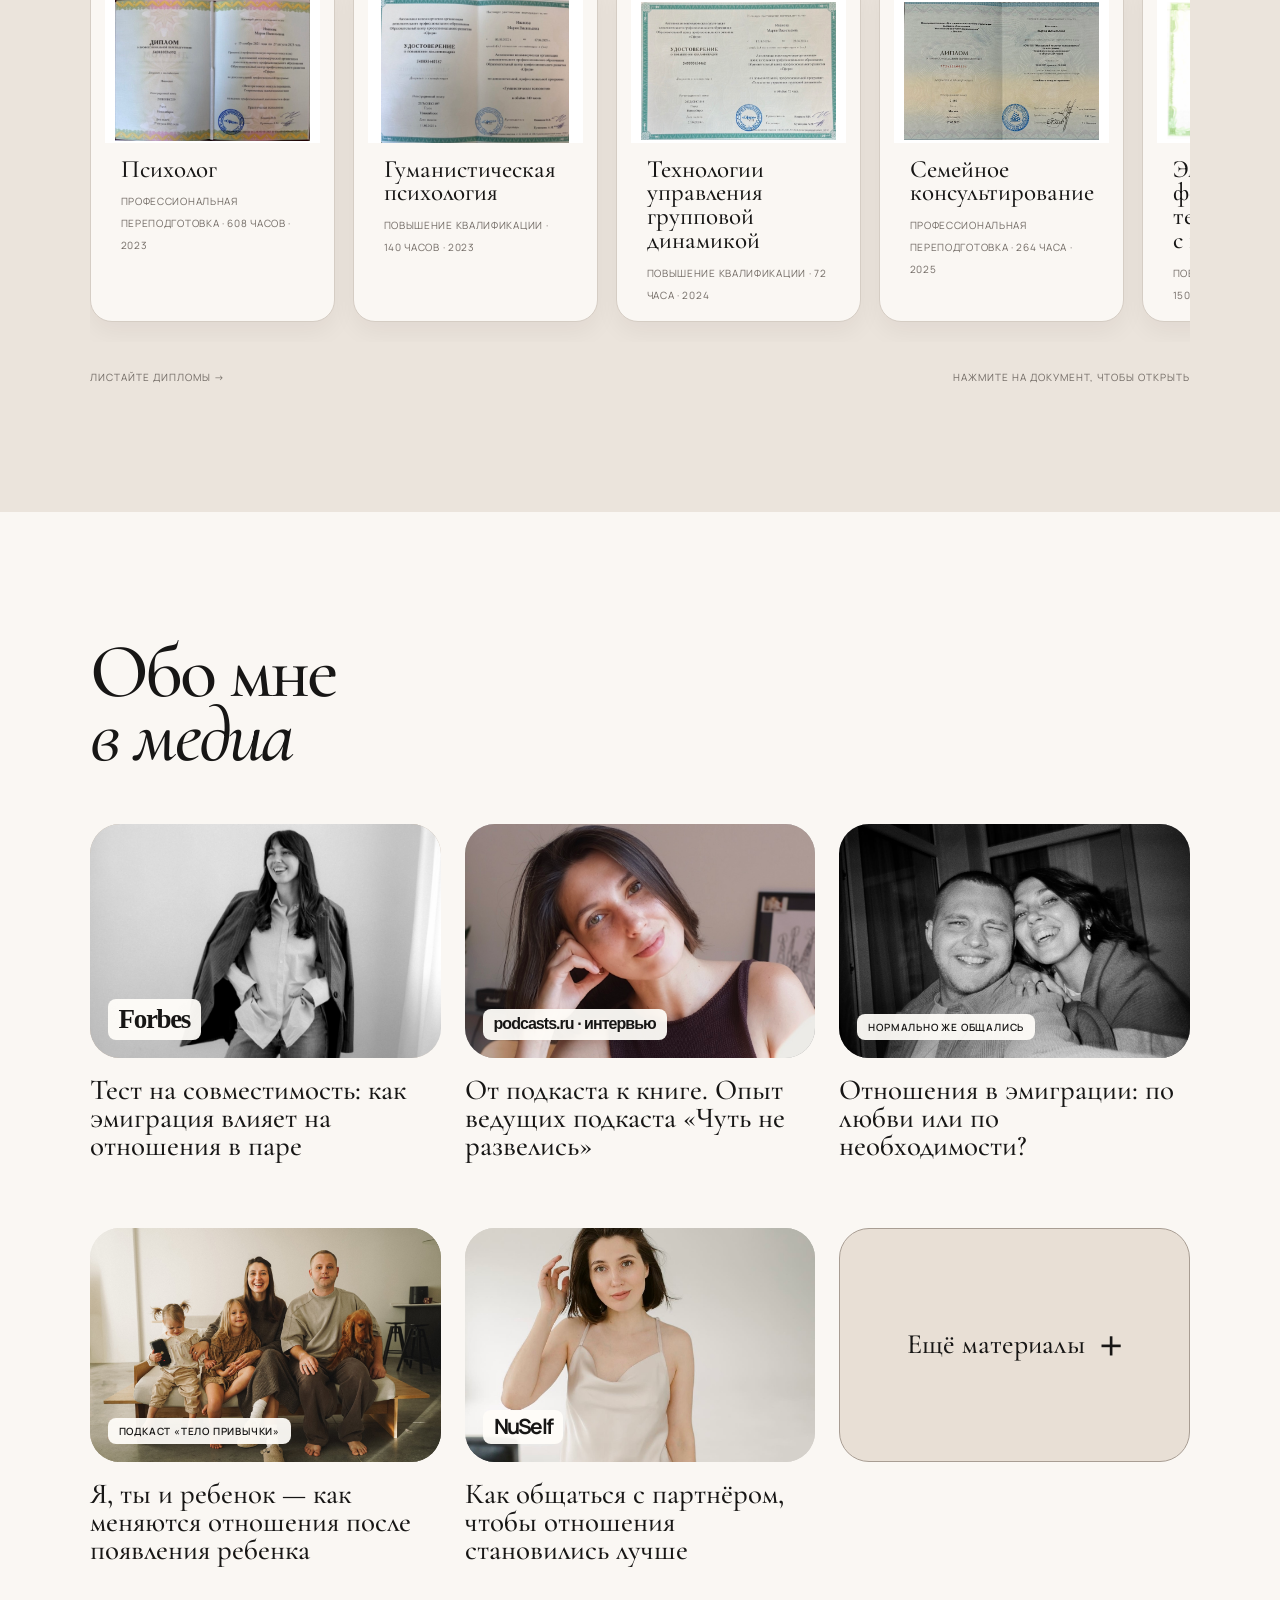
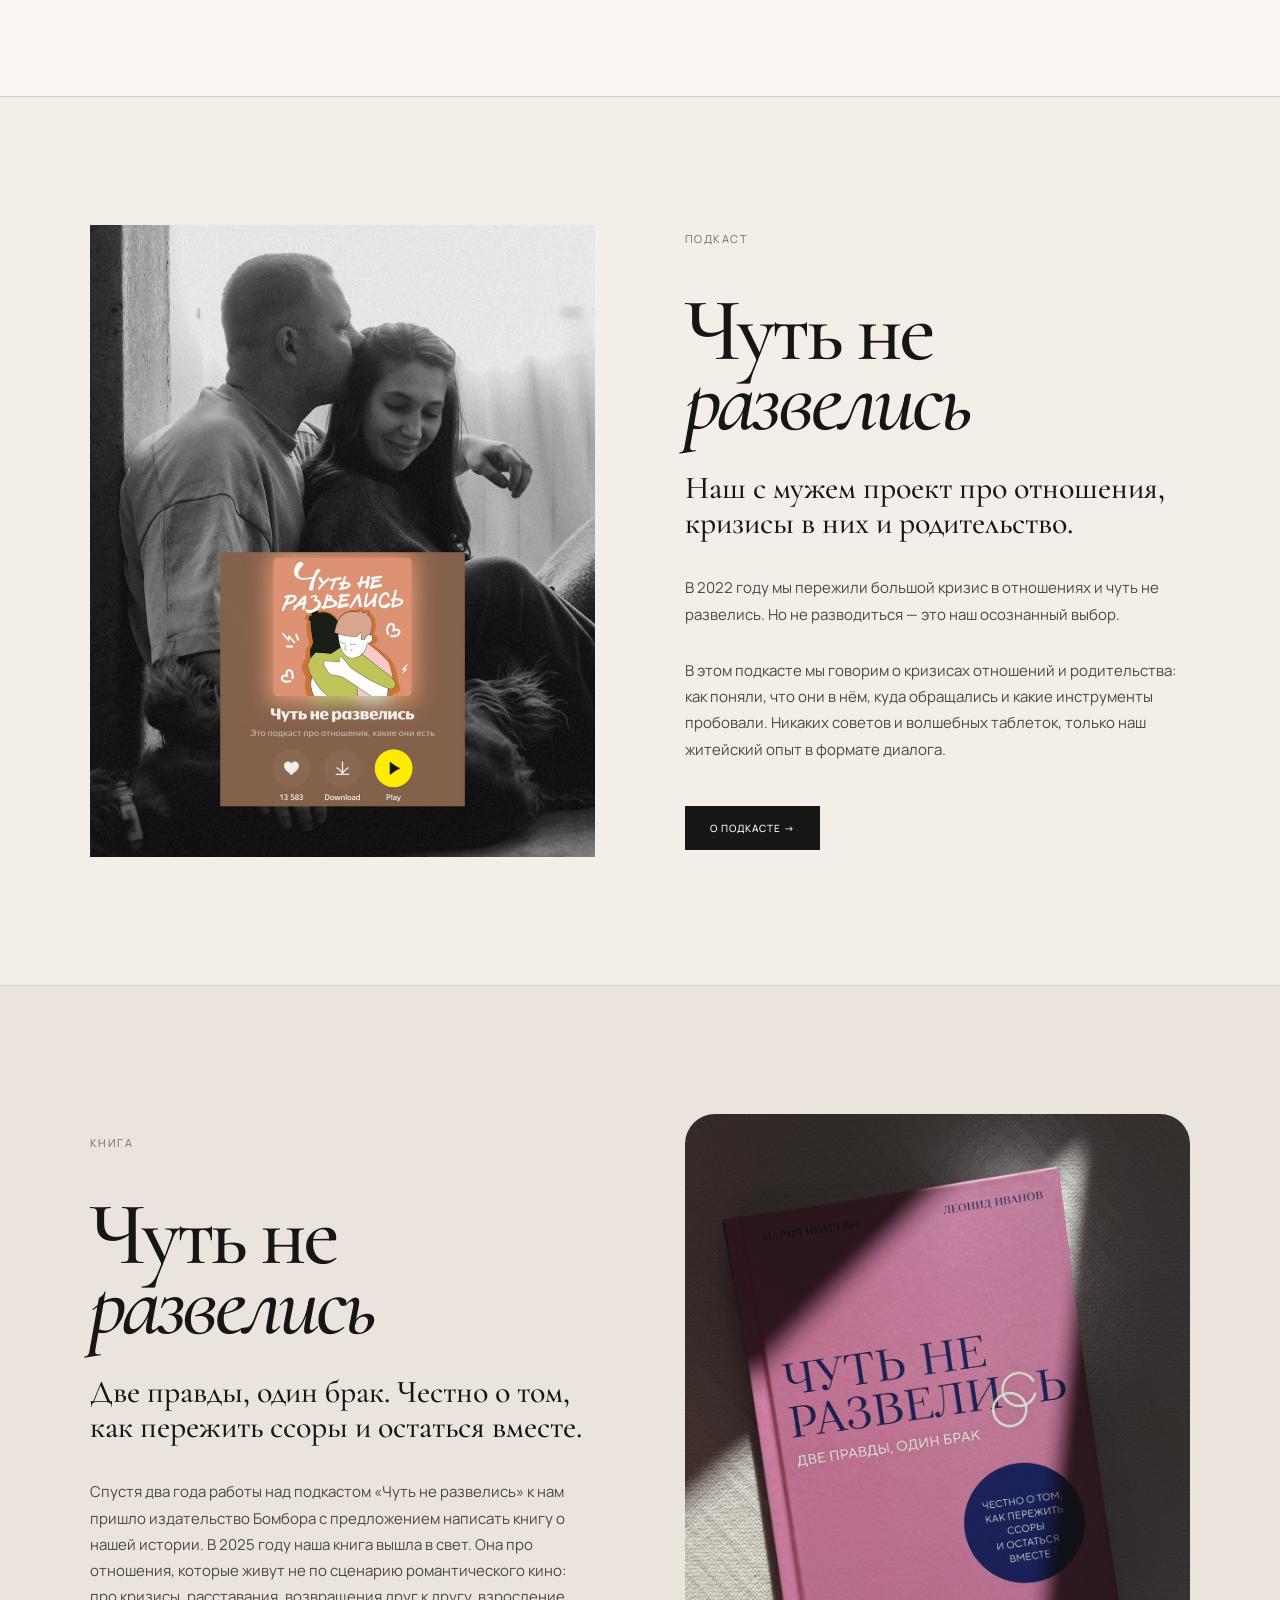
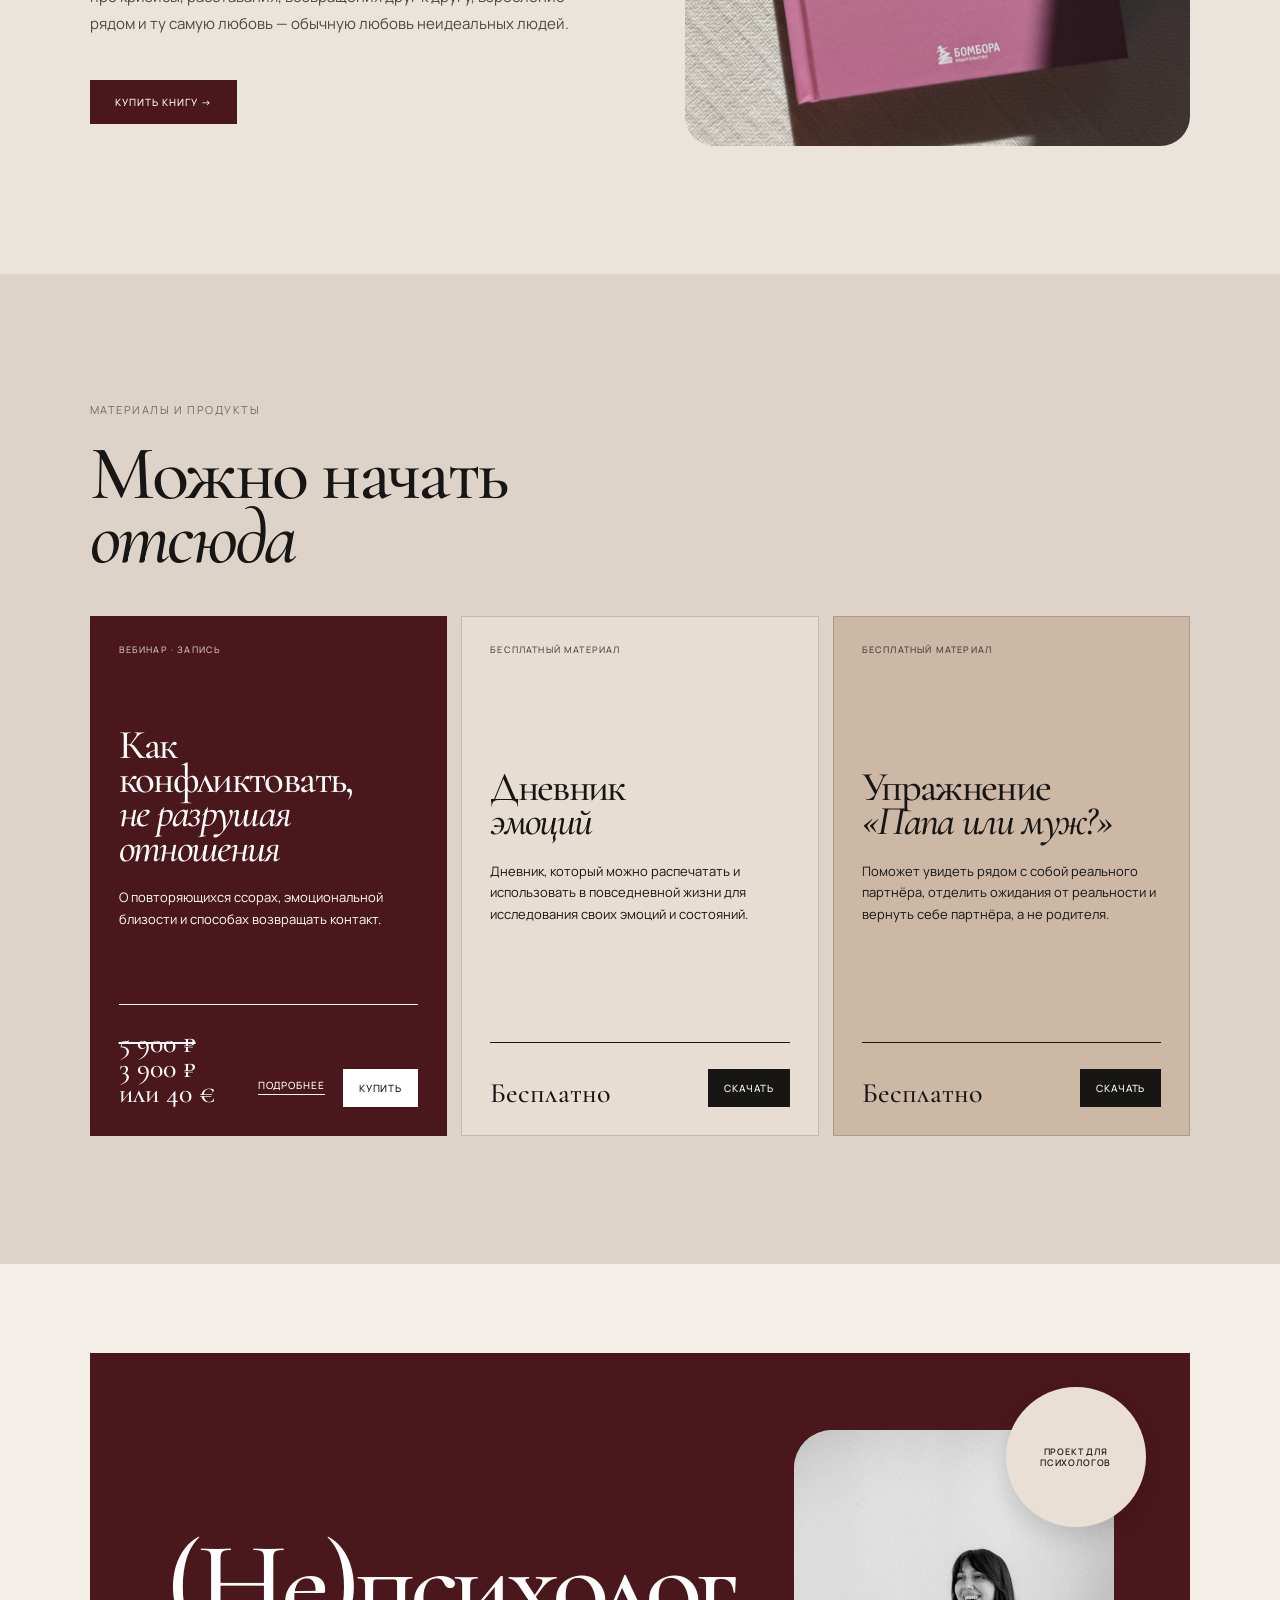
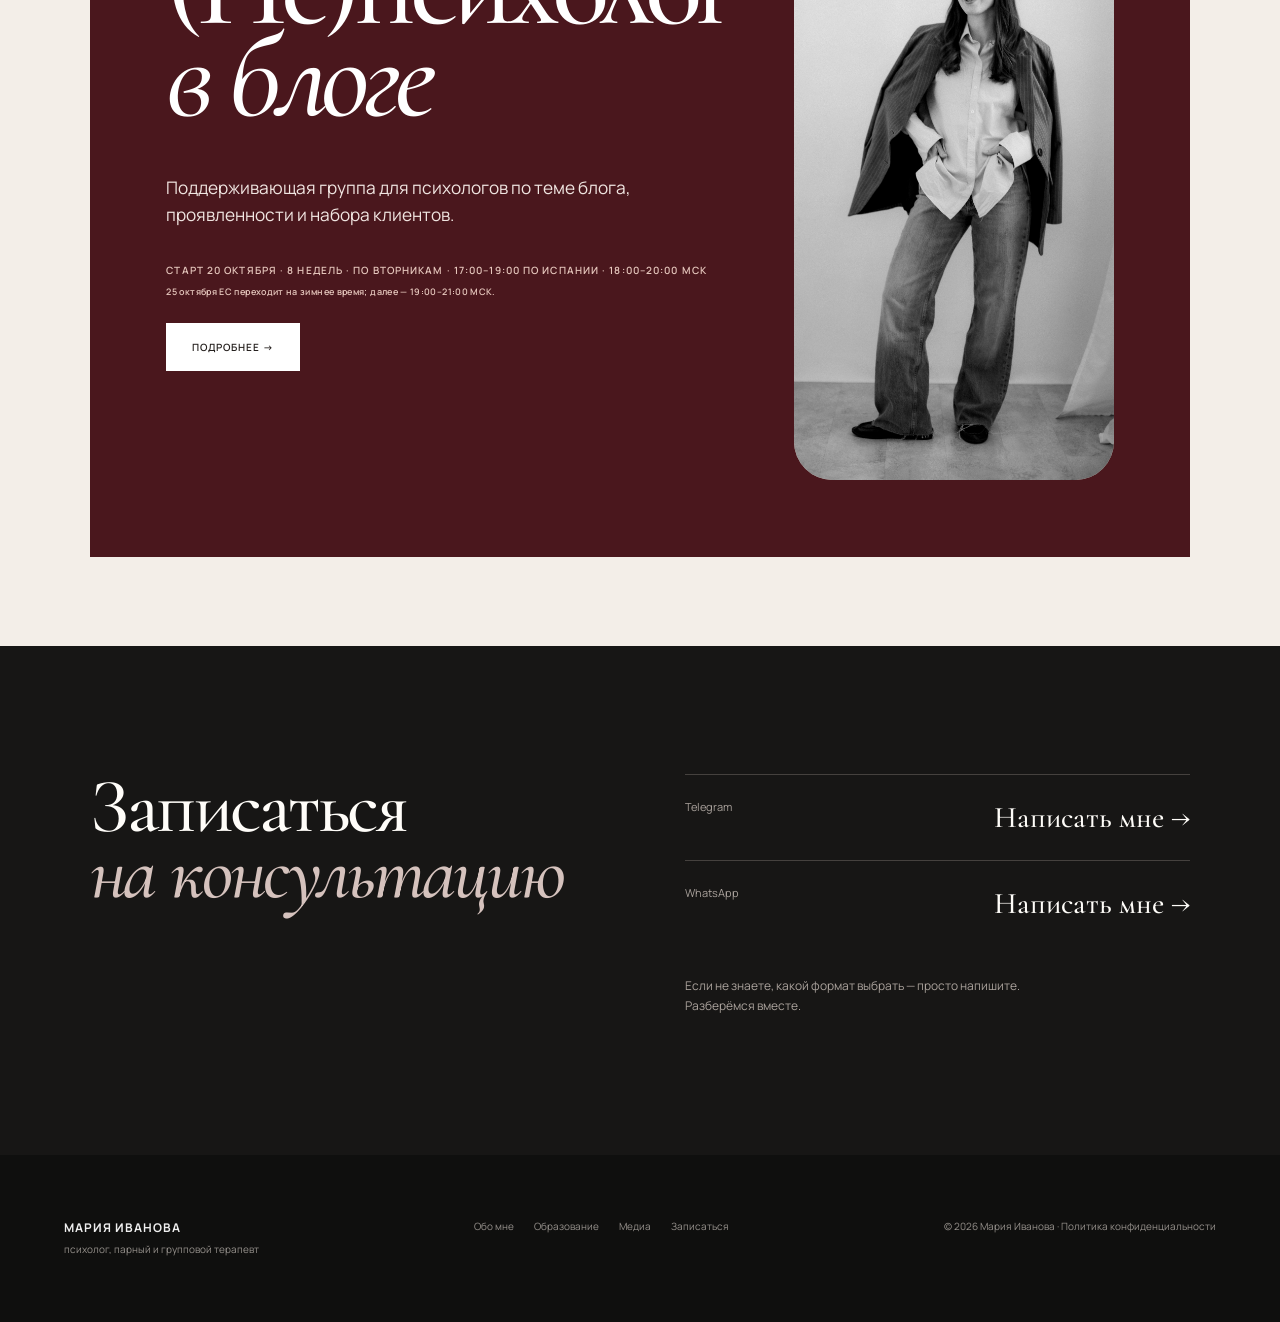
==== commit 36f46ada: "Add final offer block for psychologists group" ====
--- a/index.html
+++ b/index.html
@@ -71,7 +71,7 @@
 .project-visual-v5{min-height:620px;display:flex;align-items:center;justify-content:center;text-align:center;font:500 clamp(64px,7vw,112px)/.75 "Cormorant Garamond",serif;letter-spacing:-.04em}.project-visual-v5 em{font-style:italic}.project-visual-v5.project-photo{overflow:hidden;background:#d7b9b0}.project-visual-v5.project-photo img{display:block;width:100%;height:100%;min-height:620px;object-fit:cover}.podcast-visual img{object-position:center 34%}.book-visual{border-radius:30px}.book-visual img{object-position:center center}.podcast-visual{background:#4a171d;color:#fff}.book-v5{background:#ebe4dc}.book-visual{background:#d7b9b0;color:#171615}.big-button-v5{display:inline-flex;width:max-content;margin-top:28px;padding:17px 25px;background:#171615;color:#fff;font:500 10px/1 Manrope,sans-serif;letter-spacing:.1em;text-transform:uppercase;text-decoration:none}.book-v5 .big-button-v5{background:#4a171d}
 .materials-section-v5{padding:10vw 7vw;background:#ddd3c9}.material-list-v5{border-top:1px solid #171615}.material-row-v5{display:grid;grid-template-columns:55px 1.25fr 1.7fr 145px;gap:28px;align-items:center;border-bottom:1px solid #171615;padding:28px 0}.material-row-v5>span{font:10px/1 Manrope,sans-serif;color:var(--muted)}.material-row-v5 h3{font:500 34px/.9 "Cormorant Garamond",serif;margin:0}.material-row-v5 p{font:12px/1.55 Manrope,sans-serif;color:#5d554f;margin:0}.material-row-v5 a{font:500 10px/1 Manrope,sans-serif;letter-spacing:.09em;text-transform:uppercase;text-align:right}
 .for-psychologists-v5{padding:7vw;background:var(--cream);display:block;visibility:visible;opacity:1}.psych-card-v5{position:relative;overflow:hidden;background:#4a171d;color:#fff;padding:45px 5vw 35px;min-height:650px}.eyebrow-v5{font:500 9px/1 Manrope,sans-serif;letter-spacing:.13em;text-transform:uppercase;color:#d9c8c6}.psych-card-v5 h2{font:500 clamp(78px,10vw,155px)/.74 "Cormorant Garamond",serif;letter-spacing:-.055em;margin:90px 0 45px}.psych-card-v5>p{font:15px/1.6 Manrope,sans-serif;max-width:650px;color:#eadfdb}.psych-grid-v5{display:grid;grid-template-columns:repeat(3,1fr);gap:22px;margin-top:62px}.psych-grid-v5 div{border-top:1px solid #765257;padding-top:14px;font:12px/1.5 Manrope,sans-serif}.psych-sticker-v5{position:absolute;right:5vw;top:38px;width:125px;height:125px;border-radius:50%;background:#e7d9cb;color:#171615;display:flex;align-items:center;justify-content:center;text-align:center;font:500 9px/1.3 Manrope,sans-serif;text-transform:uppercase}.psych-footer-v5{display:flex;justify-content:space-between;align-items:center;border-top:1px solid #765257;margin-top:55px;padding-top:18px;font:10px/1.4 Manrope,sans-serif}.psych-footer-v5 a{text-decoration:underline;text-transform:uppercase;letter-spacing:.08em;color:#fff}
-.psych-card-v5{display:grid;grid-template-columns:minmax(0,1.55fr) minmax(320px,.8fr);gap:clamp(38px,6vw,110px);align-items:center;min-height:650px;padding:clamp(48px,6vw,104px);border-radius:0}.psych-home-copy{align-self:center}.psych-card-v5 h2{margin:0 0 clamp(36px,4vw,62px);font-size:clamp(74px,9.3vw,142px);line-height:.78;color:#fff}.psych-home-copy>p{max-width:610px;margin:0 0 34px;font:400 clamp(17px,1.35vw,22px)/1.55 Manrope,sans-serif;color:#f0e5e1}.psych-home-meta{display:block;margin-bottom:25px;font:600 10px/1.45 Manrope,sans-serif;letter-spacing:.11em;text-transform:uppercase;color:#e5c6bc}.psych-home-button{display:inline-flex;padding:19px 26px;background:#fff;color:#241f1d;font:600 10px/1 Manrope,sans-serif;letter-spacing:.1em;text-decoration:none;text-transform:uppercase;transition:transform .2s ease,background .2s ease}.psych-home-button:hover{transform:translateY(-3px);background:#ead8d1}.psych-home-visual{position:relative;justify-self:end;width:min(100%,510px);height:min(72vw,650px);min-height:510px;overflow:hidden;border-radius:clamp(26px,3vw,48px);background:#c9b8b1}.psych-home-visual img{display:block;width:100%;height:100%;object-fit:cover;object-position:center top}.psych-home-note{position:absolute;left:clamp(20px,3vw,40px);right:clamp(20px,3vw,40px);bottom:clamp(20px,3vw,40px);display:grid;gap:4px;padding:22px 25px;border-radius:14px;background:rgba(255,255,255,.93);color:#231f20;box-shadow:0 12px 35px rgba(0,0,0,.14)}.psych-home-note span,.psych-home-note small{font:600 9px/1.3 Manrope,sans-serif;letter-spacing:.1em;text-transform:uppercase}.psych-home-note strong{font:500 clamp(30px,3.2vw,48px)/.9 "Cormorant Garamond",Georgia,serif;letter-spacing:-.03em}
+.psych-card-v5{display:grid;grid-template-columns:minmax(0,1.55fr) minmax(320px,.8fr);gap:clamp(38px,6vw,110px);align-items:center;min-height:650px;padding:clamp(48px,6vw,104px);border-radius:0}.psych-home-copy{align-self:center}.psych-card-v5 h2{margin:0 0 clamp(36px,4vw,62px);font-size:clamp(74px,9.3vw,142px);line-height:.78;color:#fff}.psych-home-copy>p{max-width:610px;margin:0 0 34px;font:400 clamp(17px,1.35vw,22px)/1.55 Manrope,sans-serif;color:#f0e5e1}.psych-home-meta{display:block;margin-bottom:25px;font:600 10px/1.45 Manrope,sans-serif;letter-spacing:.11em;text-transform:uppercase;color:#e5c6bc}.psych-home-meta small{display:block;margin-top:8px;font-size:9px;line-height:1.45;letter-spacing:.04em;text-transform:none}.psych-home-button{display:inline-flex;padding:19px 26px;background:#fff;color:#241f1d;font:600 10px/1 Manrope,sans-serif;letter-spacing:.1em;text-decoration:none;text-transform:uppercase;transition:transform .2s ease,background .2s ease}.psych-home-button:hover{transform:translateY(-3px);background:#ead8d1}.psych-home-visual{position:relative;justify-self:end;width:min(100%,510px);height:min(72vw,650px);min-height:510px;overflow:hidden;border-radius:clamp(26px,3vw,48px);background:#c9b8b1}.psych-home-visual img{display:block;width:100%;height:100%;object-fit:cover;object-position:center top}.psych-home-note{position:absolute;left:clamp(20px,3vw,40px);right:clamp(20px,3vw,40px);bottom:clamp(20px,3vw,40px);display:grid;gap:4px;padding:22px 25px;border-radius:14px;background:rgba(255,255,255,.93);color:#231f20;box-shadow:0 12px 35px rgba(0,0,0,.14)}.psych-home-note span,.psych-home-note small{font:600 9px/1.3 Manrope,sans-serif;letter-spacing:.1em;text-transform:uppercase}.psych-home-note strong{font:500 clamp(30px,3.2vw,48px)/.9 "Cormorant Garamond",Georgia,serif;letter-spacing:-.03em}
 .psych-home-note{display:none}.psych-card-v5::after{content:"проект для\A психологов";position:absolute;top:34px;right:clamp(28px,3.5vw,72px);z-index:2;display:flex;width:112px;height:112px;padding:14px;align-items:center;justify-content:center;border-radius:50%;background:#eadfd5;color:#241f1d;font:600 9px/1.25 Manrope,sans-serif;letter-spacing:.09em;text-align:center;text-transform:uppercase;white-space:pre-line;box-shadow:0 10px 24px rgba(0,0,0,.12)}
 @media(max-width:800px){.media-top-v5,.section-top-v5{display:block}.media-top-v5 .section-note,.section-top-v5 .section-note{margin-top:25px}.media-grid-v5{grid-template-columns:1fr}.project-section-v5{display:block}.project-visual-v5{min-height:420px;margin-bottom:45px}.project-visual-v5.project-photo img{min-height:420px}.material-row-v5{grid-template-columns:35px 1fr}.material-row-v5 p,.material-row-v5 a{grid-column:2}.material-row-v5 a{text-align:left}.psych-card-v5{grid-template-columns:1fr;gap:46px;min-height:0;padding:48px 7vw}.psych-card-v5 h2{font-size:clamp(68px,18vw,110px);margin:0 0 34px}.psych-home-visual{justify-self:stretch;width:100%;min-height:480px;height:120vw;max-height:620px;border-radius:28px}.psych-home-copy>p{font-size:17px}.psych-grid-v5{grid-template-columns:1fr}.psych-sticker-v5{width:90px;height:90px;right:25px;top:25px}}
 </style>
@@ -152,7 +152,7 @@
     <div class="psych-home-copy">
       <h2>(Не)психолог<br><em>в блоге</em></h2>
       <p>Поддерживающая группа для психологов по теме блога, проявленности и набора клиентов.</p>
-      <span class="psych-home-meta">Старт 23 октября · 8 недель · по пятницам · 11:00–13:00 МСК</span>
+      <span class="psych-home-meta">Старт 20 октября · 8 недель · по вторникам · 17:00–19:00 по Испании · 18:00–20:00 МСК<small>25 октября ЕС переходит на зимнее время; далее — 19:00–21:00 МСК.</small></span>
       <a class="psych-home-button" href="psychologists.html">Подробнее →</a>
     </div>
     <div class="psych-home-visual">
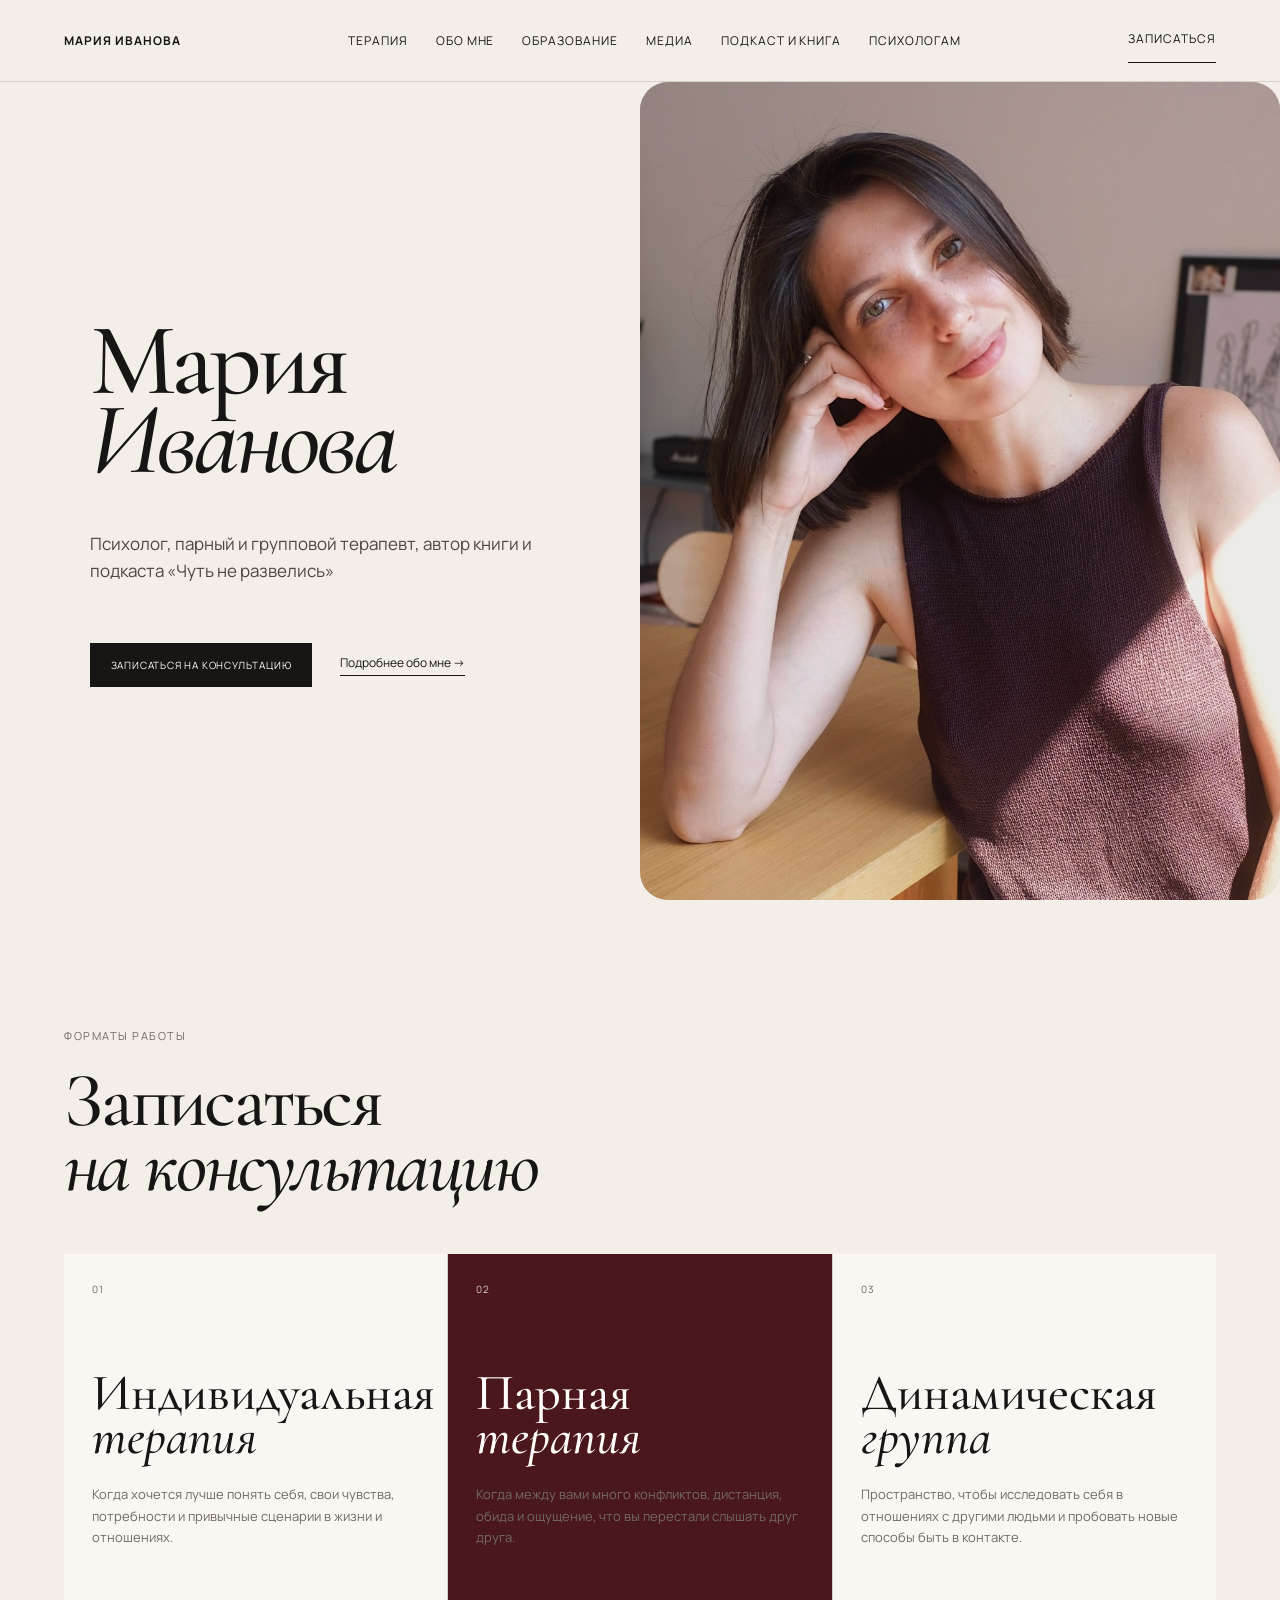
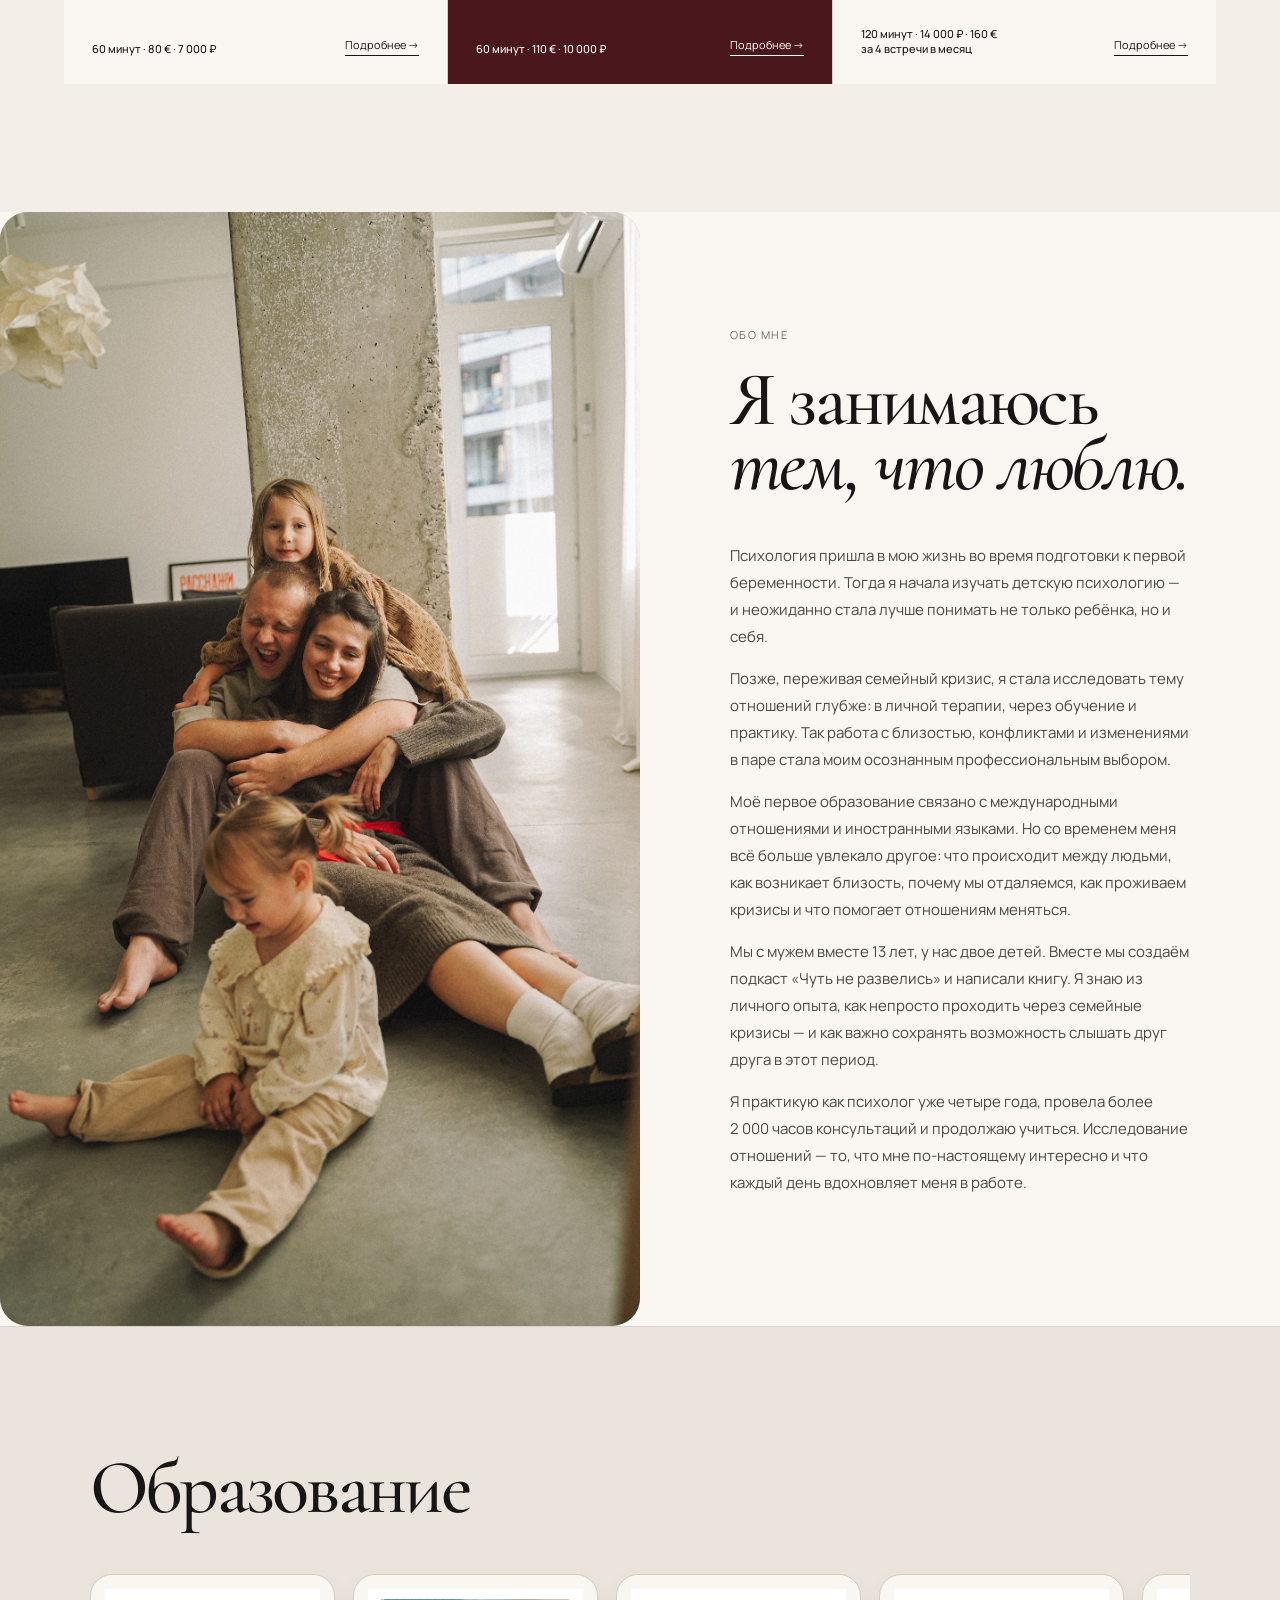
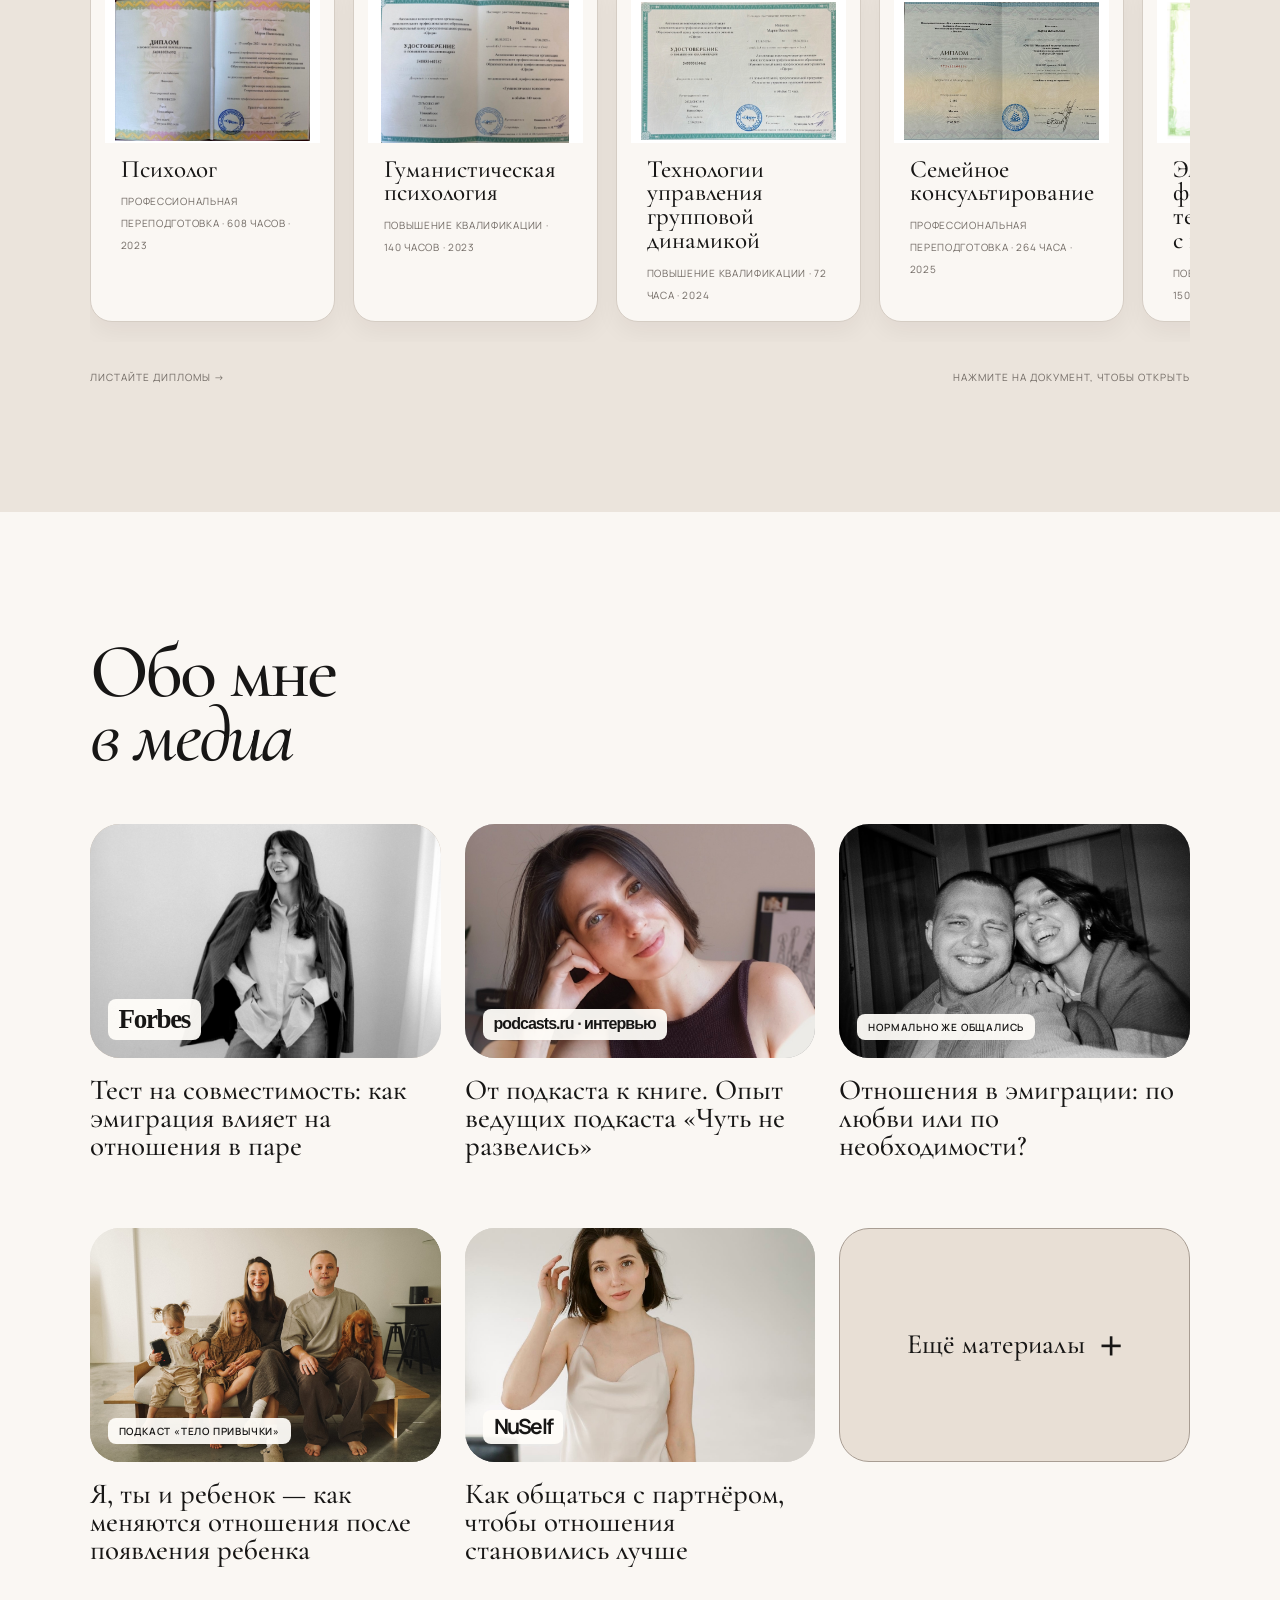
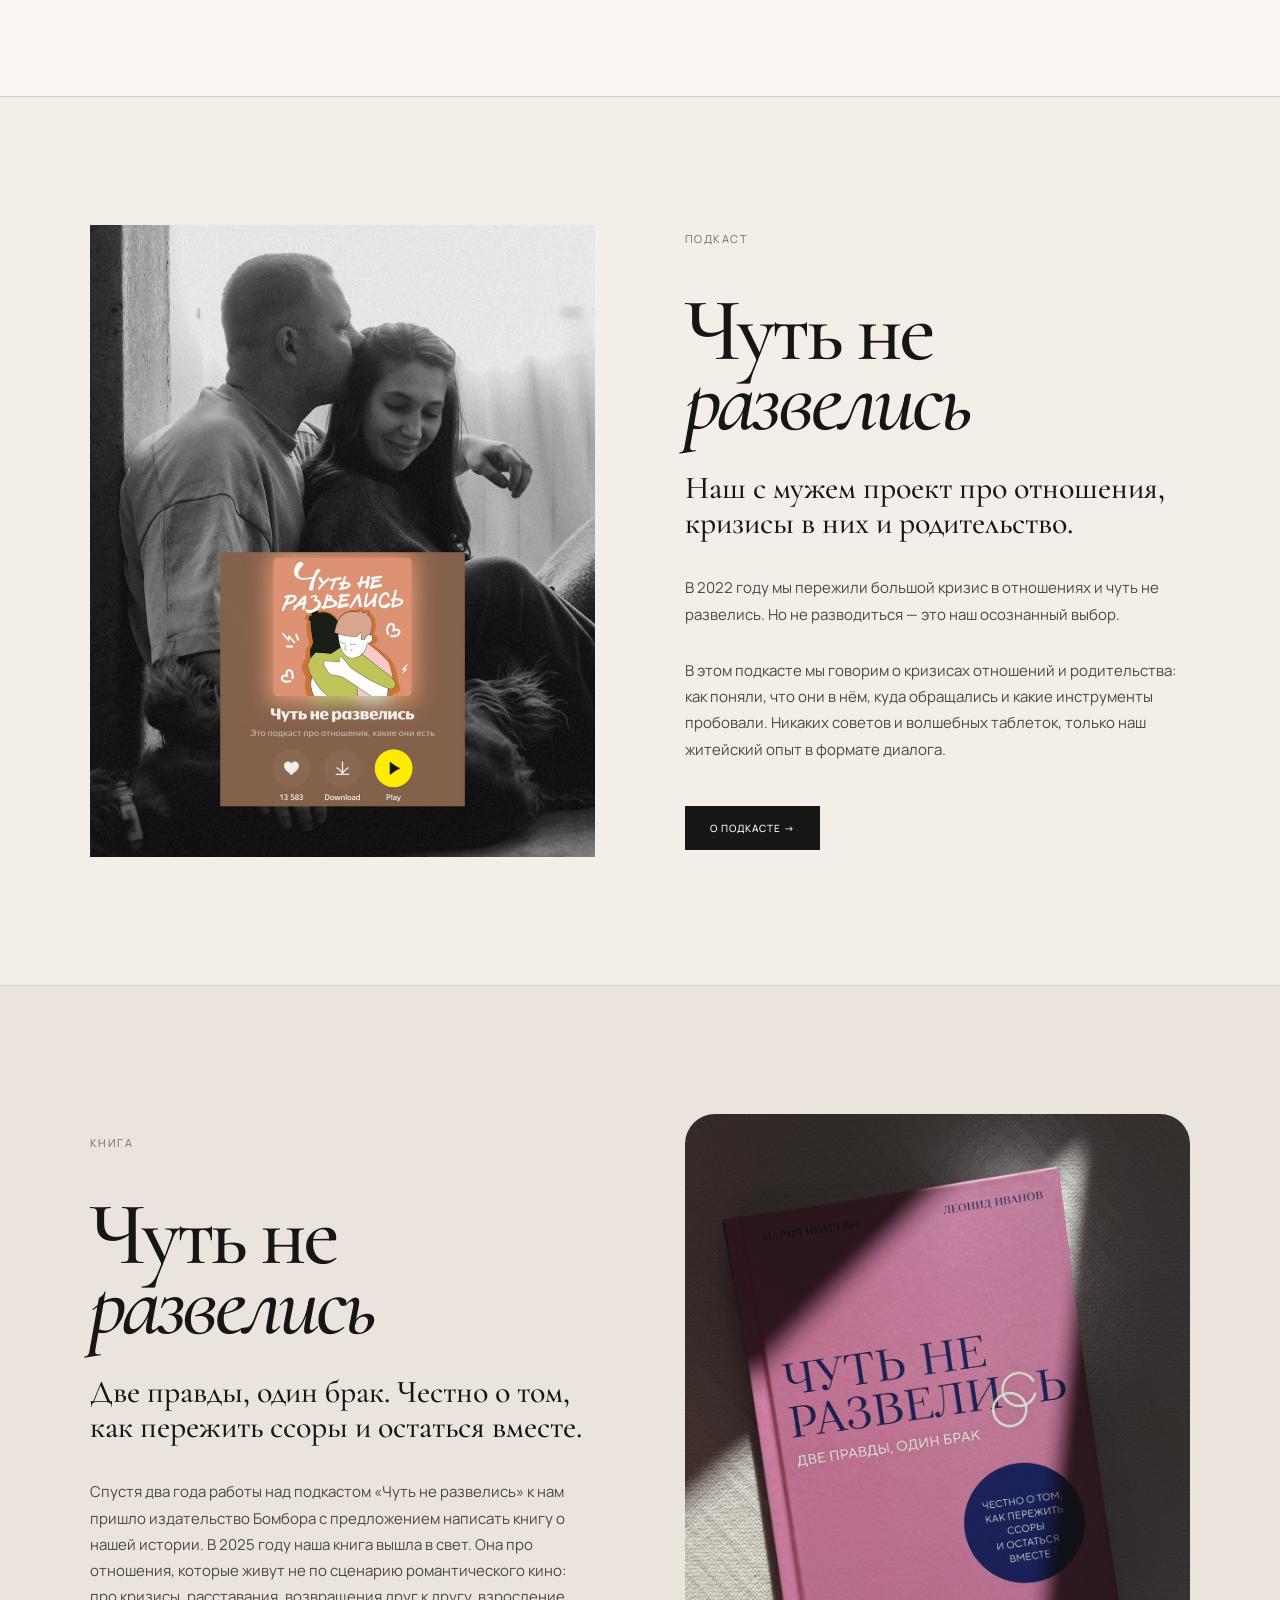
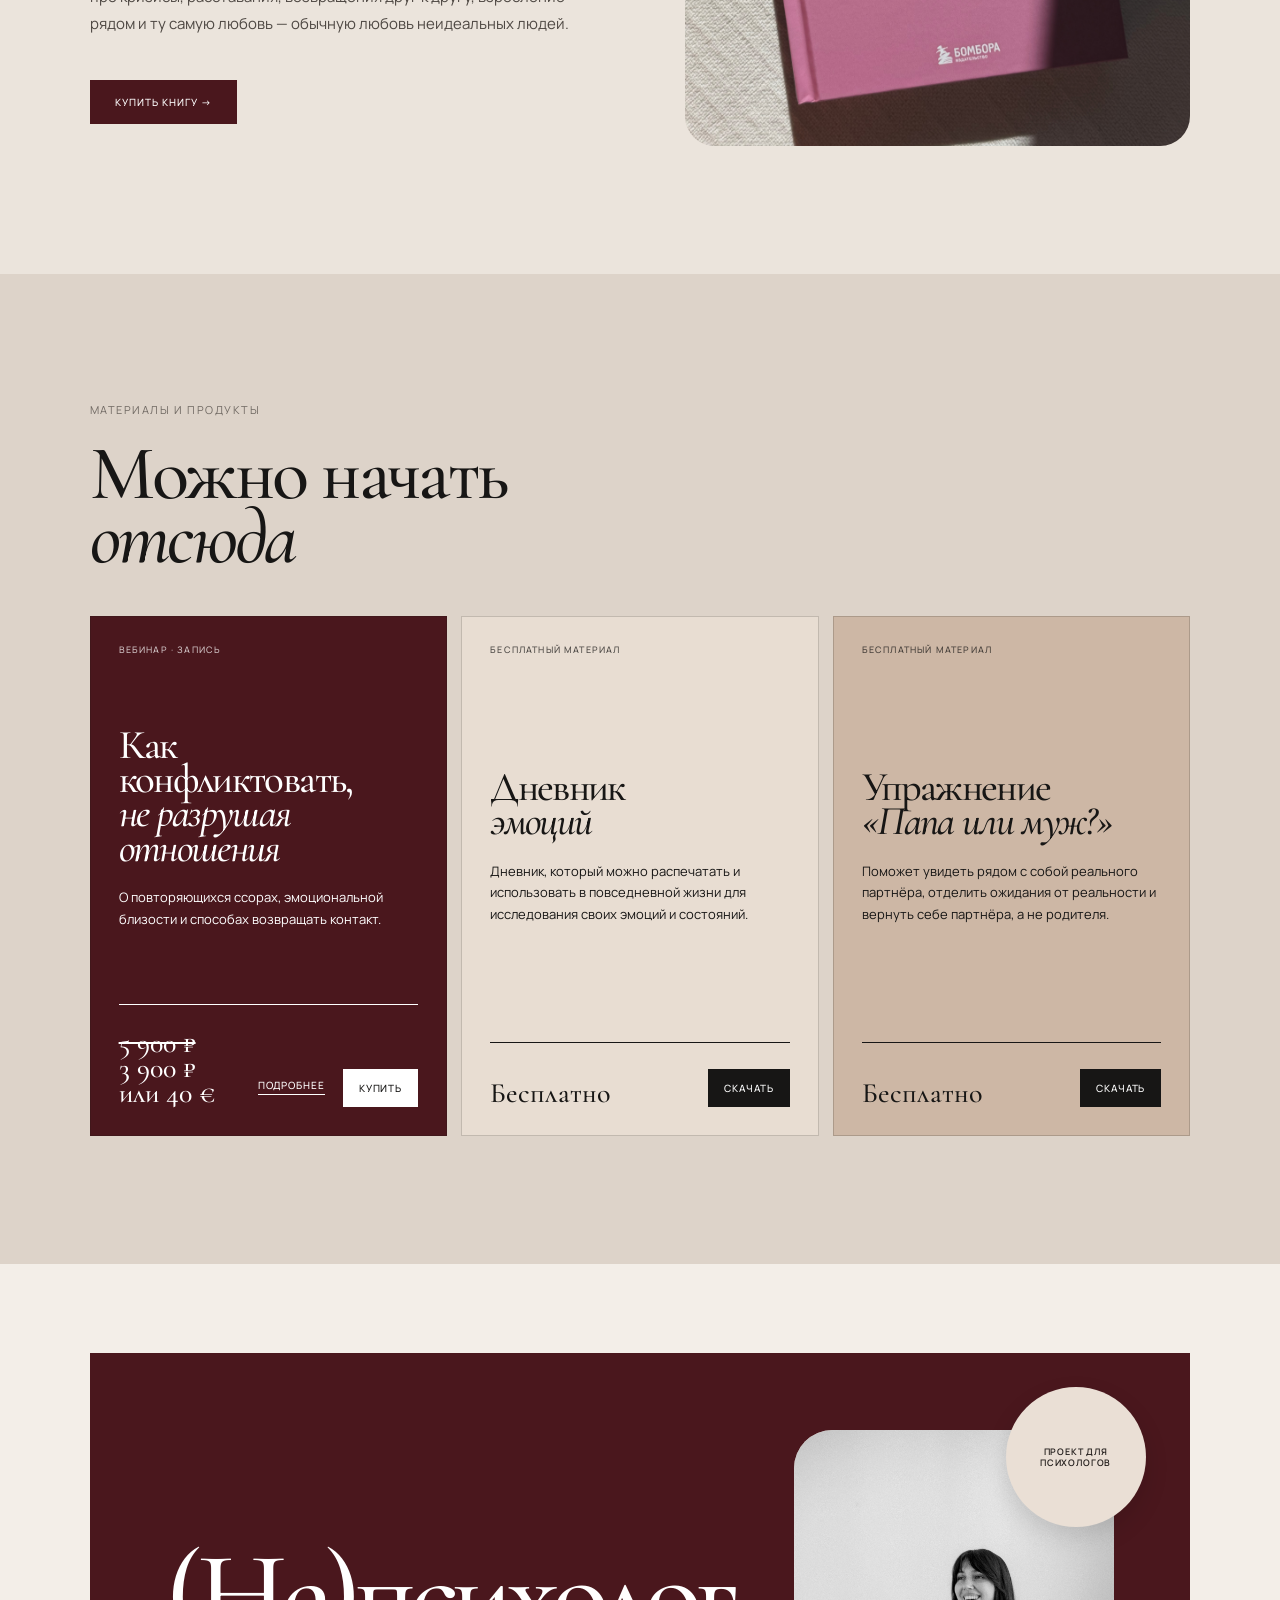
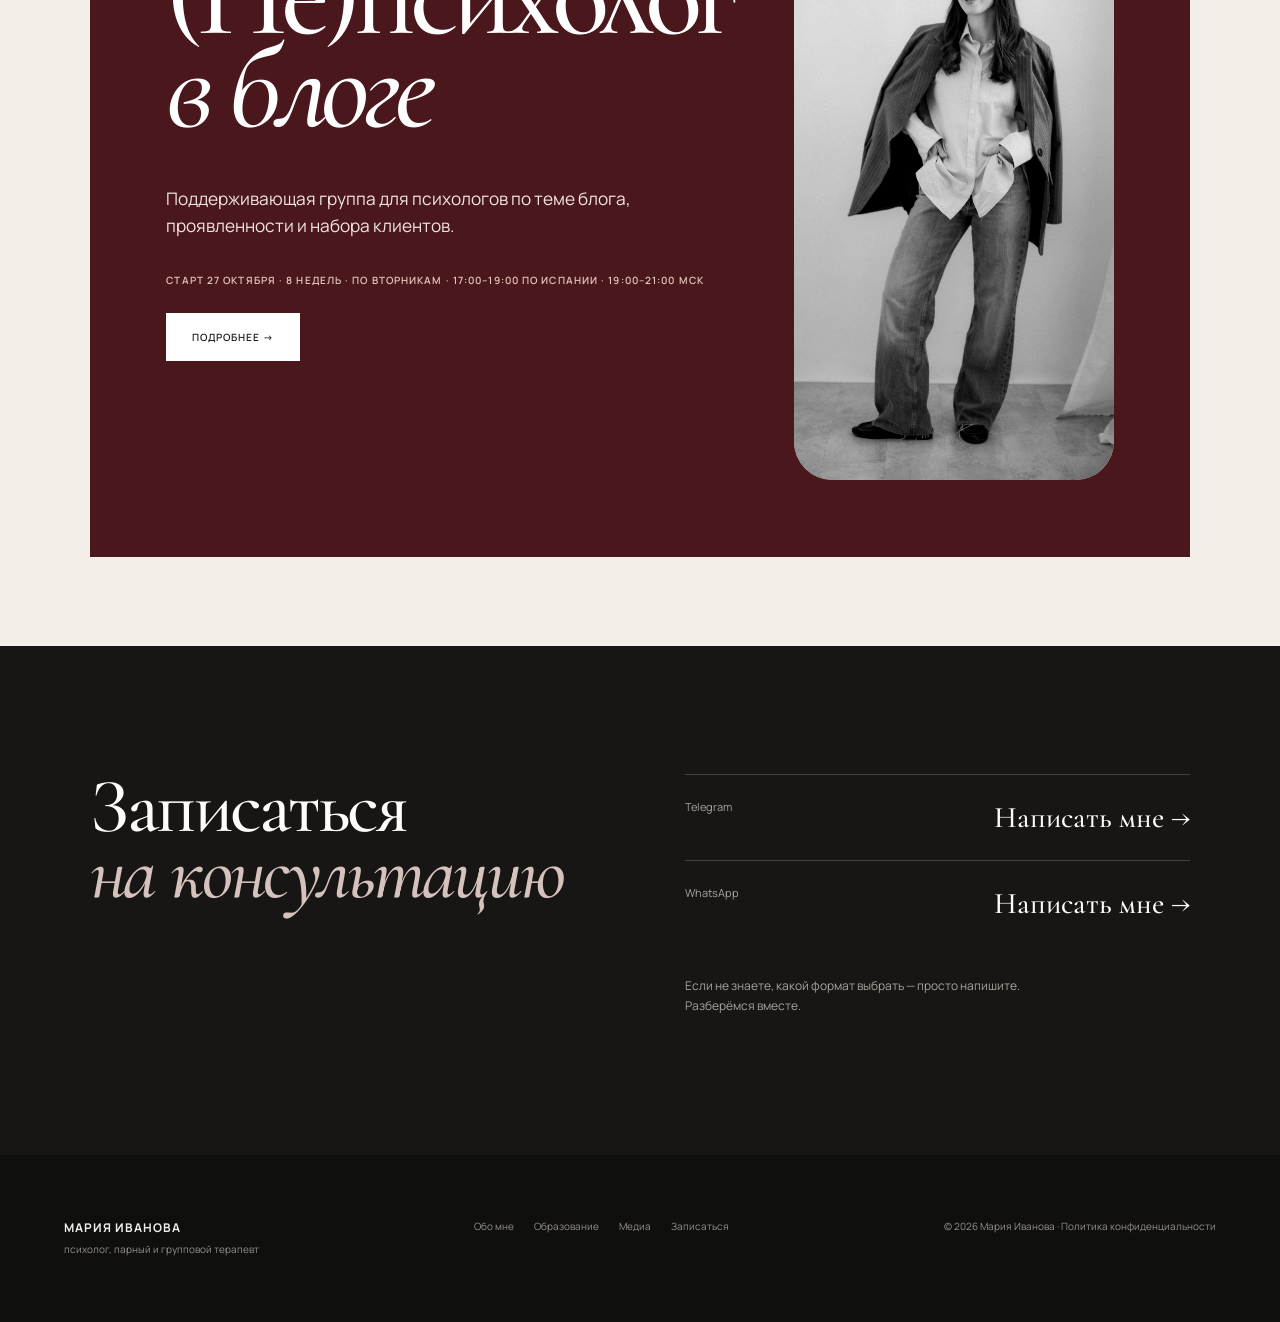
==== commit e35c021e: "Update psychologists group start date" ====
--- a/index.html
+++ b/index.html
@@ -152,7 +152,7 @@
     <div class="psych-home-copy">
       <h2>(Не)психолог<br><em>в блоге</em></h2>
       <p>Поддерживающая группа для психологов по теме блога, проявленности и набора клиентов.</p>
-      <span class="psych-home-meta">Старт 20 октября · 8 недель · по вторникам · 17:00–19:00 по Испании · 18:00–20:00 МСК<small>25 октября ЕС переходит на зимнее время; далее — 19:00–21:00 МСК.</small></span>
+      <span class="psych-home-meta">Старт 27 октября · 8 недель · по вторникам · 17:00–19:00 по Испании · 19:00–21:00 МСК</span>
       <a class="psych-home-button" href="psychologists.html">Подробнее →</a>
     </div>
     <div class="psych-home-visual">
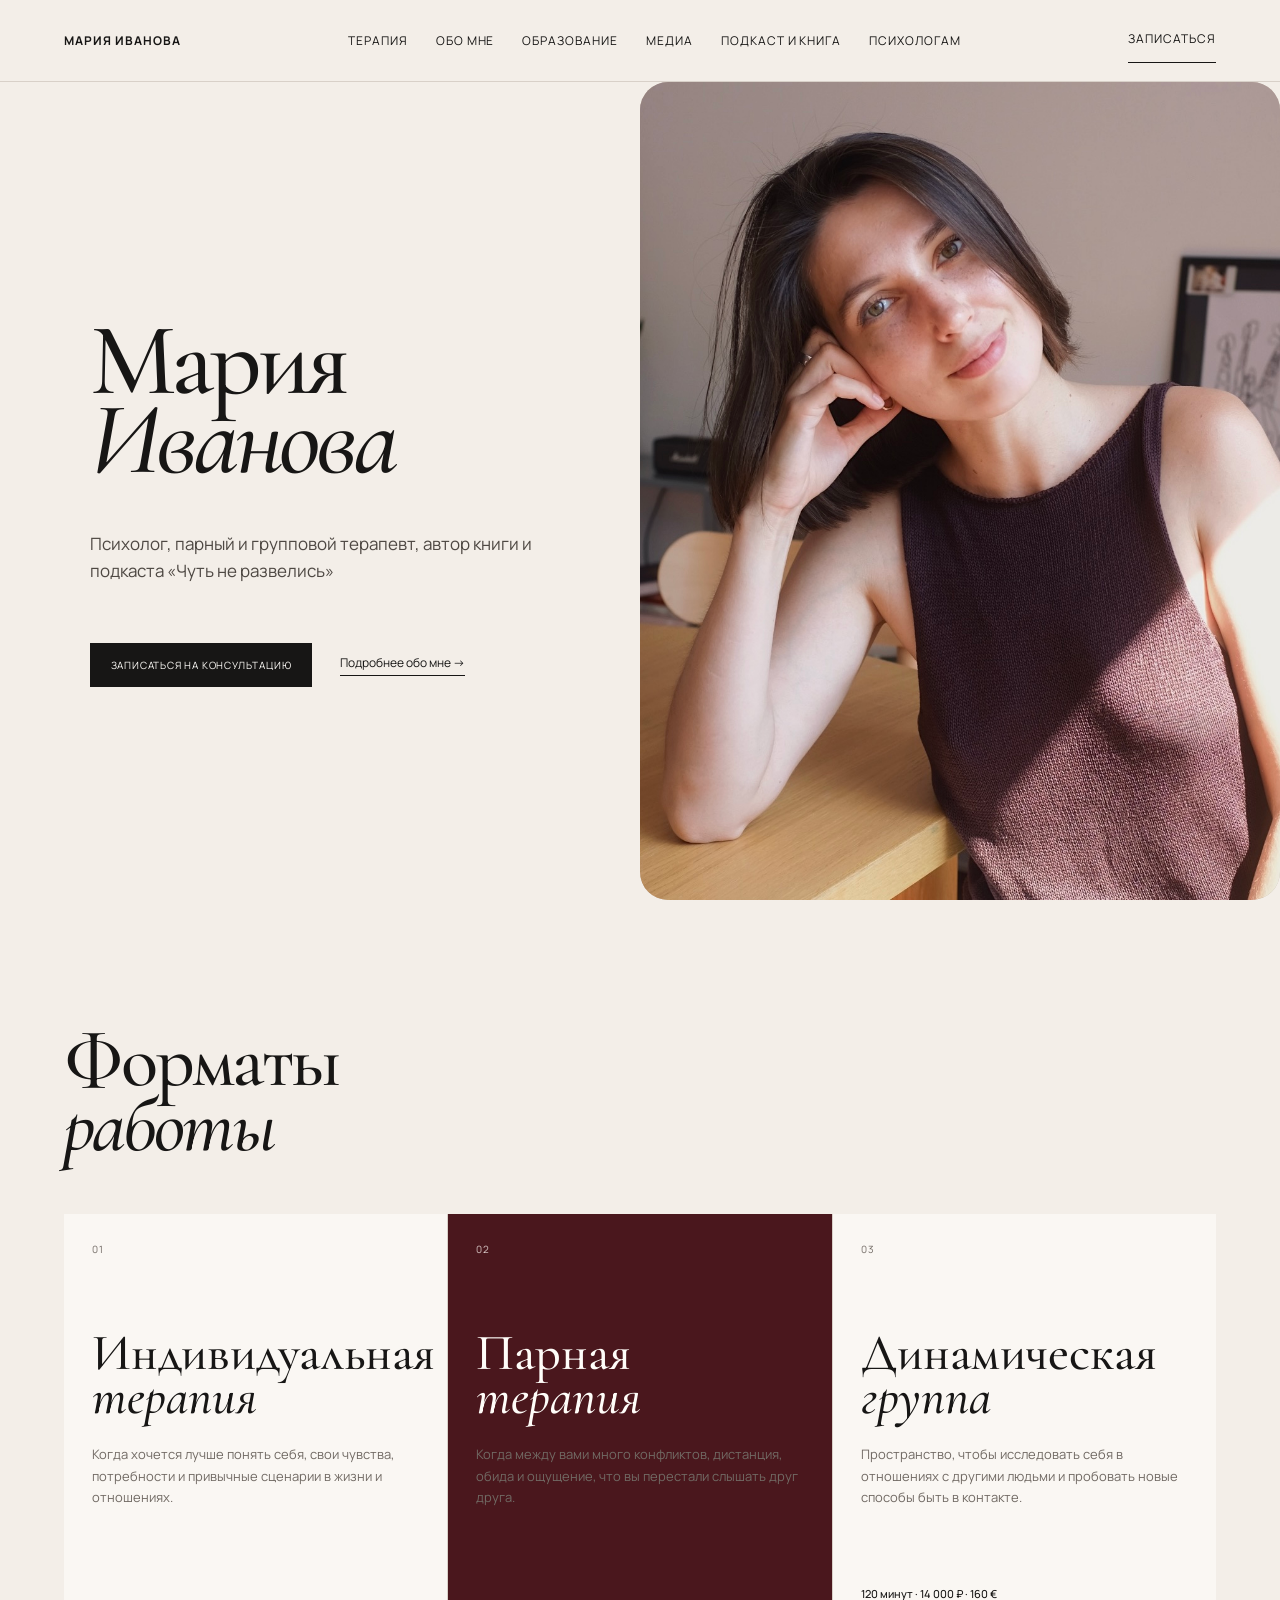
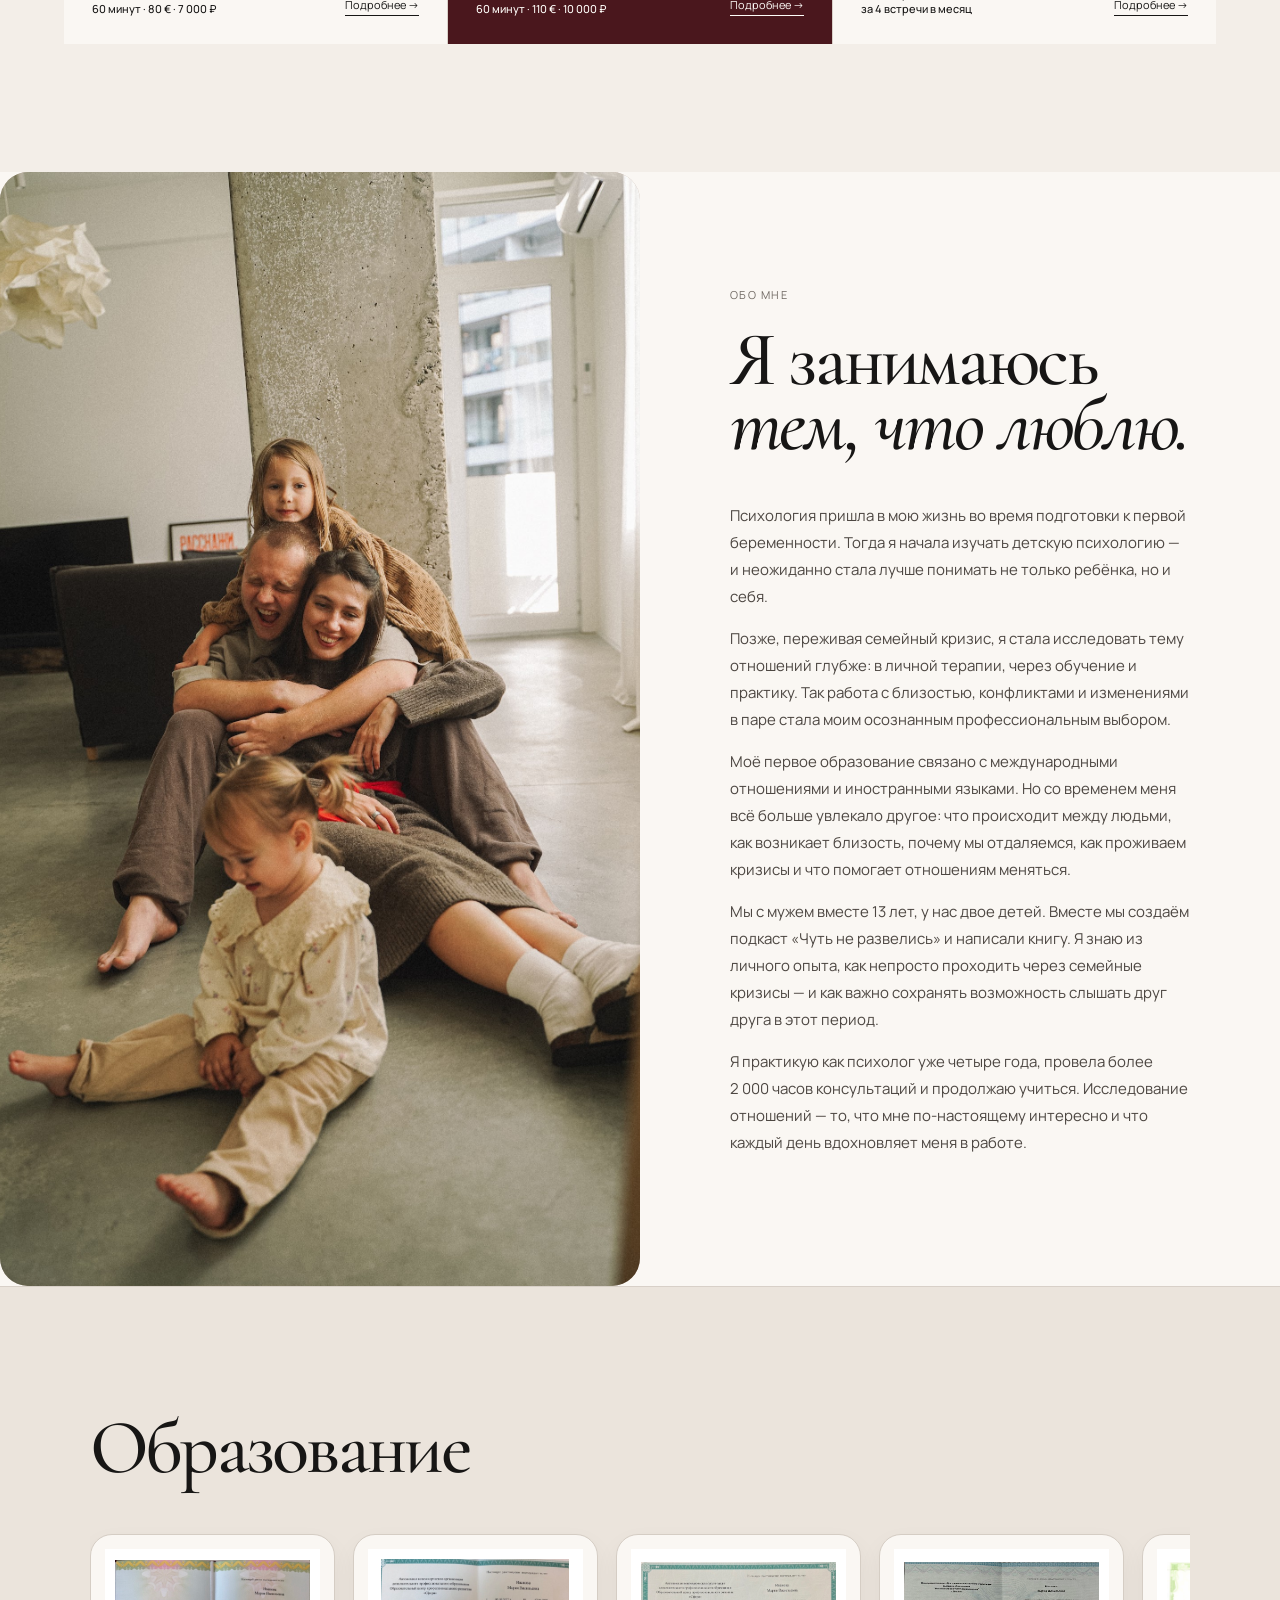
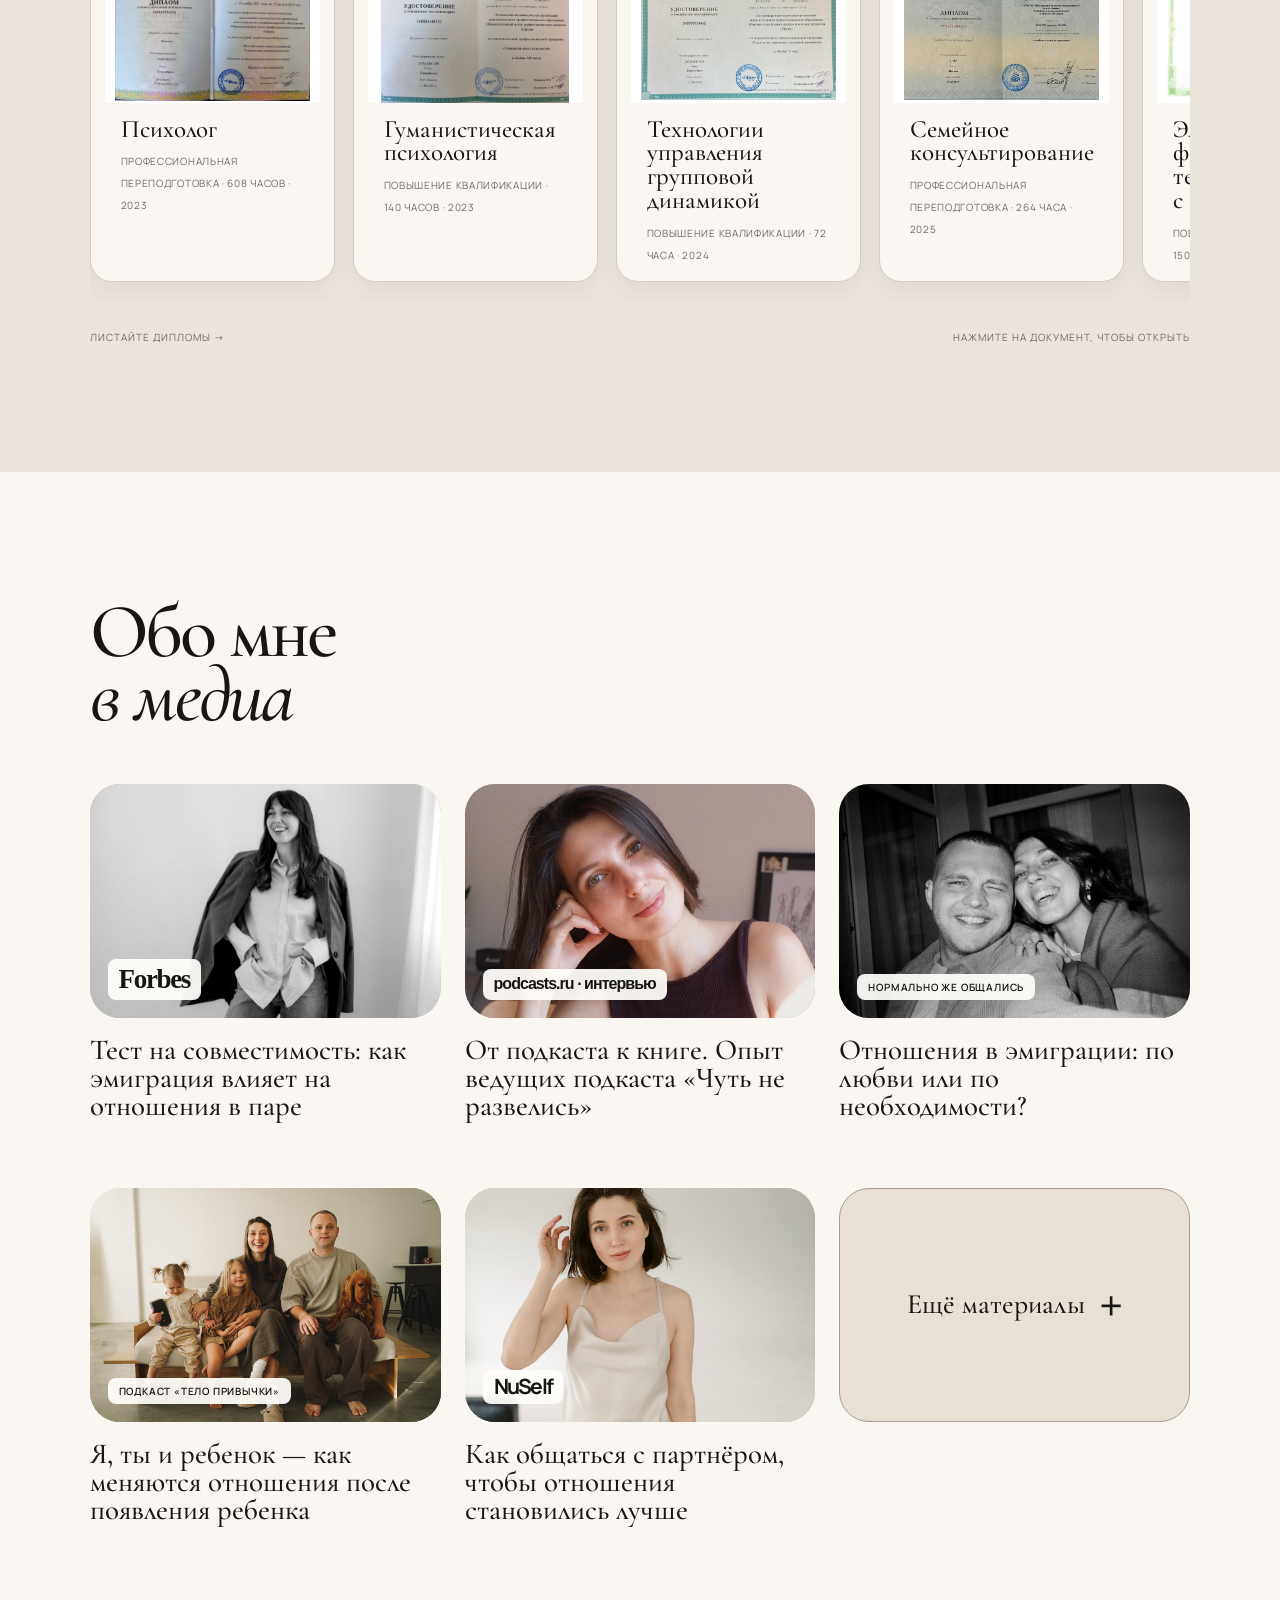
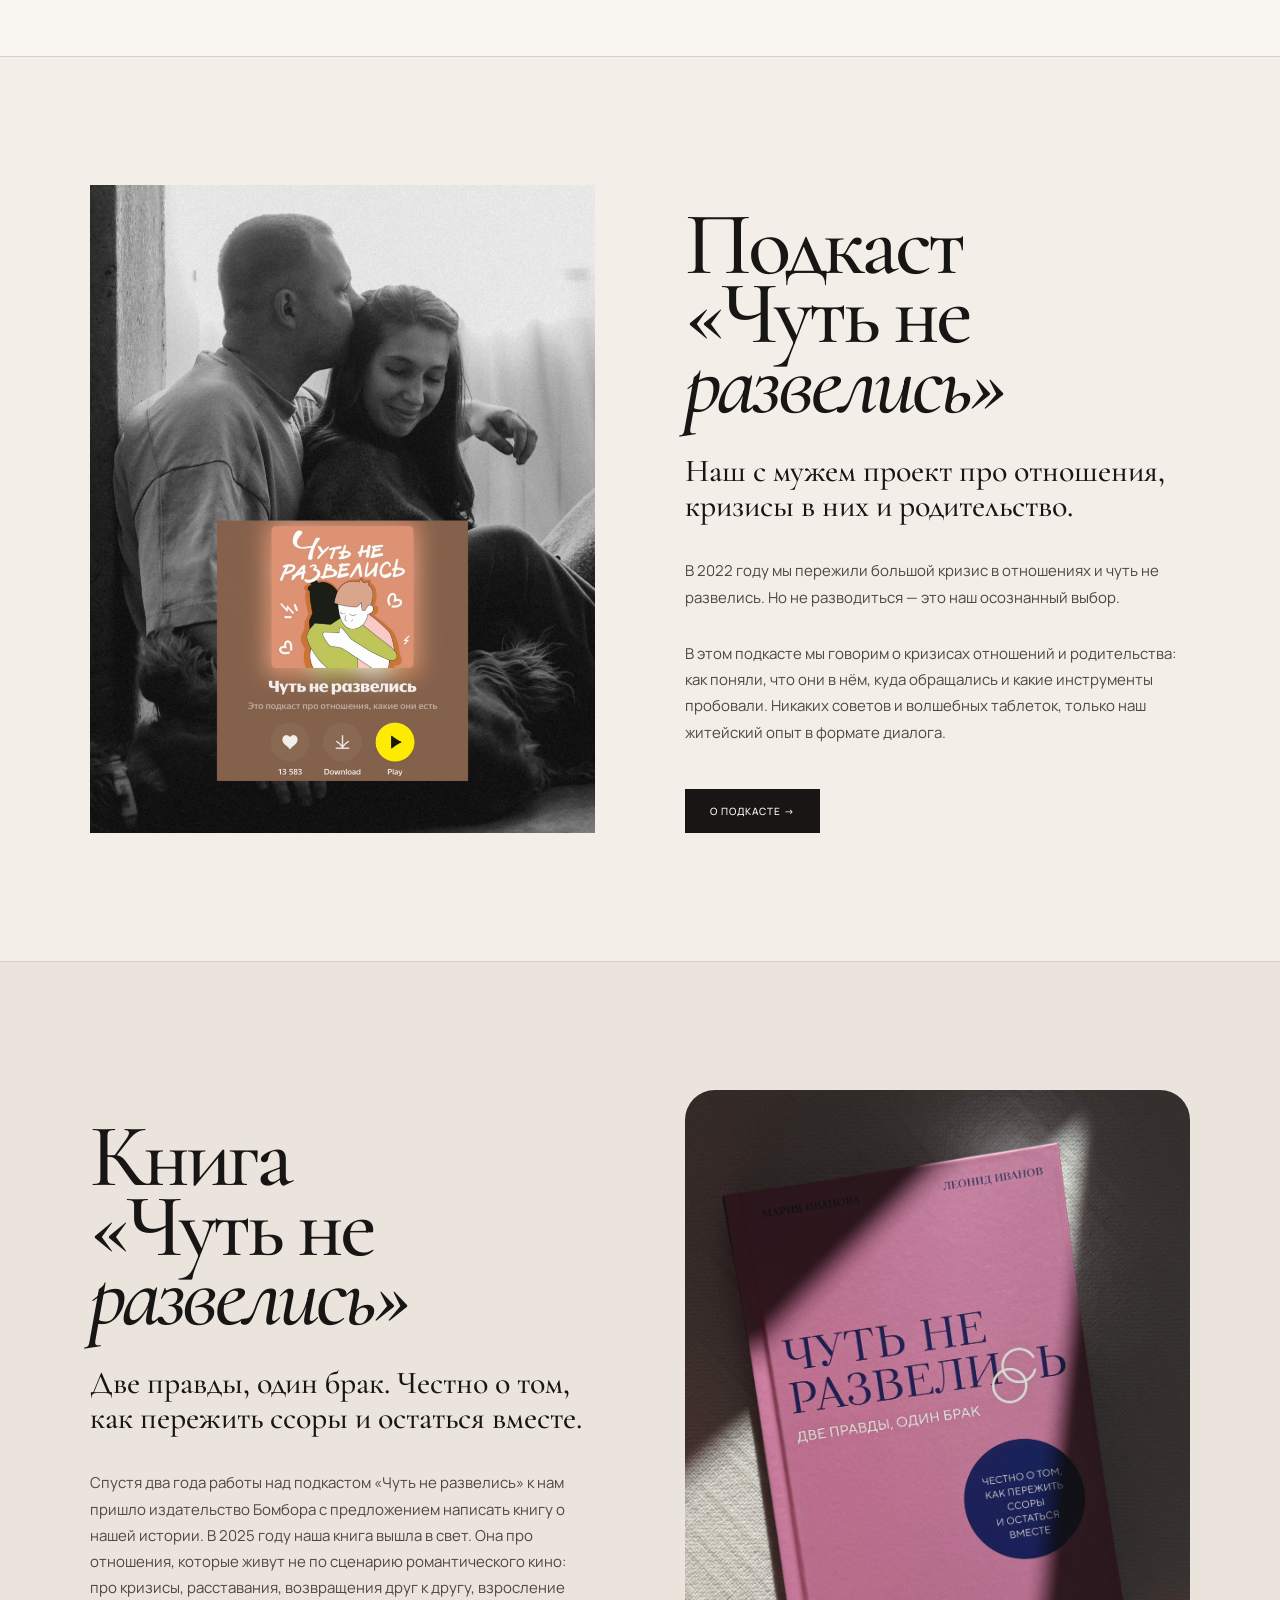
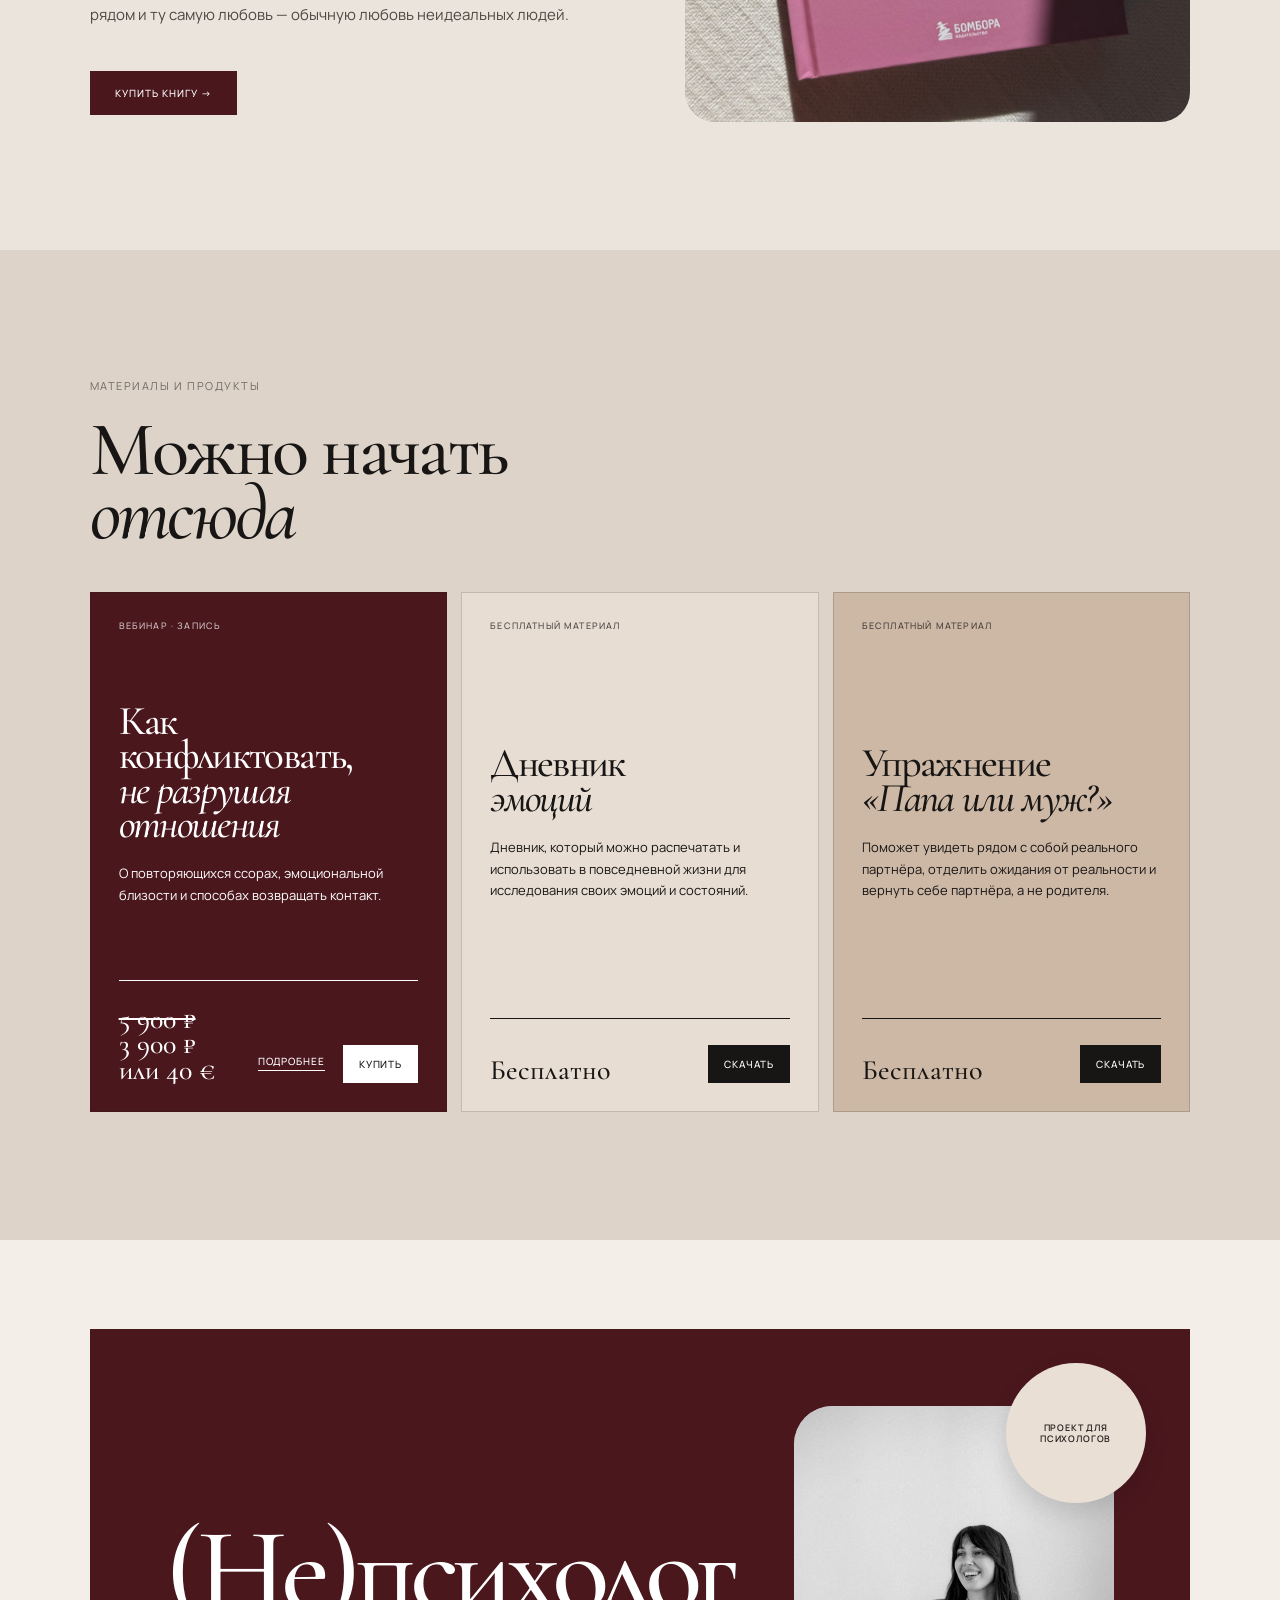
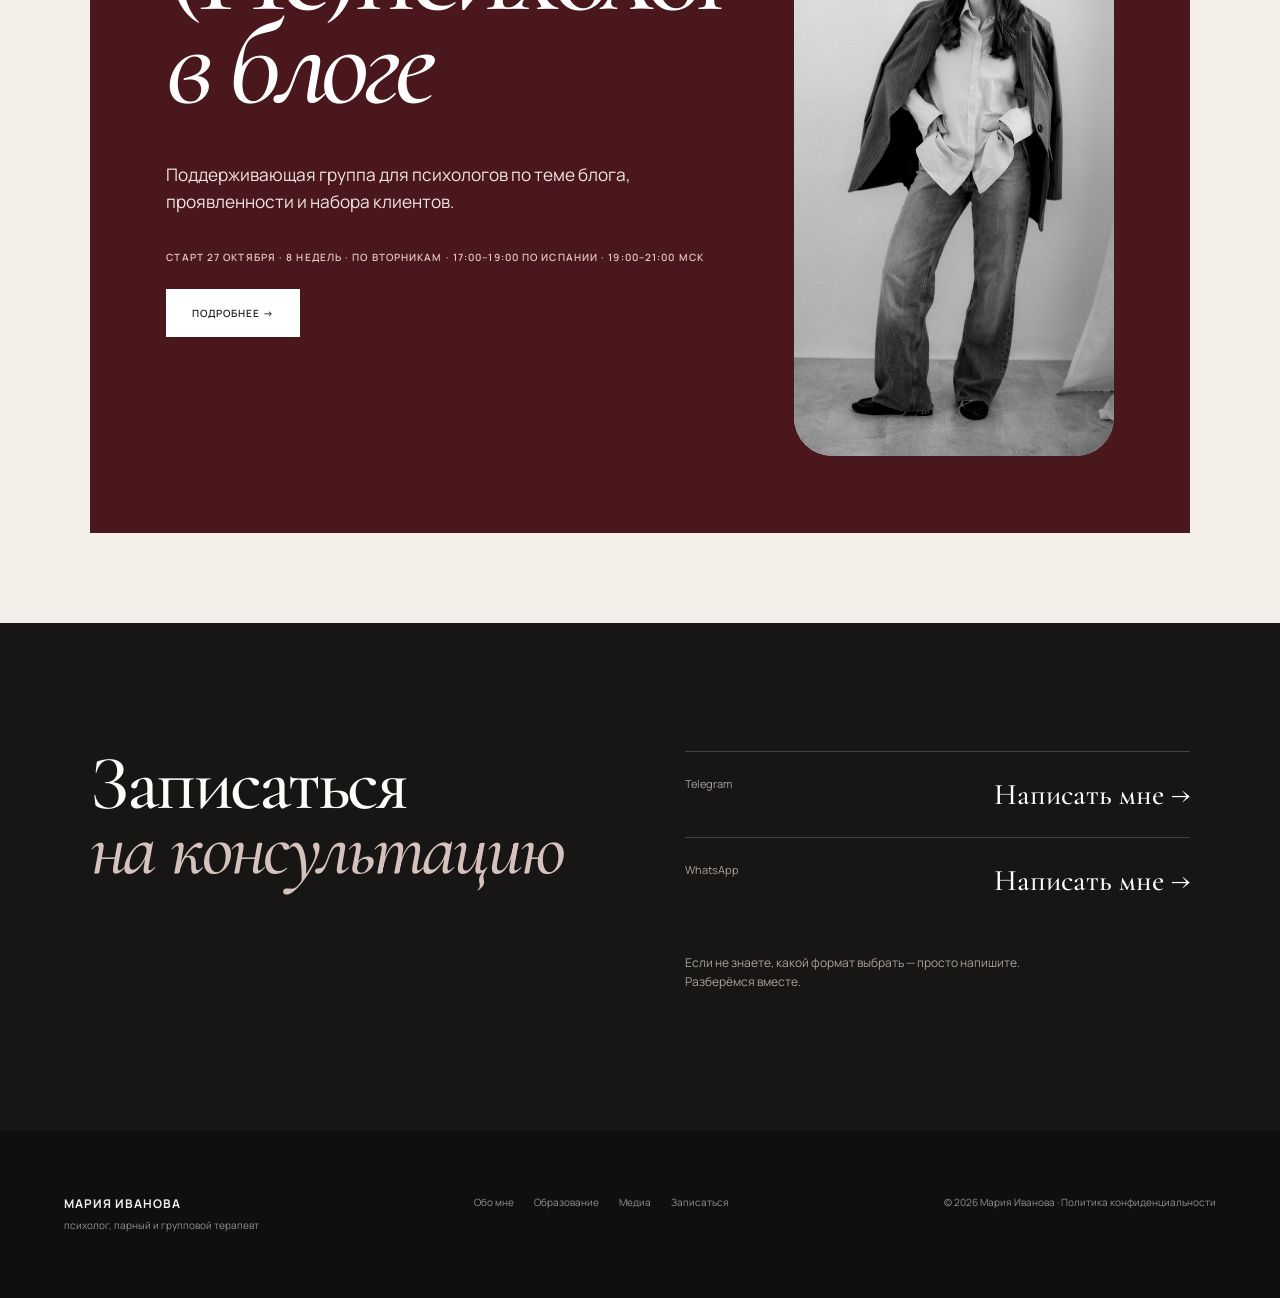
==== commit 8b7fe4bc: "Update homepage section headings" ====
--- a/index.html
+++ b/index.html
@@ -101,7 +101,7 @@
 <header class="header"><a class="brand" href="index.html">МАРИЯ ИВАНОВА</a><nav><a href="#work">Терапия</a><a href="#about">Обо мне</a><a href="#education">Образование</a><a href="#media">Медиа</a><a href="#podcast">Подкаст и книга</a><a href="#psychologists">ПСИХОЛОГАМ</a></nav><a class="header-cta" href="#work">Записаться</a></header>
 <main>
 <section class="hero"><div class="hero-copy"><h1>Мария<br><em>Иванова</em></h1><p class="lead">Психолог, парный и групповой терапевт, автор книги и подкаста «Чуть не развелись»</p><div class="actions"><a class="button button-dark" href="#work">Записаться на консультацию</a><a class="text-link" href="#about">Подробнее обо мне →</a></div></div><div class="hero-photo"><img class="home-hero-image" src="assets/home/maria-hero.jpg" alt="Мария Иванова"></div></section>
-<section id="work" class="section"><div class="section-top"><div><p class="kicker">ФОРМАТЫ РАБОТЫ</p><h2>Записаться<br><em>на консультацию</em></h2></div></div><div class="work-grid"><article class="work-card"><div class="card-number">01</div><h3>Индивидуальная<br><em>терапия</em></h3><p>Когда хочется лучше понять себя, свои чувства, потребности и привычные сценарии в жизни и отношениях.</p><div class="card-bottom"><strong>60 минут · 80 € · 7 000 ₽</strong><a href="individual.html">Подробнее →</a></div></article><article class="work-card work-card-dark"><div class="card-number">02</div><h3>Парная<br><em>терапия</em></h3><p>Когда между вами много конфликтов, дистанция, обида и ощущение, что вы перестали слышать друг друга.</p><div class="card-bottom"><strong>60 минут · 110 € · 10 000 ₽</strong><a href="couples.html">Подробнее →</a></div></article><article class="work-card"><div class="card-number">03</div><h3>Динамическая<br><em>группа</em></h3><p>Пространство, чтобы исследовать себя в отношениях с другими людьми и пробовать новые способы быть в контакте.</p><div class="card-bottom"><strong>120 минут · 14 000 ₽ · 160 €<br>за 4 встречи в месяц</strong><a href="group.html">Подробнее →</a></div></article></div></section>
+<section id="work" class="section"><div class="section-top"><div><h2>Форматы<br><em>работы</em></h2></div></div><div class="work-grid"><article class="work-card"><div class="card-number">01</div><h3>Индивидуальная<br><em>терапия</em></h3><p>Когда хочется лучше понять себя, свои чувства, потребности и привычные сценарии в жизни и отношениях.</p><div class="card-bottom"><strong>60 минут · 80 € · 7 000 ₽</strong><a href="individual.html">Подробнее →</a></div></article><article class="work-card work-card-dark"><div class="card-number">02</div><h3>Парная<br><em>терапия</em></h3><p>Когда между вами много конфликтов, дистанция, обида и ощущение, что вы перестали слышать друг друга.</p><div class="card-bottom"><strong>60 минут · 110 € · 10 000 ₽</strong><a href="couples.html">Подробнее →</a></div></article><article class="work-card"><div class="card-number">03</div><h3>Динамическая<br><em>группа</em></h3><p>Пространство, чтобы исследовать себя в отношениях с другими людьми и пробовать новые способы быть в контакте.</p><div class="card-bottom"><strong>120 минут · 14 000 ₽ · 160 €<br>за 4 встречи в месяц</strong><a href="group.html">Подробнее →</a></div></article></div></section>
 <section id="about" class="about-photo-section"><div class="about-image"><img class="home-about-image" src="assets/home/maria-about.jpg" alt="Мария Иванова"></div><div class="about-story"><p class="kicker">ОБО МНЕ</p><h2>Я занимаюсь<br><em>тем, что люблю.</em></h2><p>Психология пришла в мою жизнь во время подготовки к первой беременности. Тогда я начала изучать детскую психологию — и неожиданно стала лучше понимать не только ребёнка, но и себя.</p><p>Позже, переживая семейный кризис, я стала исследовать тему отношений глубже: в личной терапии, через обучение и практику. Так работа с близостью, конфликтами и изменениями в паре стала моим осознанным профессиональным выбором.</p><p>Моё первое образование связано с международными отношениями и иностранными языками. Но со временем меня всё больше увлекало другое: что происходит между людьми, как возникает близость, почему мы отдаляемся, как проживаем кризисы и что помогает отношениям меняться.</p><p>Мы с мужем вместе 13 лет, у нас двое детей. Вместе мы создаём подкаст «Чуть не развелись» и написали книгу. Я знаю из личного опыта, как непросто проходить через семейные кризисы — и как важно сохранять возможность слышать друг друга в этот период.</p><p>Я практикую как психолог уже четыре года, провела более 2&nbsp;000 часов консультаций и продолжаю учиться. Исследование отношений — то, что мне по-настоящему интересно и что каждый день вдохновляет меня в работе.</p></div></section>
 <section id="education" class="education"><div class="education-top"><div><h2>Образование</h2></div></div><div class="diploma-track" id="diplomaTrack"></div><div class="diploma-arrow"><span>Листайте дипломы →</span><span>Нажмите на документ, чтобы открыть</span></div></section>
 
@@ -130,11 +130,11 @@
 
 <section id="podcast" class="project-section-v5">
   <div class="project-visual-v5 project-photo podcast-visual"><img src="assets/home/home-podcast.jpeg" alt="Мария и Леонид Ивановы, подкаст «Чуть не развелись»"></div>
-  <div class="project-copy-v5"><p class="kicker">ПОДКАСТ</p><h2>Чуть не<br><em>развелись</em></h2><p class="project-lead-v5">Наш с мужем проект про отношения, кризисы в них и родительство.</p><p>В 2022 году мы пережили большой кризис в отношениях и чуть не развелись. Но не разводиться — это наш осознанный выбор.</p><p>В этом подкасте мы говорим о кризисах отношений и родительства: как поняли, что они в нём, куда обращались и какие инструменты пробовали. Никаких советов и волшебных таблеток, только наш житейский опыт в формате диалога.</p><a class="big-button-v5" href="podcast.html">О подкасте →</a></div>
+  <div class="project-copy-v5"><h2>Подкаст<br>«Чуть не <em>развелись»</em></h2><p class="project-lead-v5">Наш с мужем проект про отношения, кризисы в них и родительство.</p><p>В 2022 году мы пережили большой кризис в отношениях и чуть не развелись. Но не разводиться — это наш осознанный выбор.</p><p>В этом подкасте мы говорим о кризисах отношений и родительства: как поняли, что они в нём, куда обращались и какие инструменты пробовали. Никаких советов и волшебных таблеток, только наш житейский опыт в формате диалога.</p><a class="big-button-v5" href="podcast.html">О подкасте →</a></div>
 </section>
 
 <section id="book" class="project-section-v5 book-v5">
-  <div class="project-copy-v5"><p class="kicker">КНИГА</p><h2>Чуть не<br><em>развелись</em></h2><p class="project-lead-v5">Две правды, один брак. Честно о том, как пережить ссоры и остаться вместе.</p><p>Спустя два года работы над подкастом «Чуть не развелись» к нам пришло издательство Бомбора с предложением написать книгу о нашей истории. В 2025 году наша книга вышла в свет. Она про отношения, которые живут не по сценарию романтического кино: про кризисы, расставания, возвращения друг к другу, взросление рядом и ту самую любовь — обычную любовь неидеальных людей.</p><a class="big-button-v5" href="book.html">Купить книгу →</a></div>
+  <div class="project-copy-v5"><h2>Книга<br>«Чуть не <em>развелись»</em></h2><p class="project-lead-v5">Две правды, один брак. Честно о том, как пережить ссоры и остаться вместе.</p><p>Спустя два года работы над подкастом «Чуть не развелись» к нам пришло издательство Бомбора с предложением написать книгу о нашей истории. В 2025 году наша книга вышла в свет. Она про отношения, которые живут не по сценарию романтического кино: про кризисы, расставания, возвращения друг к другу, взросление рядом и ту самую любовь — обычную любовь неидеальных людей.</p><a class="big-button-v5" href="book.html">Купить книгу →</a></div>
   <div class="project-visual-v5 project-photo book-visual"><img src="assets/home/home-book.jpeg" alt="Книга «Чуть не развелись»"></div>
 </section>
 
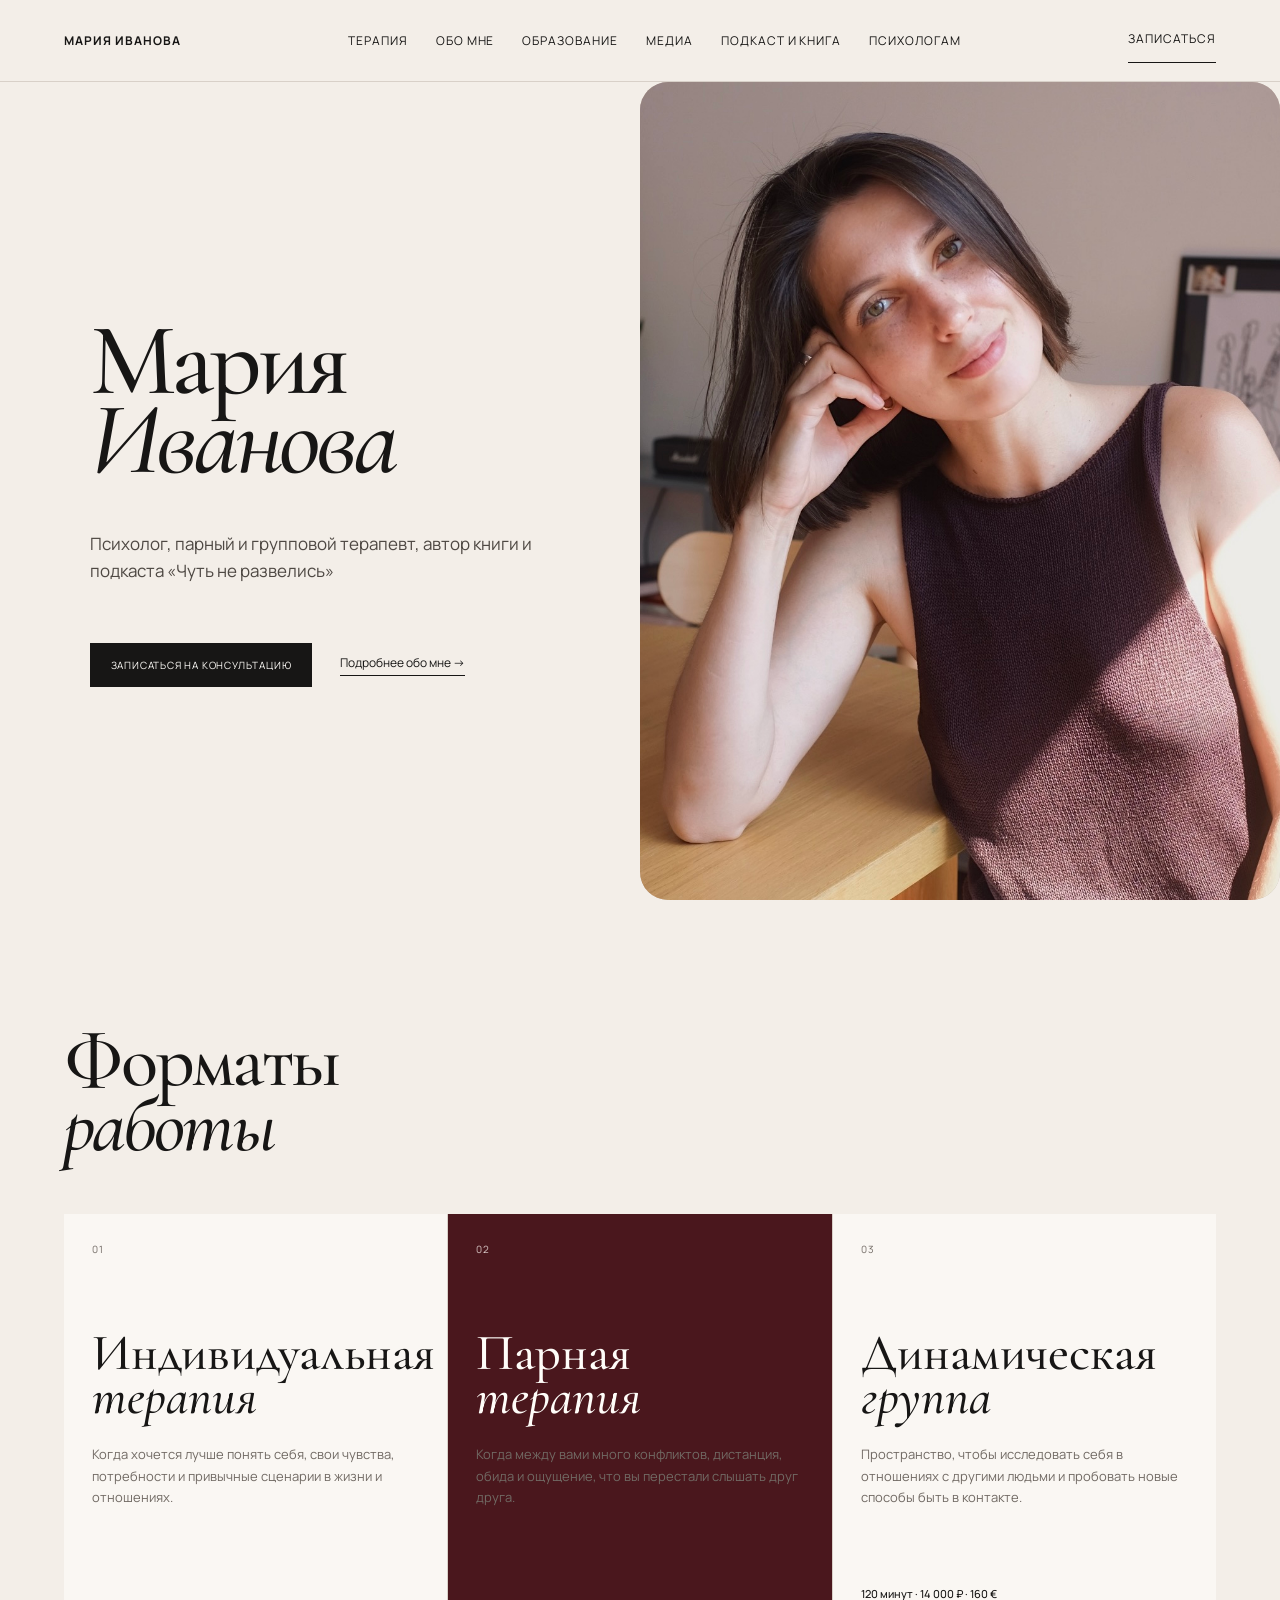
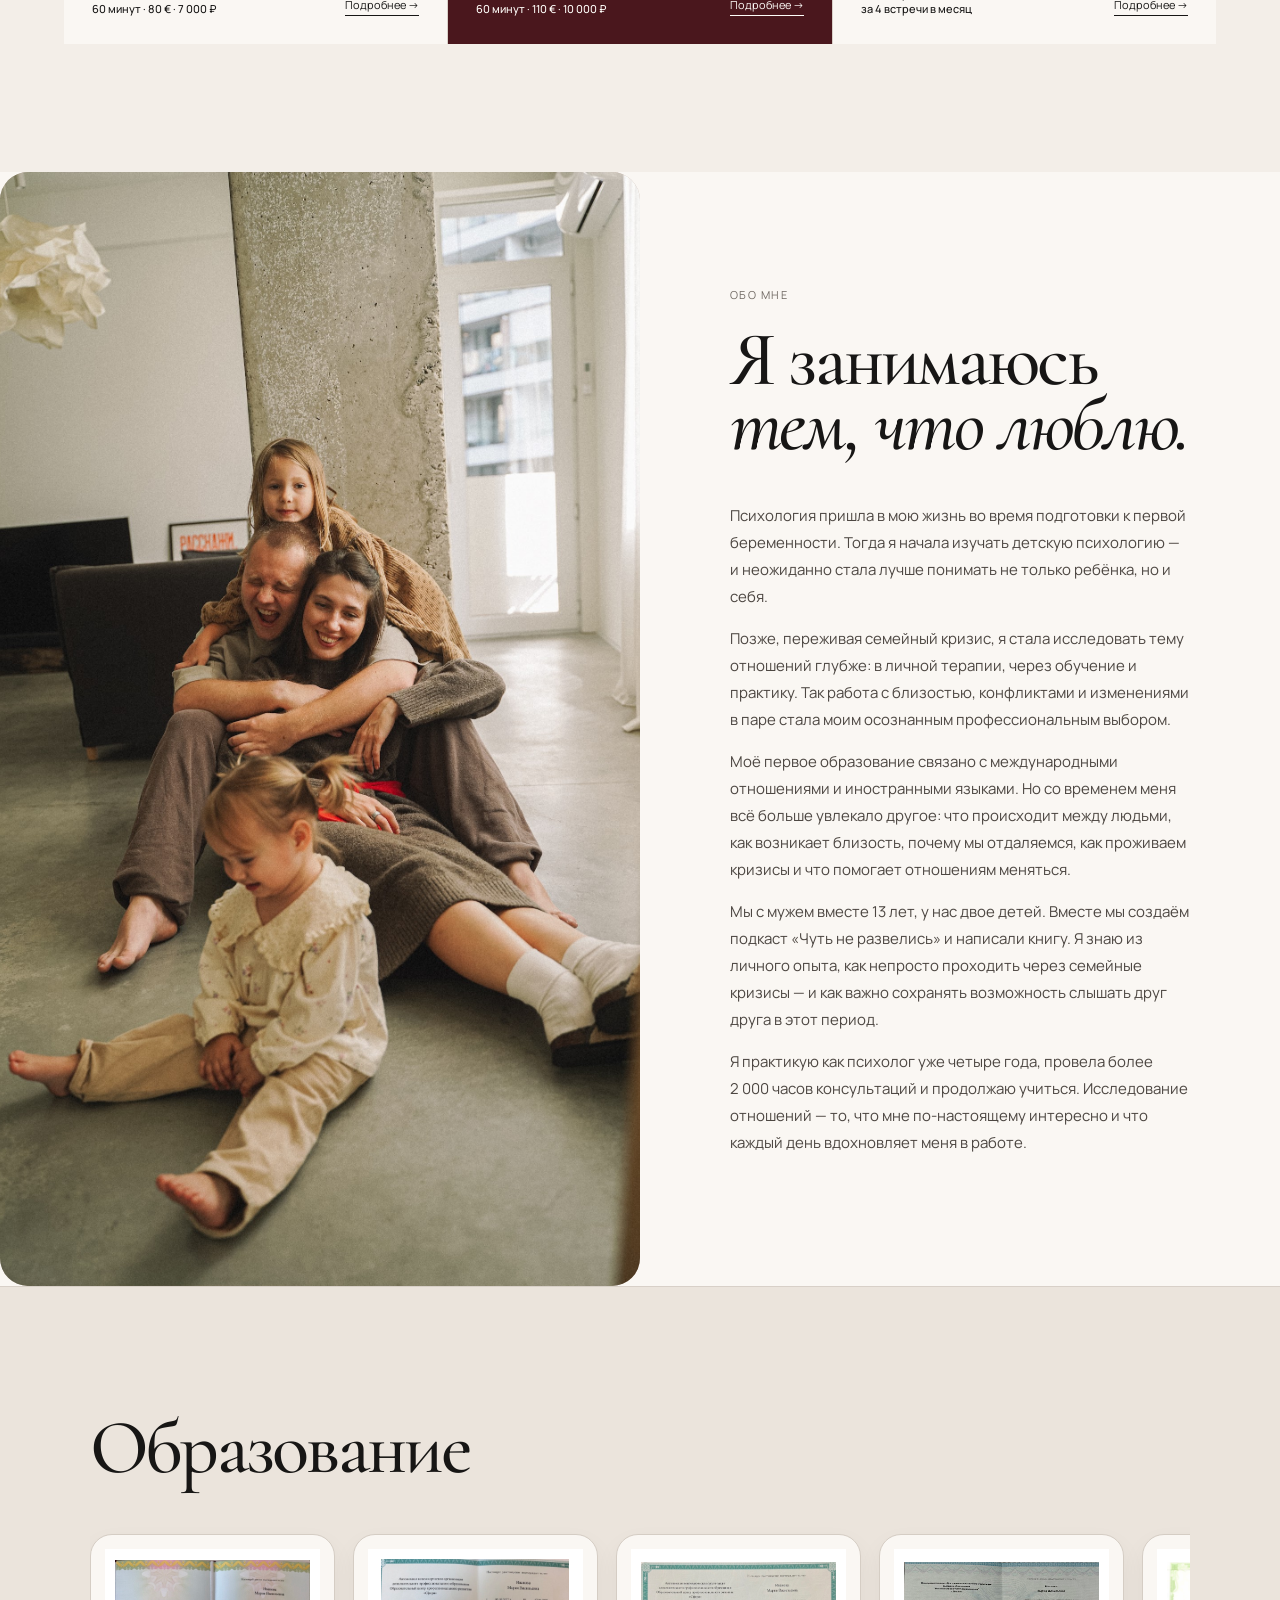
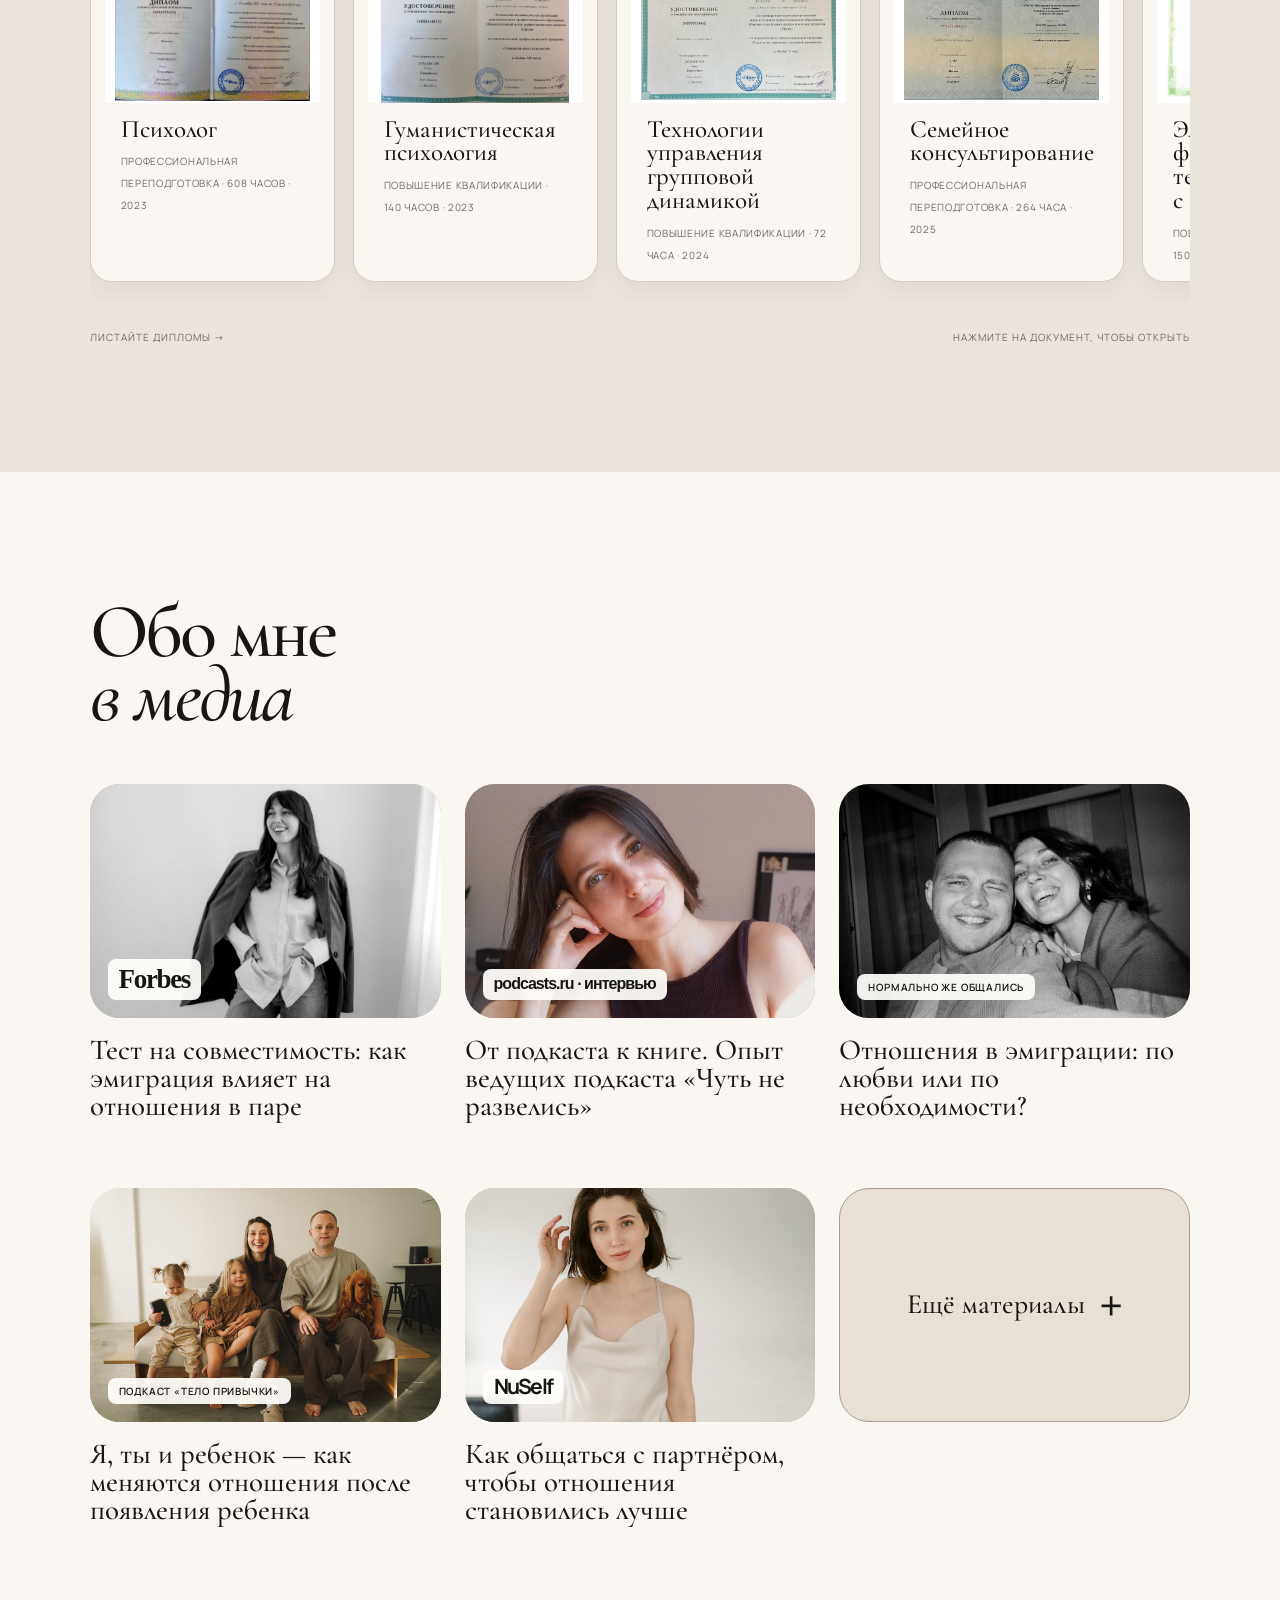
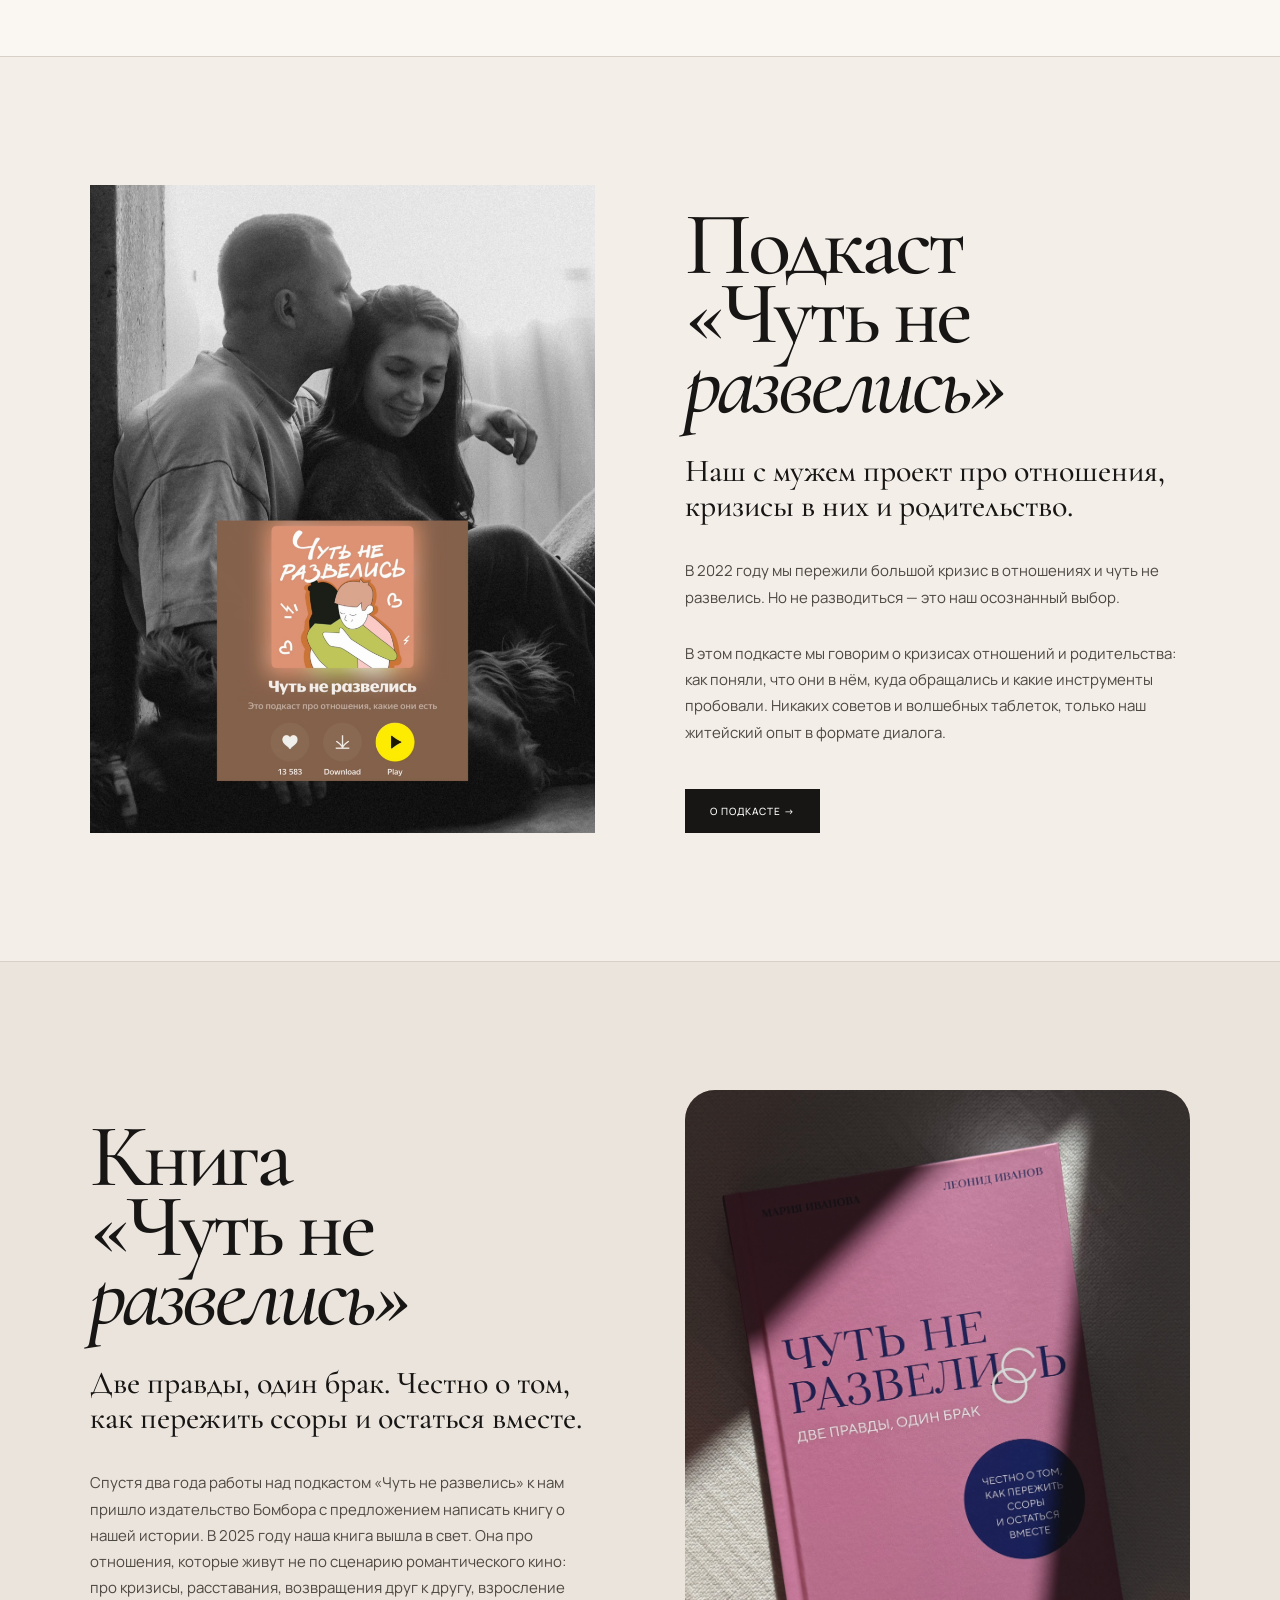
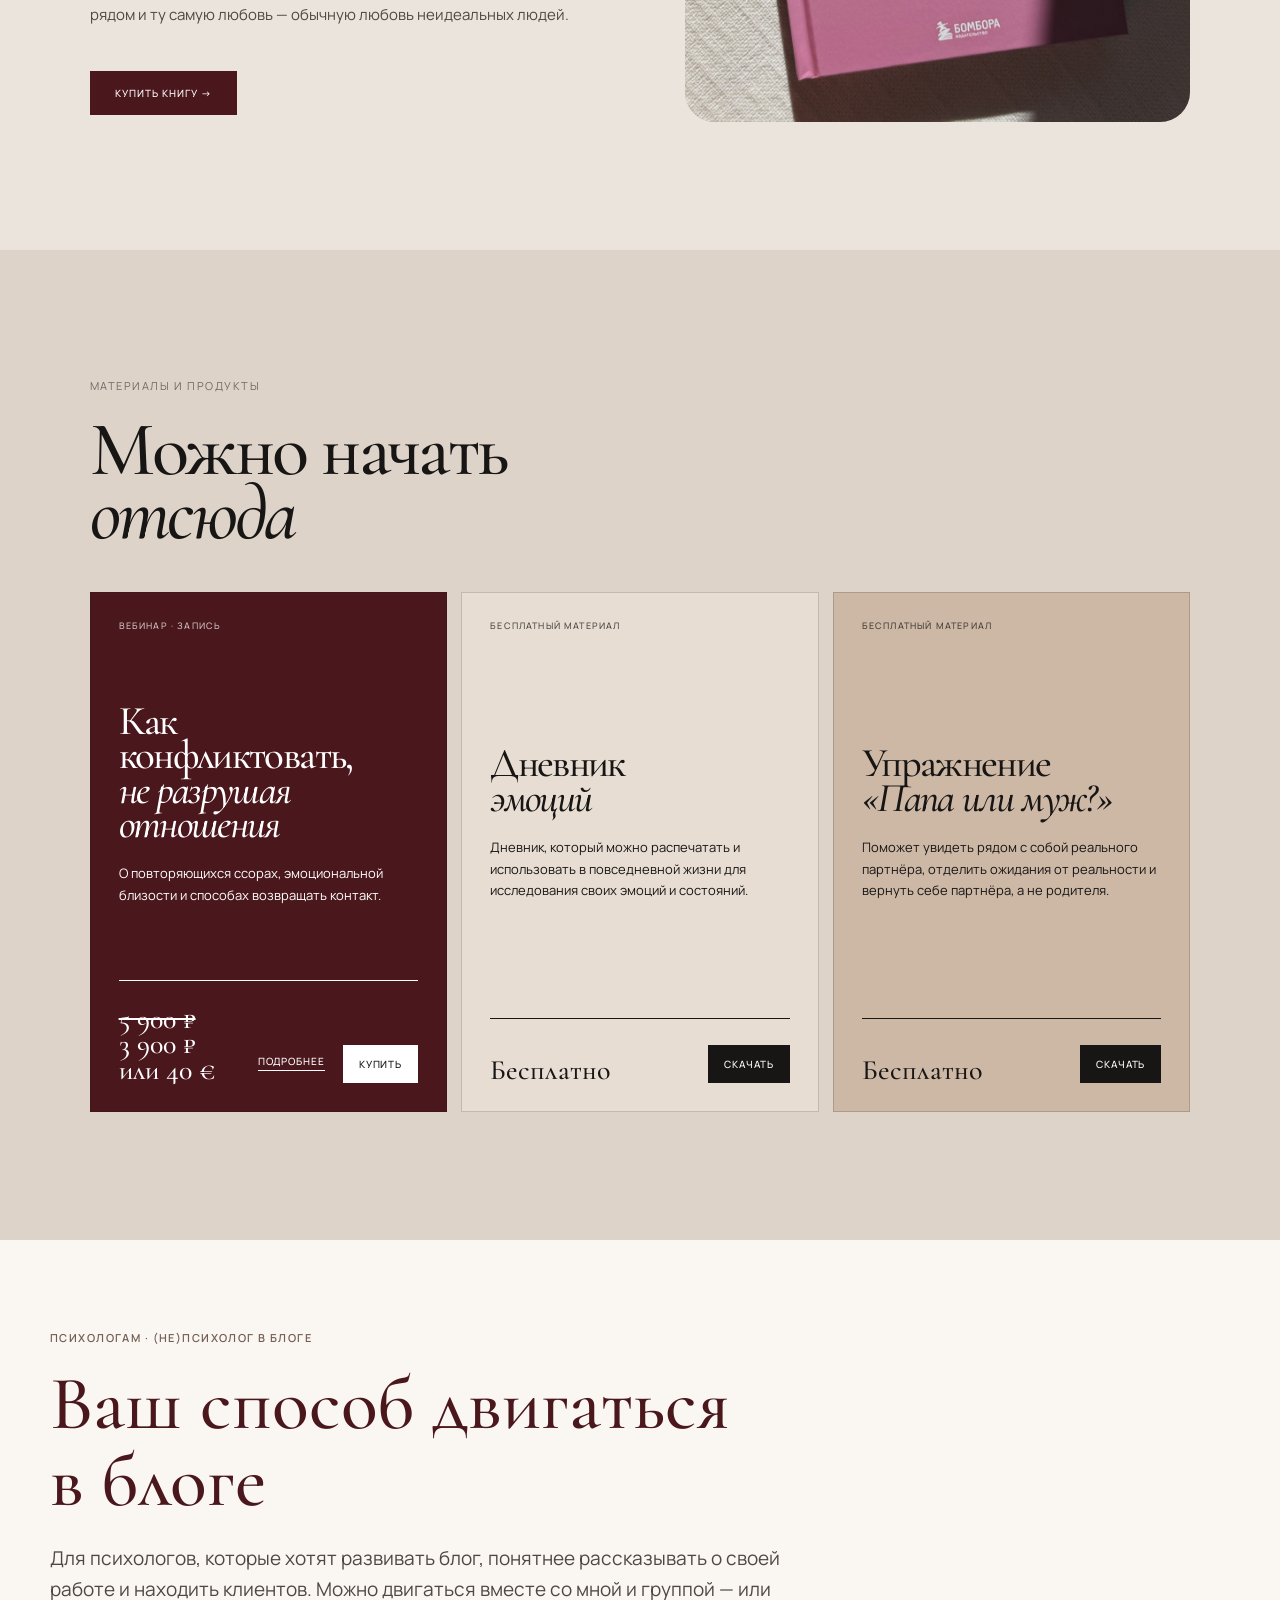
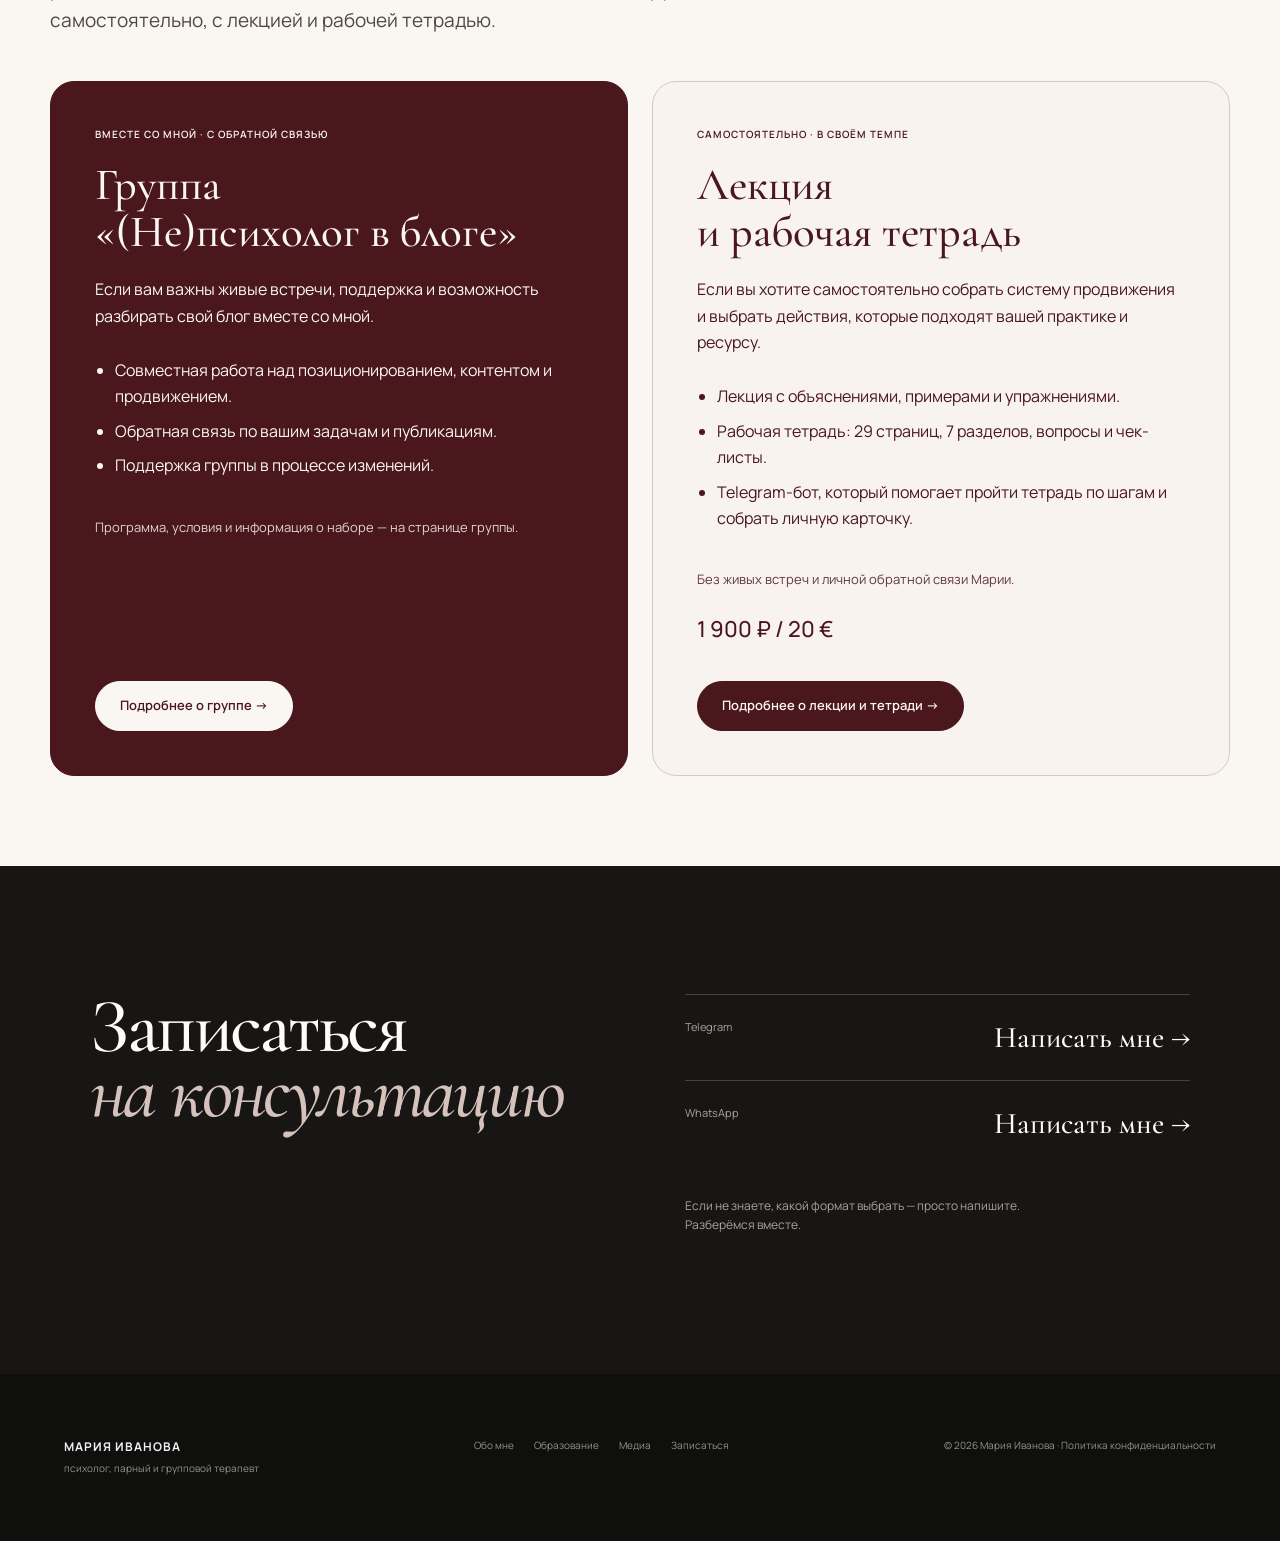
==== commit 9d3469bf: "Add self-study lecture and workbook alongside psychologist group" ====
--- a/index.html
+++ b/index.html
@@ -96,6 +96,7 @@
   [class*="psycholog"] [class*="sticker"], [class*="psycholog"] [class*="badge"] { top: auto !important; bottom: 20px !important; left: auto !important; right: 18px !important; transform: none !important; z-index: 3; }
 }
 </style>
+<link rel="stylesheet" href="psychologists-formats.css">
 </head>
 <body>
 <header class="header"><a class="brand" href="index.html">МАРИЯ ИВАНОВА</a><nav><a href="#work">Терапия</a><a href="#about">Обо мне</a><a href="#education">Образование</a><a href="#media">Медиа</a><a href="#podcast">Подкаст и книга</a><a href="#psychologists">ПСИХОЛОГАМ</a></nav><a class="header-cta" href="#work">Записаться</a></header>
@@ -147,19 +148,32 @@
   </div>
 </section>
 
-<section id="psychologists" class="for-psychologists-v5">
-  <div class="psych-card-v5">
-    <div class="psych-home-copy">
-      <h2>(Не)психолог<br><em>в блоге</em></h2>
-      <p>Поддерживающая группа для психологов по теме блога, проявленности и набора клиентов.</p>
-      <span class="psych-home-meta">Старт 27 октября · 8 недель · по вторникам · 17:00–19:00 по Испании · 19:00–21:00 МСК</span>
-      <a class="psych-home-button" href="psychologists.html">Подробнее →</a>
-    </div>
-    <div class="psych-home-visual">
-      <img src="assets/psychologists/hero-main.jpg" alt="Мария Иванова">
-      <div class="psych-home-note"><span>Камерная группа</span><strong>8 недель</strong><small>до 10 психологов</small></div>
-    </div>
-  </div>
+<section id="psychologists" class="mi-formats-home-host"><section class="mi-formats" aria-labelledby="mi-formats-home-title">
+ <div class="mi-formats__inner">
+  <p class="mi-formats__eyebrow">Психологам · (Не)психолог в блоге</p>
+  <h2 id="mi-formats-home-title">Ваш способ двигаться<br>в блоге</h2>
+  <p class="mi-formats__intro">Для психологов, которые хотят развивать блог, понятнее рассказывать о своей работе и находить клиентов. Можно двигаться вместе со мной и группой — или самостоятельно, с лекцией и рабочей тетрадью.</p>
+  <div class="mi-formats__grid">
+   <article class="mi-formats__card mi-formats__card--group">
+    <p class="mi-formats__tag">Вместе со мной · с обратной связью</p>
+    <h3>Группа<br>«(Не)психолог в блоге»</h3>
+    <p>Если вам важны живые встречи, поддержка и возможность разбирать свой блог вместе со мной.</p>
+    <ul><li>Совместная работа над позиционированием, контентом и продвижением.</li><li>Обратная связь по вашим задачам и публикациям.</li><li>Поддержка группы в процессе изменений.</li></ul>
+    <p class="mi-formats__note">Программа, условия и информация о наборе — на странице группы.</p>
+    <div class="mi-formats__action"><a class="mi-formats__button" href="psychologists.html#psychologists-group">Подробнее о группе →</a></div>
+   </article>
+   <article class="mi-formats__card">
+    <p class="mi-formats__tag">Самостоятельно · в своём темпе</p>
+    <h3>Лекция<br>и рабочая тетрадь</h3>
+    <p>Если вы хотите самостоятельно собрать систему продвижения и выбрать действия, которые подходят вашей практике и ресурсу.</p>
+    <ul><li>Лекция с объяснениями, примерами и упражнениями.</li><li>Рабочая тетрадь: 29 страниц, 7 разделов, вопросы и чек-листы.</li><li>Telegram-бот, который помогает пройти тетрадь по шагам и собрать личную карточку.</li></ul>
+    <p class="mi-formats__note">Без живых встреч и личной обратной связи Марии.</p>
+    <p class="mi-formats__price">1 900 ₽ / 20 €</p>
+    <div class="mi-formats__action"><a class="mi-formats__button" href="psychologists.html#self-study">Подробнее о лекции и тетради →</a></div>
+   </article>
+  </div>
+ </div>
+</section>
 </section>
 
 <section class="contact-section" id="contact"><div><h2>Записаться<br><em>на консультацию</em></h2></div><div class="contact-options"><a href="https://t.me/ivanovamashu" target="_blank" rel="noreferrer"><span>Telegram</span><strong>Написать мне →</strong></a><a href="https://wa.me/34651038925" target="_blank" rel="noreferrer"><span>WhatsApp</span><strong>Написать мне →</strong></a><p>Если не знаете, какой формат выбрать — просто напишите. Разберёмся вместе.</p></div></section>
--- a/psychologists-formats.css
+++ b/psychologists-formats.css
@@ -0,0 +1,34 @@
+
+.mi-formats,.mi-formats *{box-sizing:border-box}
+.mi-formats{background:#faf7f3;color:#4a171d;padding:clamp(44px,7vw,96px) 24px;font:400 16px/1.65 Manrope,Arial,sans-serif;overflow-wrap:anywhere}
+.mi-formats__inner{max-width:1180px;margin:auto}
+.mi-formats__eyebrow{margin:0 0 18px;font-size:11px;font-weight:600;letter-spacing:.13em;text-transform:uppercase;color:#755d54}
+.mi-formats h2#mi-formats-home-title,.mi-formats h2#mi-formats-program-title{margin:0 0 22px;font:500 clamp(44px,6vw,76px)/1.02 'Cormorant Garamond',Georgia,serif;color:#4a171d}
+.mi-formats__intro{max-width:730px;margin:0 0 44px;color:#4f4742;font-size:clamp(16px,1.7vw,19px)}
+.mi-formats__grid{display:grid;grid-template-columns:repeat(2,minmax(0,1fr));gap:24px}
+.mi-formats__card{display:flex;flex-direction:column;min-width:0;padding:clamp(25px,3.5vw,44px);border:1px solid #d6cac0;border-radius:24px;background:#f8f3ee}
+.mi-formats__card--group{background:#4a171d;color:#faf7f3;border-color:#4a171d}
+.mi-formats__tag{margin:0 0 20px;font-size:10px;font-weight:600;letter-spacing:.1em;text-transform:uppercase}
+.mi-formats h3{margin:0 0 20px;font:500 clamp(32px,3.5vw,46px)/1.05 'Cormorant Garamond',Georgia,serif;color:inherit}
+.mi-formats__card p{margin:0 0 20px}.mi-formats__card ul{margin:0 0 30px;padding-left:20px}.mi-formats__card li{margin:8px 0}
+.mi-formats__note{font-size:13px;opacity:.85}.mi-formats__price{font-size:22px;font-weight:500}
+.mi-formats__action{margin-top:auto;padding-top:14px}
+.mi-formats a.mi-formats__button{display:inline-flex;align-items:center;justify-content:center;min-height:50px;max-width:100%;padding:13px 24px;background:#4a171d;border:1px solid #4a171d;border-radius:999px;color:#faf7f3!important;text-decoration:none;font-size:13px;font-weight:600;line-height:1.5;text-align:center}
+.mi-formats__card--group a.mi-formats__button{background:#faf7f3;border-color:#faf7f3;color:#4a171d!important}
+.mi-formats a:focus-visible{outline:3px solid #bd7c61;outline-offset:5px}.mi-formats a:hover{opacity:.85}
+#psychologists-group{scroll-margin-top:30px}
+@media(max-width:760px){.mi-formats__grid{grid-template-columns:1fr}.mi-formats{padding:44px 18px}.mi-formats__intro{margin-bottom:30px}}
+@media(prefers-reduced-motion:no-preference){.mi-formats a{transition:opacity .15s}}
+
+.mi-formats-home-host{padding:0!important;background:#faf7f3!important}
+.mi-formats h3{font-weight:500!important}
+.mi-selfstudy{display:block;scroll-margin-top:24px}
+.mi-selfstudy .hero h2.mi-selfstudy-title{font:500 clamp(64px,8vw,120px)/.82 "Cormorant Garamond",Georgia,serif;letter-spacing:-.045em;margin:4vw 0;color:#fffdf9}
+.mi-selfstudy .hero h2.mi-selfstudy-title em{font-style:italic}
+.mi-selfstudy .workbook-hero-art{margin:3vw 3vw 3vw 0;min-width:0}
+.mi-selfstudy .workbook-hero-art img{max-width:440px}
+.mi-selfstudy .workbook-example{display:grid}
+.mi-selfstudy .section{min-width:0}
+.mi-selfstudy .workbook-return{display:inline-block;color:inherit;margin-top:22px;text-decoration:underline;text-underline-offset:5px;font-size:13px}
+#psychologists-group{scroll-margin-top:24px}
+@media(max-width:800px){.mi-selfstudy .workbook-hero-art{margin:0 7vw 7vw}.mi-selfstudy .hero h2.mi-selfstudy-title{font-size:clamp(62px,17vw,92px)}.mi-selfstudy .workbook-example{display:grid}.mi-selfstudy .workbook-pay .button{max-width:100%;white-space:normal}.mi-selfstudy .psychologists-offer{overflow-wrap:anywhere}}
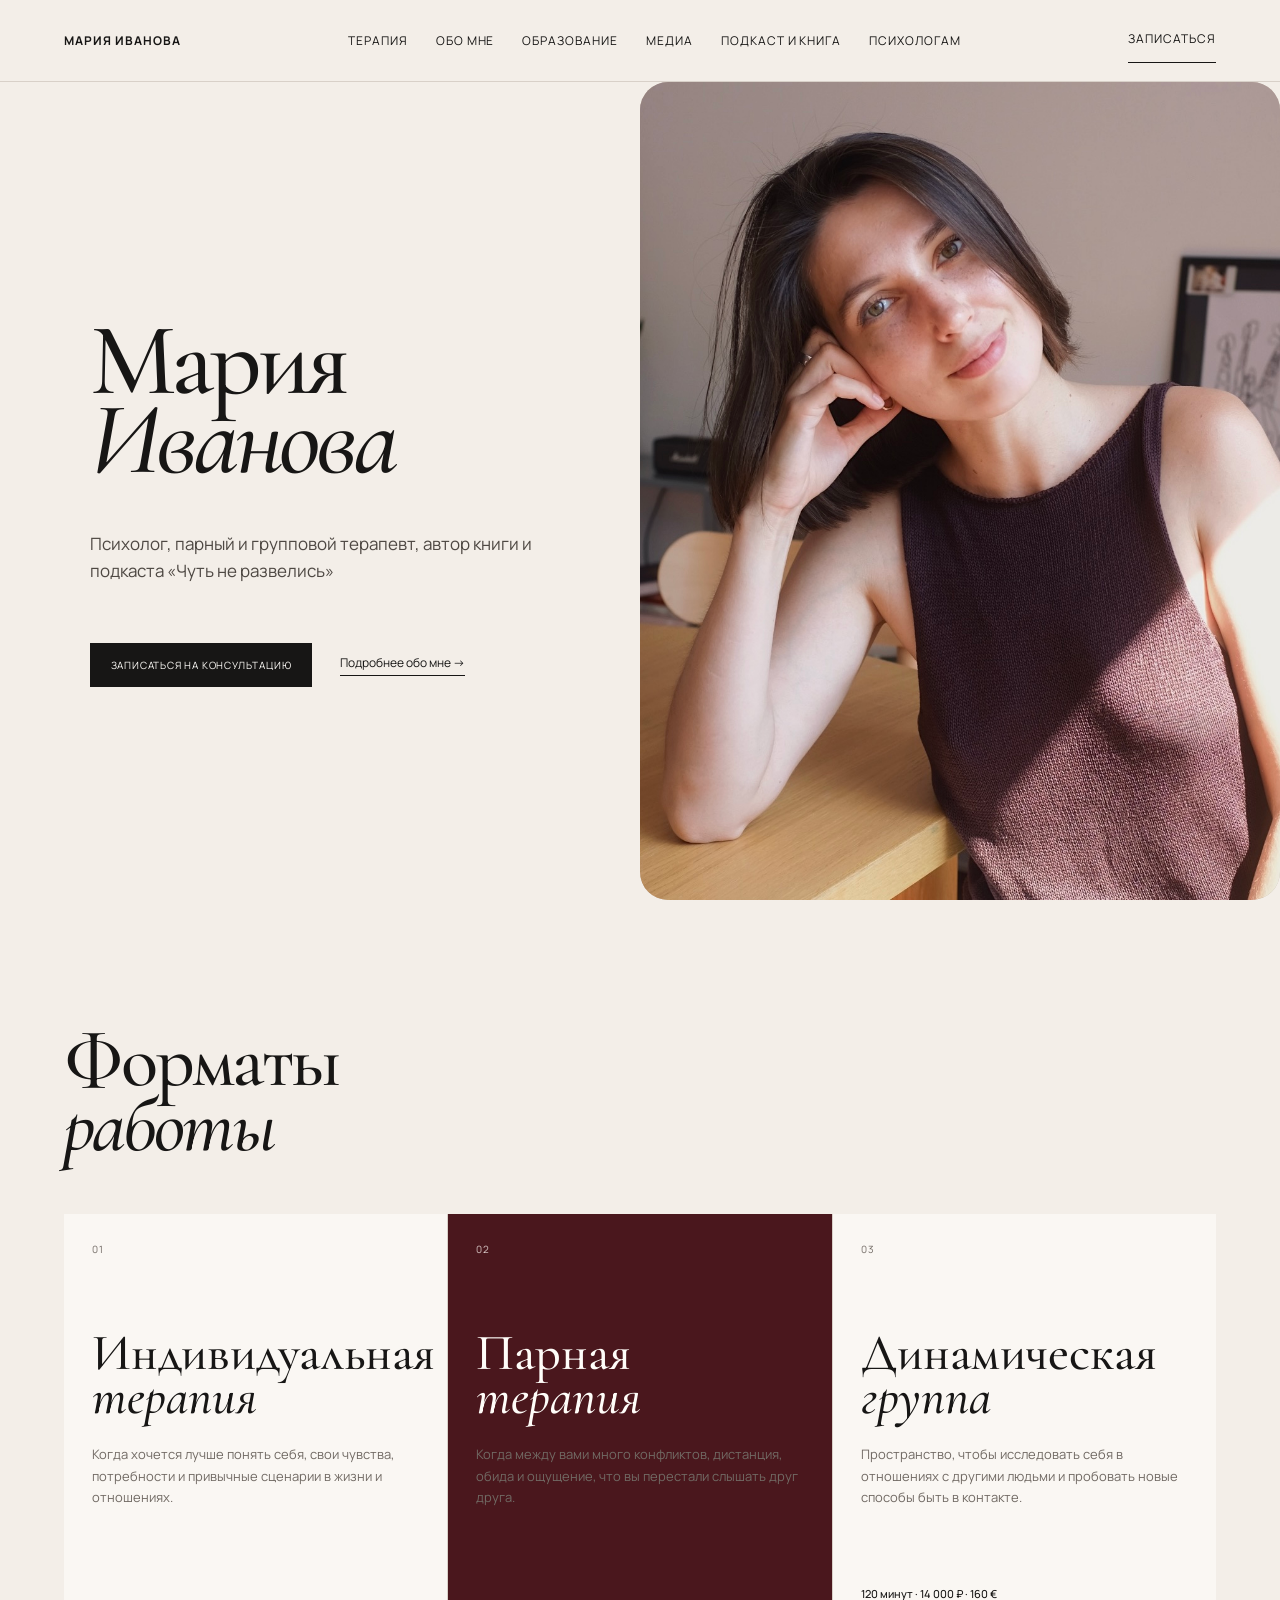
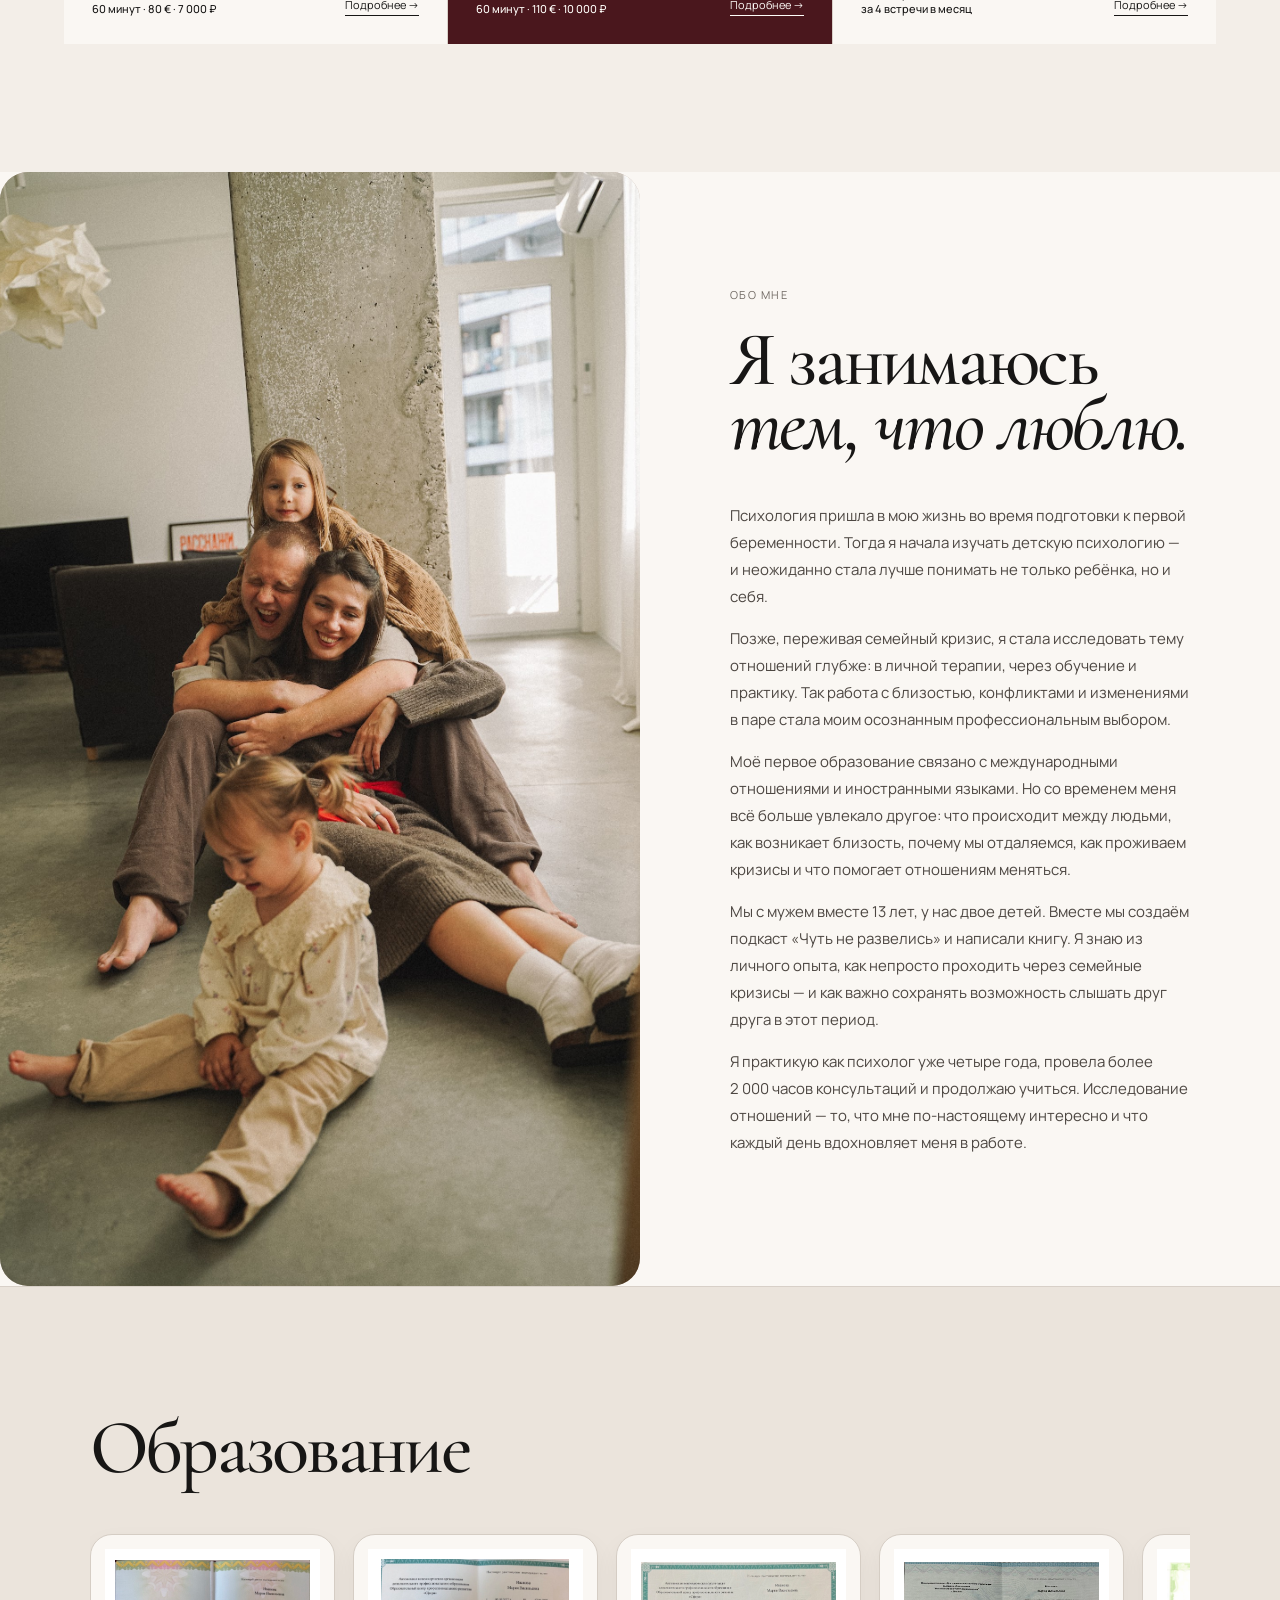
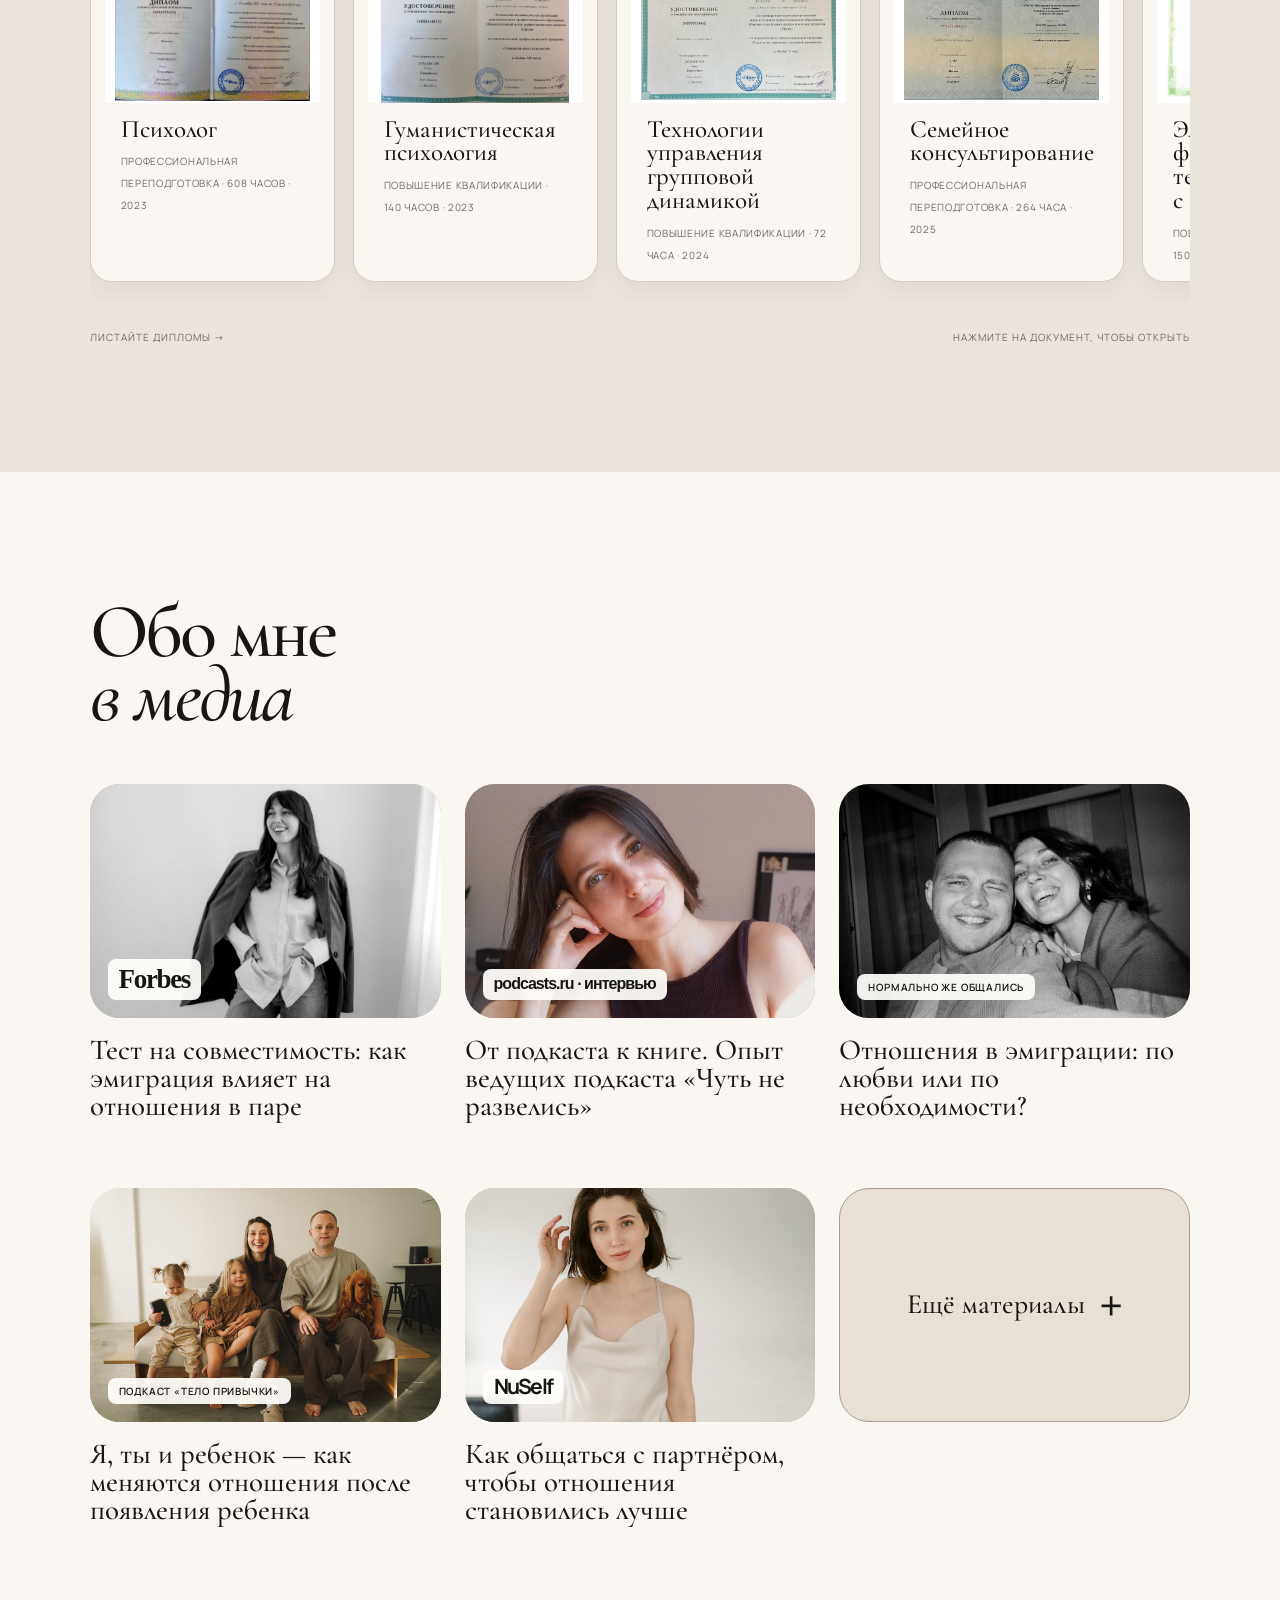
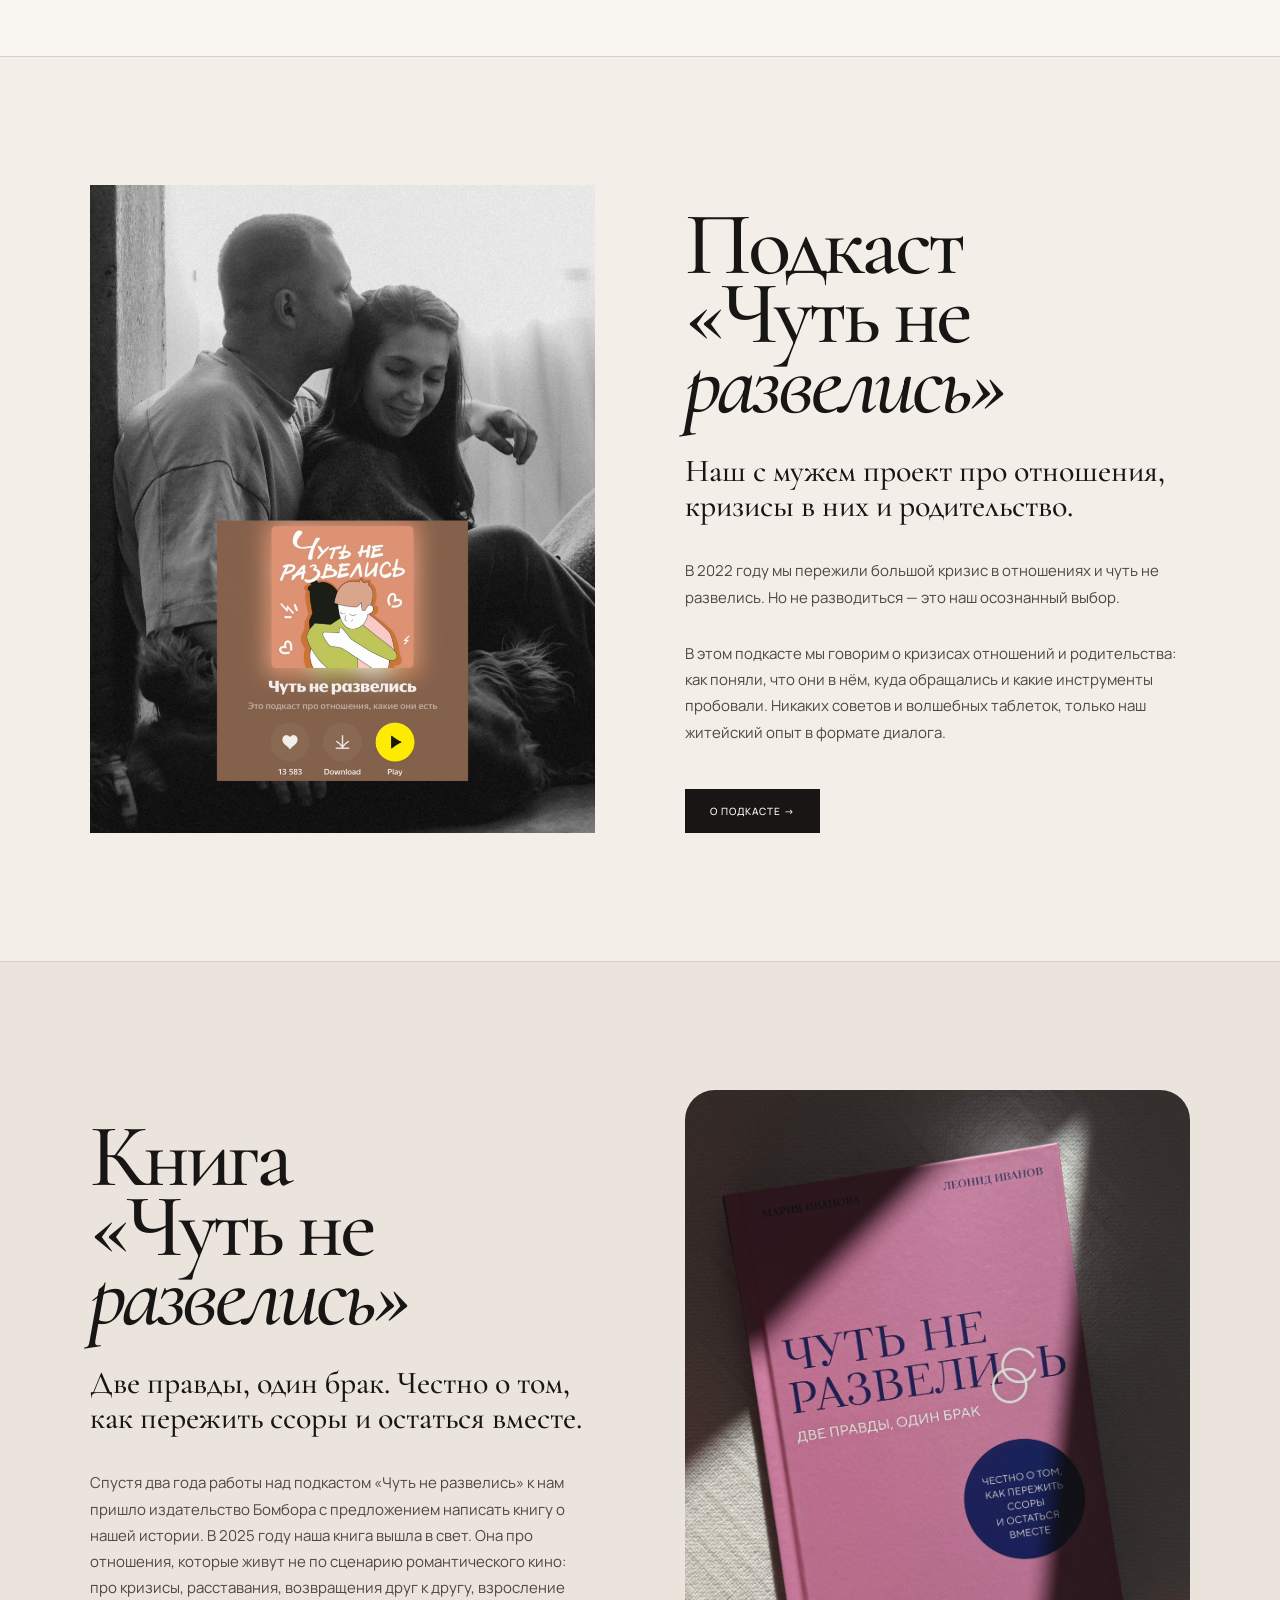
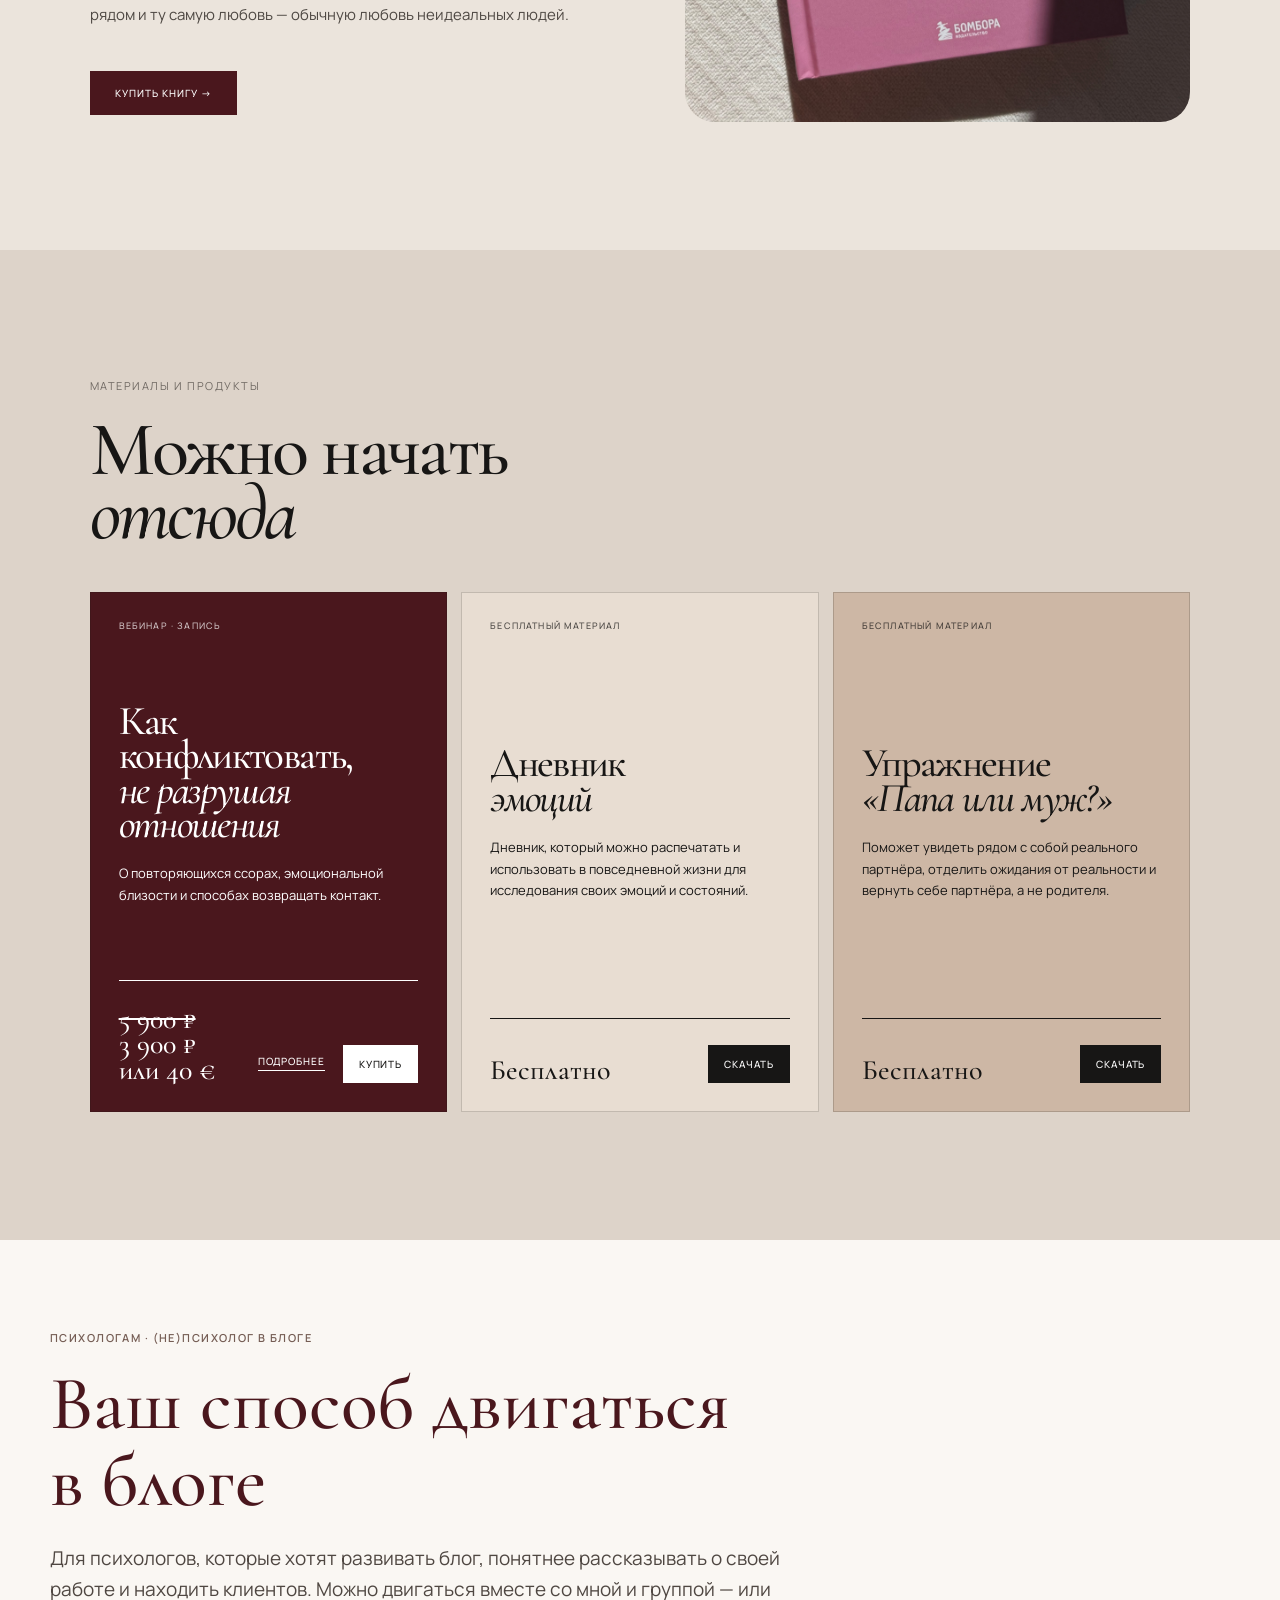
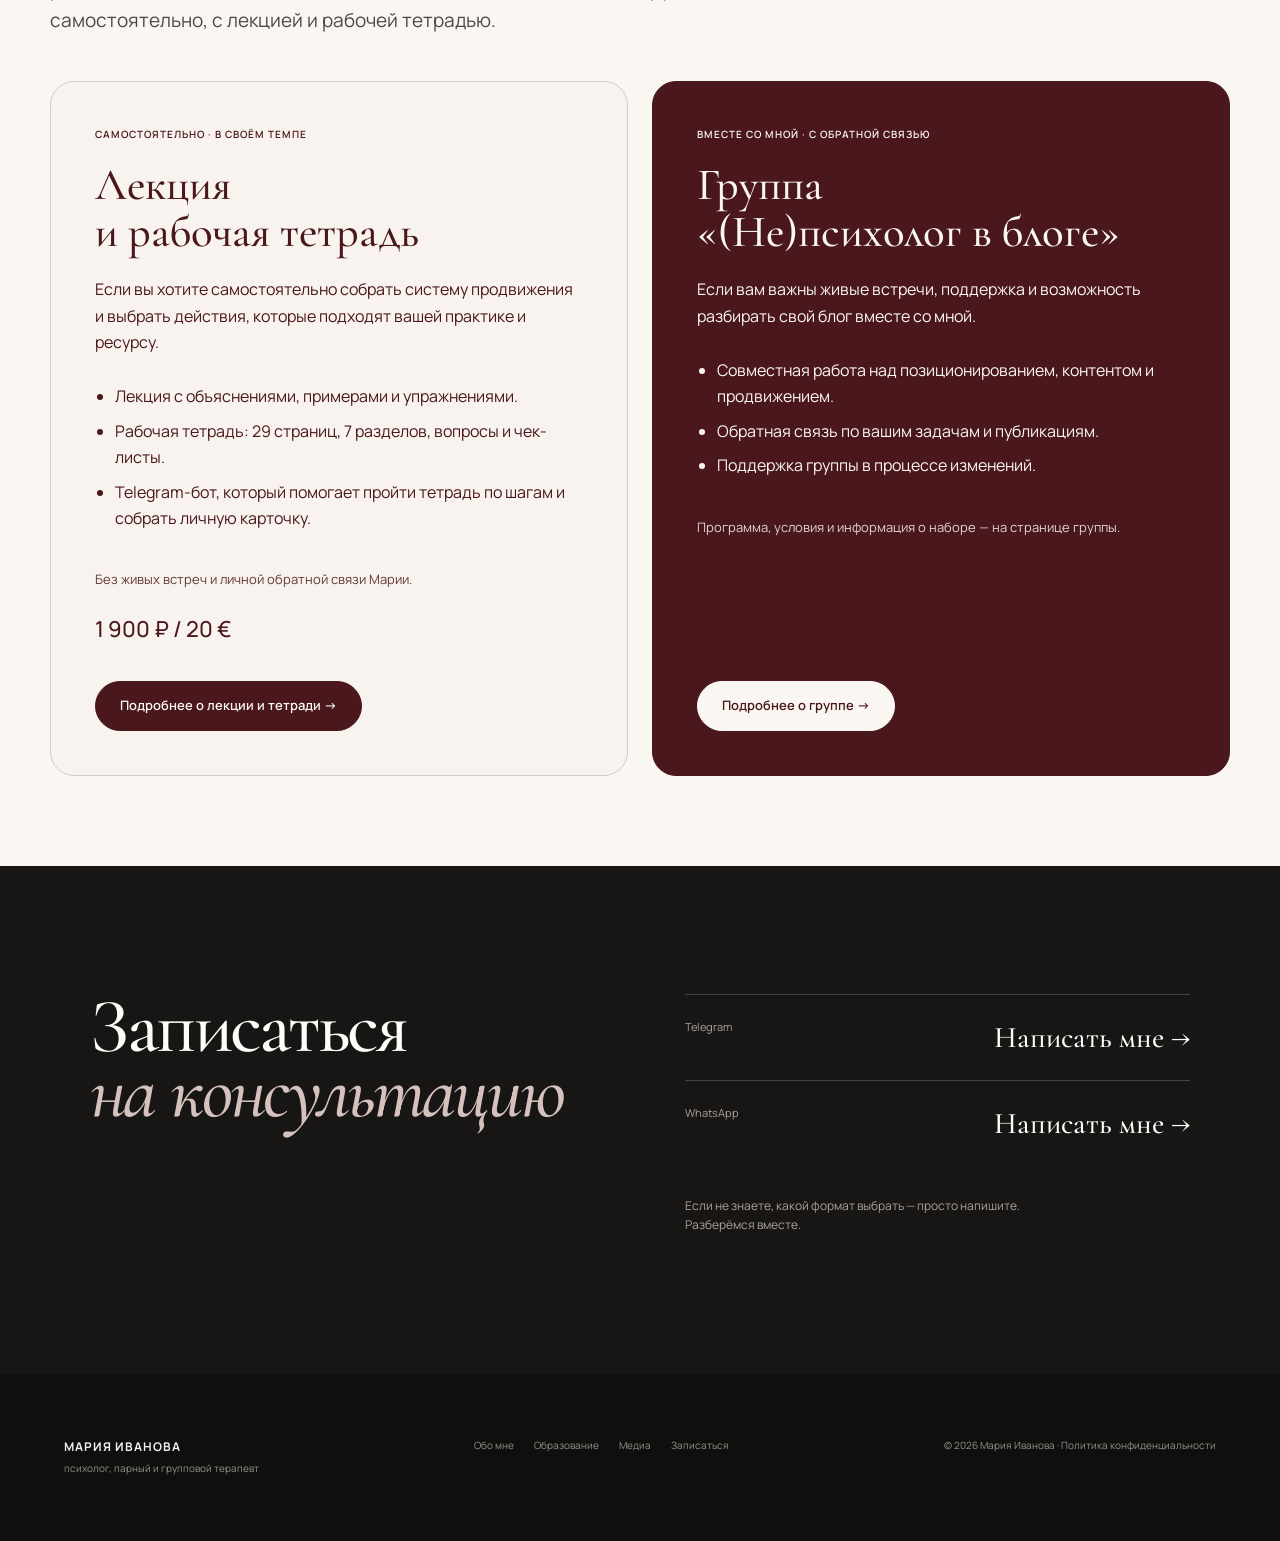
==== commit b8d92c0b: "Show self-study lecture before psychologist group" ====
--- a/index.html
+++ b/index.html
@@ -154,14 +154,6 @@
   <h2 id="mi-formats-home-title">Ваш способ двигаться<br>в блоге</h2>
   <p class="mi-formats__intro">Для психологов, которые хотят развивать блог, понятнее рассказывать о своей работе и находить клиентов. Можно двигаться вместе со мной и группой — или самостоятельно, с лекцией и рабочей тетрадью.</p>
   <div class="mi-formats__grid">
-   <article class="mi-formats__card mi-formats__card--group">
-    <p class="mi-formats__tag">Вместе со мной · с обратной связью</p>
-    <h3>Группа<br>«(Не)психолог в блоге»</h3>
-    <p>Если вам важны живые встречи, поддержка и возможность разбирать свой блог вместе со мной.</p>
-    <ul><li>Совместная работа над позиционированием, контентом и продвижением.</li><li>Обратная связь по вашим задачам и публикациям.</li><li>Поддержка группы в процессе изменений.</li></ul>
-    <p class="mi-formats__note">Программа, условия и информация о наборе — на странице группы.</p>
-    <div class="mi-formats__action"><a class="mi-formats__button" href="psychologists.html#psychologists-group">Подробнее о группе →</a></div>
-   </article>
    <article class="mi-formats__card">
     <p class="mi-formats__tag">Самостоятельно · в своём темпе</p>
     <h3>Лекция<br>и рабочая тетрадь</h3>
@@ -170,6 +162,14 @@
     <p class="mi-formats__note">Без живых встреч и личной обратной связи Марии.</p>
     <p class="mi-formats__price">1 900 ₽ / 20 €</p>
     <div class="mi-formats__action"><a class="mi-formats__button" href="psychologists.html#self-study">Подробнее о лекции и тетради →</a></div>
+   </article>
+   <article class="mi-formats__card mi-formats__card--group">
+    <p class="mi-formats__tag">Вместе со мной · с обратной связью</p>
+    <h3>Группа<br>«(Не)психолог в блоге»</h3>
+    <p>Если вам важны живые встречи, поддержка и возможность разбирать свой блог вместе со мной.</p>
+    <ul><li>Совместная работа над позиционированием, контентом и продвижением.</li><li>Обратная связь по вашим задачам и публикациям.</li><li>Поддержка группы в процессе изменений.</li></ul>
+    <p class="mi-formats__note">Программа, условия и информация о наборе — на странице группы.</p>
+    <div class="mi-formats__action"><a class="mi-formats__button" href="psychologists.html#psychologists-group">Подробнее о группе →</a></div>
    </article>
   </div>
  </div>
@@ -271,3 +271,4 @@
 </script>
   <script src="mobile-release.js"></script>
 </body></html>
+
